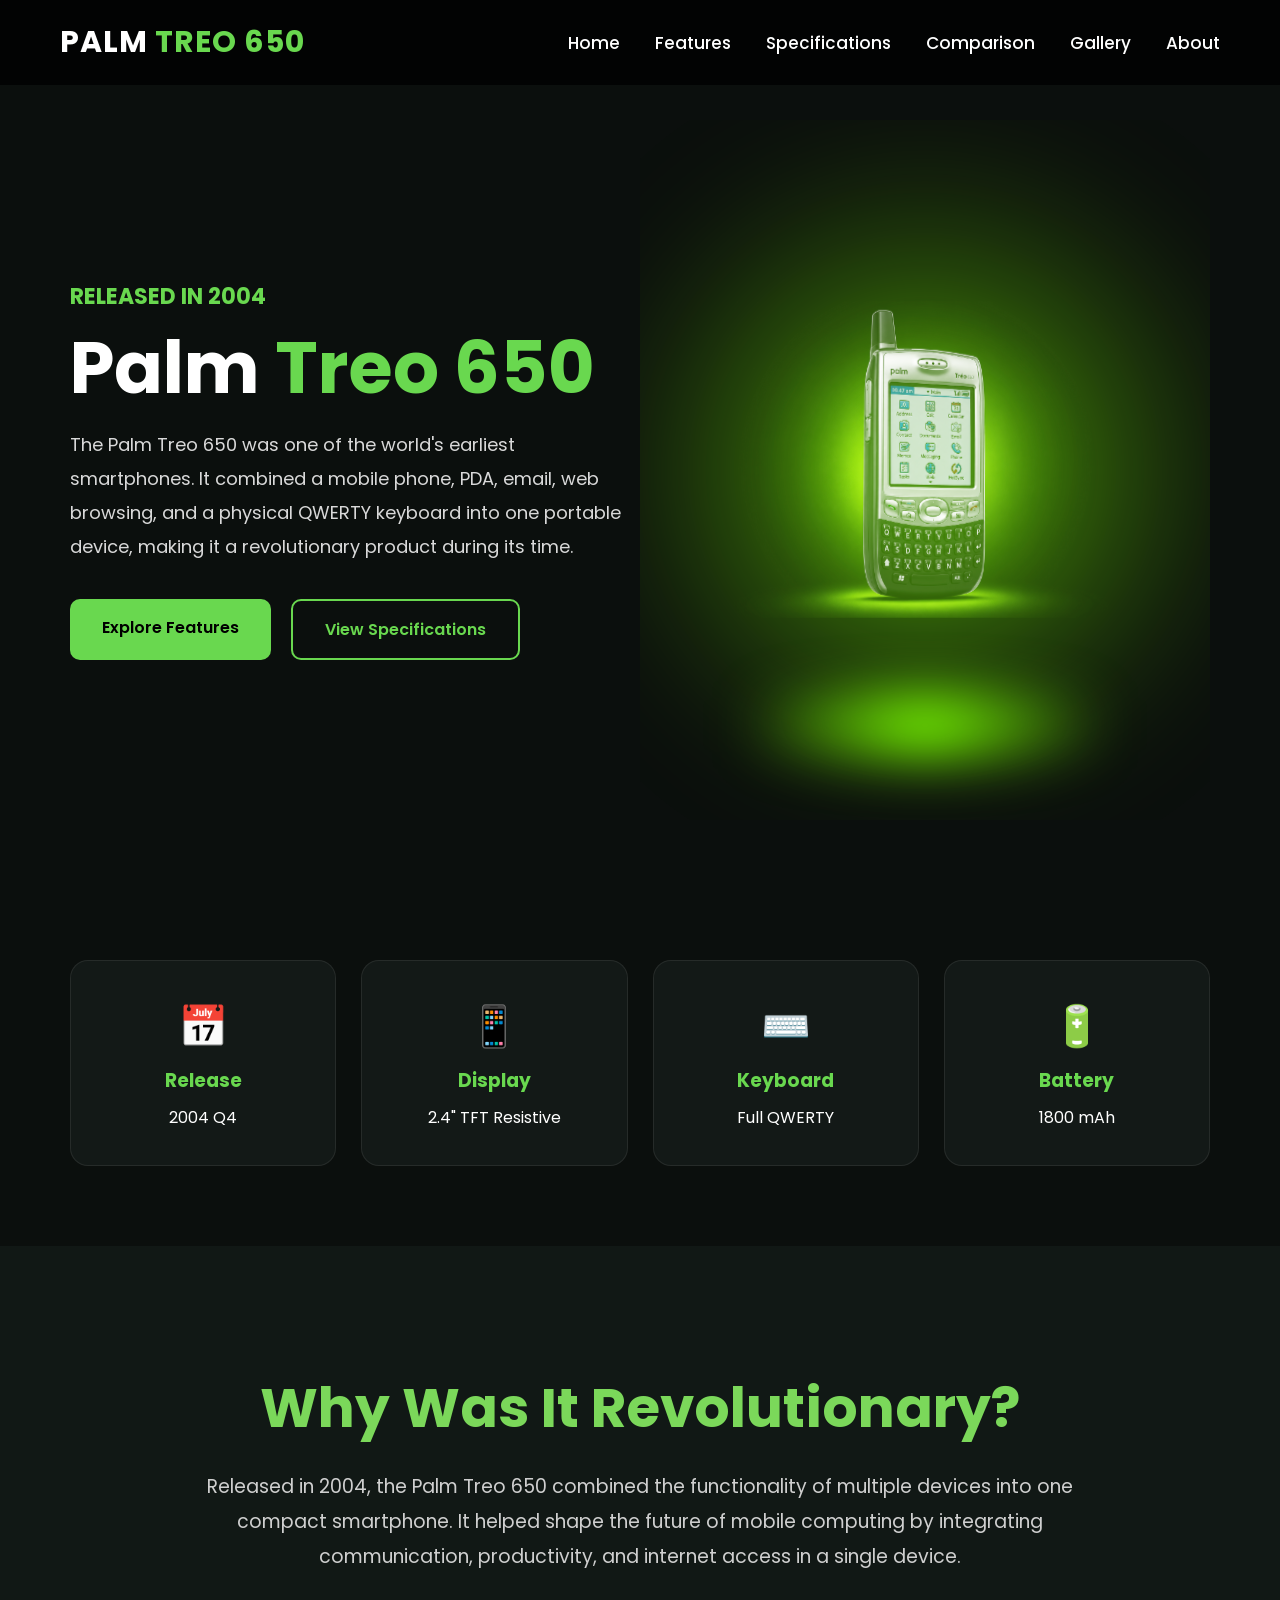
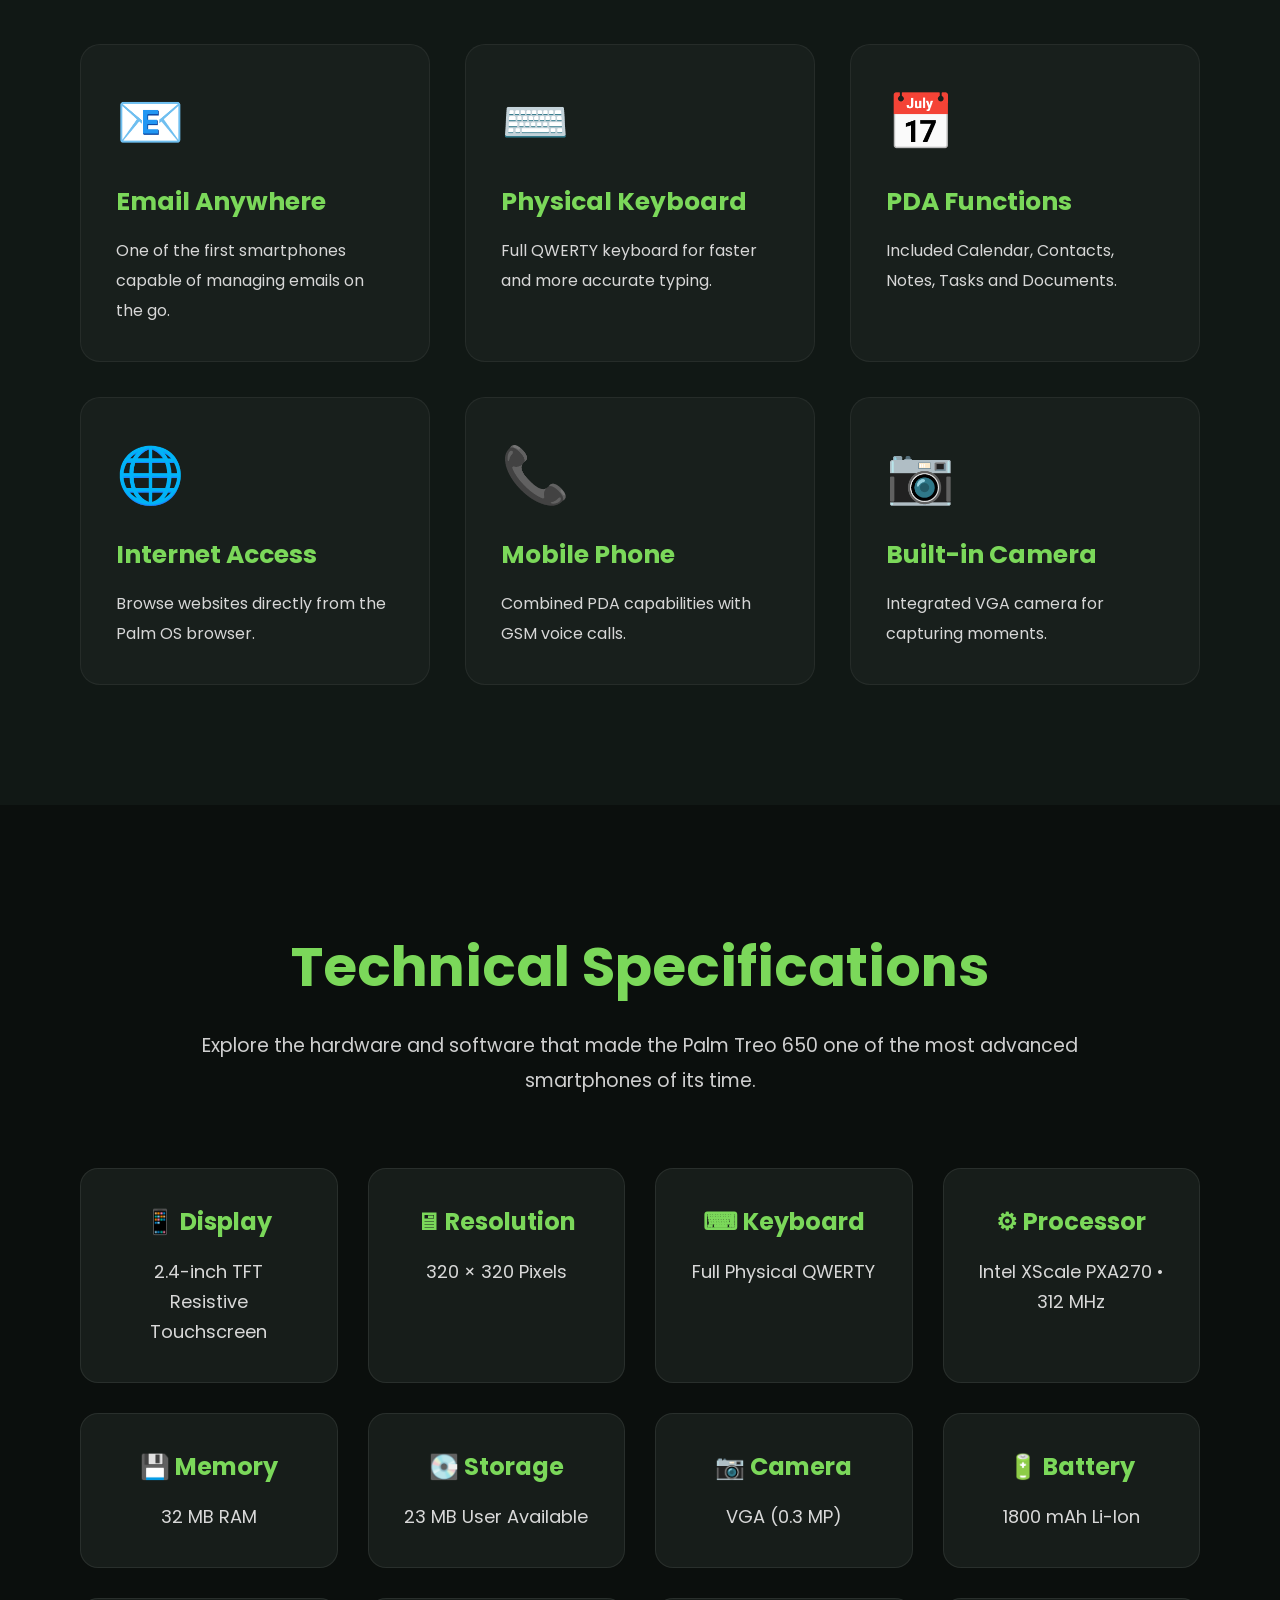
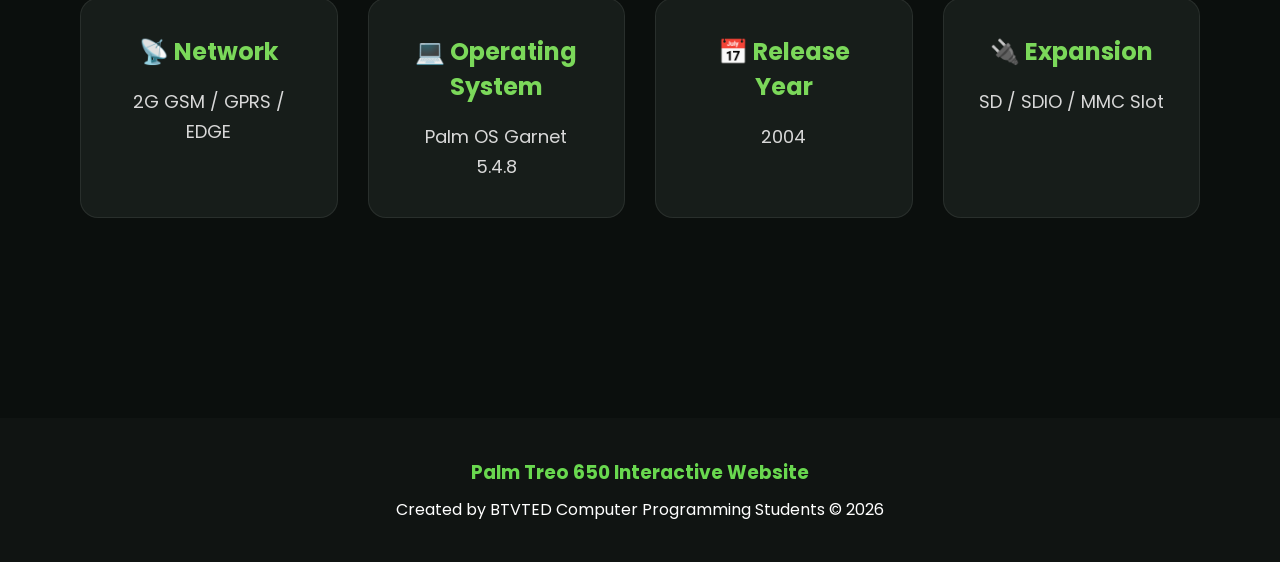
==== index.html @ 7b072f71 "ewan ko sayo yop" ====
<!DOCTYPE html>
<html lang="en">
<head>
    <meta charset="UTF-8">
    <meta name="viewport" content="width=device-width, initial-scale=1.0">
    <title>Palm Treo 650 | Interactive Showcase</title>

    <link rel="stylesheet" href="style.css">

    <!-- Google Font -->
    <link href="https://fonts.googleapis.com/css2?family=Poppins:wght@300;400;600;700&display=swap" rel="stylesheet">
</head>

<body>

<header>

    <nav class="navbar">

        <div class="logo">
            PALM <span>TREO 650</span>
        </div>

        <ul class="nav-links">

            <li><a href="index.html">Home</a></li>

            <li><a href="features.html">Features</a></li>

            <li><a href="specs.html">Specifications</a></li>

            <li><a href="comparison.html">Comparison</a></li>

            <li><a href="gallery.html">Gallery</a></li>

            <li><a href="about.html">About</a></li>

        </ul>

    </nav>

</header>


<section class="hero">

    <div class="hero-left">

        <h3>Released in 2004</h3>

        <h1>
            Palm <span>Treo 650</span>
        </h1>

        <p>

            The Palm Treo 650 was one of the world's earliest smartphones.
            It combined a mobile phone, PDA, email, web browsing,
            and a physical QWERTY keyboard into one portable device,
            making it a revolutionary product during its time.

        </p>

        <div class="buttons">

            <a href="features.html" class="btn green">
                Explore Features
            </a>

            <a href="specs.html" class="btn outline">
                View Specifications
            </a>

        </div>

    </div>



    <div class="hero-right">

<div class="phone-container">

<img src="images/hero-phone.png" alt="Palm Treo 650">

</div>

</div>

</section>



<section class="quick-info">

    <div class="card">

        <h2>📅</h2>

        <h3>Release</h3>

        <p>2004 Q4</p>

    </div>


    <div class="card">

        <h2>📱</h2>

        <h3>Display</h3>

        <p>2.4" TFT Resistive</p>

    </div>


    <div class="card">

        <h2>⌨️</h2>

        <h3>Keyboard</h3>

        <p>Full QWERTY</p>

    </div>



    <div class="card">

        <h2>🔋</h2>

        <h3>Battery</h3>

        <p>1800 mAh</p>

    </div>

</section>

<!-- ========================================= -->
<!-- WHY THE PALM TREO 650 WAS REVOLUTIONARY -->
<!-- ========================================= -->

<section class="revolution">

    <div class="section-title">

        <h2>Why Was It Revolutionary?</h2>

        <p>
            Released in 2004, the Palm Treo 650 combined the functionality
            of multiple devices into one compact smartphone. It helped shape
            the future of mobile computing by integrating communication,
            productivity, and internet access in a single device.
        </p>

    </div>


    <div class="feature-grid">

        <div class="feature-card">

            <h1>📧</h1>

            <h3>Email Anywhere</h3>

            <p>

                One of the first smartphones capable of managing
                emails on the go.

            </p>

        </div>



        <div class="feature-card">

            <h1>⌨️</h1>

            <h3>Physical Keyboard</h3>

            <p>

                Full QWERTY keyboard for faster and more accurate typing.

            </p>

        </div>



        <div class="feature-card">

            <h1>📅</h1>

            <h3>PDA Functions</h3>

            <p>

                Included Calendar, Contacts, Notes,
                Tasks and Documents.

            </p>

        </div>



        <div class="feature-card">

            <h1>🌐</h1>

            <h3>Internet Access</h3>

            <p>

                Browse websites directly from the Palm OS browser.

            </p>

        </div>



        <div class="feature-card">

            <h1>📞</h1>

            <h3>Mobile Phone</h3>

            <p>

                Combined PDA capabilities with GSM voice calls.

            </p>

        </div>



        <div class="feature-card">

            <h1>📷</h1>

            <h3>Built-in Camera</h3>

            <p>

                Integrated VGA camera for capturing moments.

            </p>

        </div>

    </div>

</section>

<!-- ========================================= -->
<!-- SPECIFICATIONS -->
<!-- ========================================= -->

<section class="specifications">

    <div class="section-title">

        <h2>Technical Specifications</h2>

        <p>
            Explore the hardware and software that made the Palm Treo 650
            one of the most advanced smartphones of its time.
        </p>

    </div>

    <div class="spec-grid">

        <div class="spec-card">
            <h3>📱 Display</h3>
            <span>2.4-inch TFT Resistive Touchscreen</span>
        </div>

        <div class="spec-card">
            <h3>🖥 Resolution</h3>
            <span>320 × 320 Pixels</span>
        </div>

        <div class="spec-card">
            <h3>⌨ Keyboard</h3>
            <span>Full Physical QWERTY</span>
        </div>

        <div class="spec-card">
            <h3>⚙ Processor</h3>
            <span>Intel XScale PXA270 • 312 MHz</span>
        </div>

        <div class="spec-card">
            <h3>💾 Memory</h3>
            <span>32 MB RAM</span>
        </div>

        <div class="spec-card">
            <h3>💽 Storage</h3>
            <span>23 MB User Available</span>
        </div>

        <div class="spec-card">
            <h3>📷 Camera</h3>
            <span>VGA (0.3 MP)</span>
        </div>

        <div class="spec-card">
            <h3>🔋 Battery</h3>
            <span>1800 mAh Li-Ion</span>
        </div>

        <div class="spec-card">
            <h3>📡 Network</h3>
            <span>2G GSM / GPRS / EDGE</span>
        </div>

        <div class="spec-card">
            <h3>💻 Operating System</h3>
            <span>Palm OS Garnet 5.4.8</span>
        </div>

        <div class="spec-card">
            <h3>📅 Release Year</h3>
            <span>2004</span>
        </div>

        <div class="spec-card">
            <h3>🔌 Expansion</h3>
            <span>SD / SDIO / MMC Slot</span>
        </div>

    </div>

</section>

<footer>

    <h3>Palm Treo 650 Interactive Website</h3>

    <p>

        Created by BTVTED Computer Programming Students

    </p>

</footer>



<script src="script.js"></script>

</body>
</html>
---- style.css ----
/* ===========================
   GOOGLE FONT & RESET
=========================== */

*{
    margin:0;
    padding:0;
    box-sizing:border-box;
}

body{
    font-family:'Poppins',sans-serif;
    background:#0b0f0d;
    color:white;
    overflow-x:hidden;
}

/* ===========================
   NAVIGATION BAR
=========================== */

.navbar{

    width:100%;

    display:flex;

    justify-content:space-between;

    align-items:center;

    padding:25px 80px;

    position:fixed;

    top:0;

    left:0;

    background:rgba(11,15,13,.90);

    backdrop-filter:blur(10px);

    z-index:1000;

}

.logo{

    font-size:32px;

    font-weight:700;

    color:white;

    letter-spacing:1px;

}

.logo span{

    color:#7bd85a;

}

.nav-links{

    display:flex;

    list-style:none;

    gap:40px;

}

.nav-links a{

    text-decoration:none;

    color:white;

    font-size:17px;

    transition:.3s;

}

.nav-links a:hover{

    color:#7bd85a;

}

/* ===========================
   HERO SECTION
=========================== */

.hero{

    min-height:100vh;

    display:flex;

    justify-content:space-between;

    align-items:center;

    padding:140px 80px 80px;

}

.hero-left{

    width:50%;

}

.hero-left h3{

    color:#7bd85a;

    font-size:22px;

    margin-bottom:15px;

    text-transform:uppercase;

}

.hero-left h1{

    font-size:72px;

    margin-bottom:25px;

    line-height:1.1;

}

.hero-left h1 span{

    color:#7bd85a;

}

.hero-left p{

    font-size:20px;

    line-height:38px;

    color:#cfcfcf;

    margin-bottom:40px;

}

/* ===========================
   BUTTONS
=========================== */

.buttons{

    display:flex;

    gap:20px;

}

.btn{

    padding:16px 34px;

    border-radius:12px;

    text-decoration:none;

    font-weight:600;

    transition:.35s;

}

.green{

    background:#7bd85a;

    color:black;

}

.green:hover{

    transform:translateY(-5px);

    box-shadow:0 0 25px rgba(123,216,90,.45);

}

.outline{

    border:2px solid #7bd85a;

    color:#7bd85a;

}

.outline:hover{

    background:#7bd85a;

    color:black;

}

/* ===========================
   PHONE IMAGE
=========================== */

.hero-right{

display:flex;

justify-content:center;

align-items:center;

position:relative;

overflow:hidden;

flex:1;

min-height:700px;

}

.hero-right img{

width:650px;

max-width:100%;

position:relative;

z-index:5;

mix-blend-mode:screen;

filter:
brightness(1.05)
contrast(1.08)
drop-shadow(0 0 40px rgba(115,255,0,.45))
drop-shadow(0 0 80px rgba(115,255,0,.25));

animation:phoneAnimation 6s ease-in-out infinite;

transform-style:preserve-3d;

}

.hero-right img:hover{

    transform:rotate(-8deg) scale(1.05);

}
/* ==========================
   GOOGLE FONT & RESET
========================== */

*{
    margin:0;
    padding:0;
    box-sizing:border-box;
    font-family:'Poppins',sans-serif;
}

html{
    scroll-behavior:smooth;
}

body{
    background:#0b0f0d;
    color:white;
    overflow-x:hidden;
}

/* ==========================
   NAVIGATION BAR
========================== */

.navbar{
    position:fixed;
    top:0;
    left:0;
    width:100%;
    padding:20px 60px;
    display:flex;
    justify-content:space-between;
    align-items:center;
    background:rgba(0,0,0,.75);
    backdrop-filter:blur(12px);
    z-index:999;
}

.logo{
    font-size:30px;
    font-weight:700;
    color:white;
}

.logo span{
    color:#69d84f;
}

.nav-links{
    display:flex;
    gap:35px;
    list-style:none;
}

.nav-links a{
    color:white;
    text-decoration:none;
    transition:.3s;
    font-weight:500;
}

.nav-links a:hover{
    color:#69d84f;
}

/* ==========================
   HERO SECTION
========================== */

.hero{
    min-height:100vh;
    display:flex;
    justify-content:space-between;
    align-items:center;
    padding:120px 70px;
}

.hero-left{
    width:50%;
}

.hero-left h3{
    color:#69d84f;
    font-size:22px;
    margin-bottom:15px;
}

.hero-left h1{
    font-size:72px;
    line-height:1.1;
    margin-bottom:20px;
}

.hero-left h1 span{
    color:#69d84f;
}

.hero-left p{
    color:#d9d9d9;
    font-size:18px;
    line-height:34px;
    margin-bottom:35px;
}

.buttons{
    display:flex;
    gap:20px;
}

.btn{
    padding:16px 32px;
    border-radius:10px;
    text-decoration:none;
    transition:.3s;
    font-weight:600;
}

.green{
    background:#69d84f;
    color:black;
}

.green:hover{
    transform:translateY(-5px);
    box-shadow:0 0 20px #69d84f;
}

.outline{
    border:2px solid #69d84f;
    color:#69d84f;
}

.outline:hover{
    background:#69d84f;
    color:black;
}

/* ==========================
   PHONE IMAGE
========================== */

.hero-right{
    width:45%;
    display:flex;
    justify-content:center;
}

.hero-right img{
    width:420px;
    transition:.5s;
    filter:drop-shadow(0 25px 40px rgba(0,0,0,.8));
}

.hero-right img:hover{
    transform:rotate(-8deg) scale(1.05);
}

/* ==========================
   QUICK INFO CARDS
========================== */

.quick-info{
    display:grid;
    grid-template-columns:repeat(4,1fr);
    gap:25px;
    padding:20px 70px 80px;
}

.card{
    background:#131917;
    border:1px solid rgba(255,255,255,.08);
    border-radius:18px;
    text-align:center;
    padding:35px;
    transition:.3s;
}

.card:hover{
    transform:translateY(-10px);
    border-color:#69d84f;
    box-shadow:0 0 25px rgba(105,216,79,.35);
}

.card h2{
    font-size:40px;
    margin-bottom:10px;
}

.card h3{
    margin-bottom:10px;
    color:#69d84f;
}

/* ==========================
   FOOTER
========================== */

footer{
    margin-top:80px;
    padding:40px;
    background:#101412;
    text-align:center;
}

footer h3{
    color:#69d84f;
    margin-bottom:10px;
}

/* ==========================
   RESPONSIVE
========================== */

@media(max-width:900px){

.navbar{
    flex-direction:column;
    gap:15px;
}

.nav-links{
    flex-wrap:wrap;
    justify-content:center;
}

.hero{
    flex-direction:column;
    text-align:center;
    padding-top:170px;
}

.hero-left{
    width:100%;
}

.hero-right{
    width:100%;
    margin-top:50px;
}

.hero-right img{
    width:280px;
}

.hero-left h1{
    font-size:48px;
}

.quick-info{
    grid-template-columns:1fr;
}

.buttons{
    justify-content:center;
}

}


/* ===========================
REVOLUTION SECTION
=========================== */

.revolution{

padding:120px 80px;

background:#111815;

}

.section-title{

text-align:center;

margin-bottom:70px;

}

.section-title h2{

font-size:55px;

margin-bottom:20px;

color:#7bd85a;

}

.section-title p{

max-width:900px;

margin:auto;

line-height:35px;

font-size:19px;

color:#cfcfcf;

}

.feature-grid{

display:grid;

grid-template-columns:repeat(3,1fr);

gap:35px;

margin-top:70px;

}

.feature-card{

background:#181f1c;

padding:35px;

border-radius:20px;

transition:.4s;

border:1px solid rgba(255,255,255,.06);

}

.feature-card:hover{

transform:translateY(-12px);

box-shadow:0 0 30px rgba(123,216,90,.25);

border-color:#7bd85a;

}

.feature-card h1{

font-size:55px;

margin-bottom:20px;

}

.feature-card h3{

font-size:25px;

margin-bottom:15px;

color:#7bd85a;

}

.feature-card p{

line-height:30px;

color:#d7d7d7;

}

/*==========================
SPECIFICATIONS
===========================*/

.specifications{

padding:120px 80px;

background:#0b0f0d;

}

.spec-grid{

display:grid;

grid-template-columns:repeat(4,1fr);

gap:30px;

margin-top:70px;

}

.spec-card{

background:#171d1a;

padding:35px;

border-radius:18px;

text-align:center;

transition:.4s;

border:1px solid rgba(255,255,255,.08);

}

.spec-card:hover{

transform:translateY(-10px);

border-color:#7bd85a;

box-shadow:0 0 25px rgba(123,216,90,.35);

}

.spec-card h3{

margin-bottom:18px;

color:#7bd85a;

font-size:24px;

}

.spec-card span{

font-size:18px;

line-height:30px;

color:#d8d8d8;

display:block;

}

/*=========================
GREEN GLOW
=========================*/

.hero-right::before{

content:"";

position:absolute;

width:650px;

height:650px;

border-radius:50%;

background:

radial-gradient(circle,

rgba(122,255,0,.75) 0%,

rgba(122,255,0,.35) 30%,

rgba(122,255,0,.12) 55%,

transparent 75%);

filter:blur(60px);

animation:glowPulse 5s infinite;

z-index:0;

}

/*=========================
BOTTOM GLOW
=========================*/

.hero-right::after{

content:"";

position:absolute;

bottom:60px;

width:520px;

height:70px;

border-radius:50%;

background:

radial-gradient(circle,

rgba(122,255,0,.95),

transparent 70%);

filter:blur(25px);

z-index:0;

}

/*=========================
PHONE ANIMATION
=========================*/

@keyframes phoneAnimation{

0%{

transform:
translateY(0px)
rotateY(-12deg);

}

25%{

transform:
translateY(-18px)
rotateY(-5deg);

}

50%{

transform:
translateY(0px)
rotateY(12deg);

}

75%{

transform:
translateY(-18px)
rotateY(5deg);

}

100%{

transform:
translateY(0px)
rotateY(-12deg);

}

}

/*=========================
GLOW
=========================*/

@keyframes glowPulse{

0%{

transform:scale(1);

opacity:.75;

}

50%{

transform:scale(1.12);

opacity:1;

}

100%{

transform:scale(1);

opacity:.75;

}

}

.phone-container{

position:relative;

display:flex;

justify-content:center;

align-items:center;

padding:50px;

border-radius:50px;

background:transparent;

overflow:hidden;

}
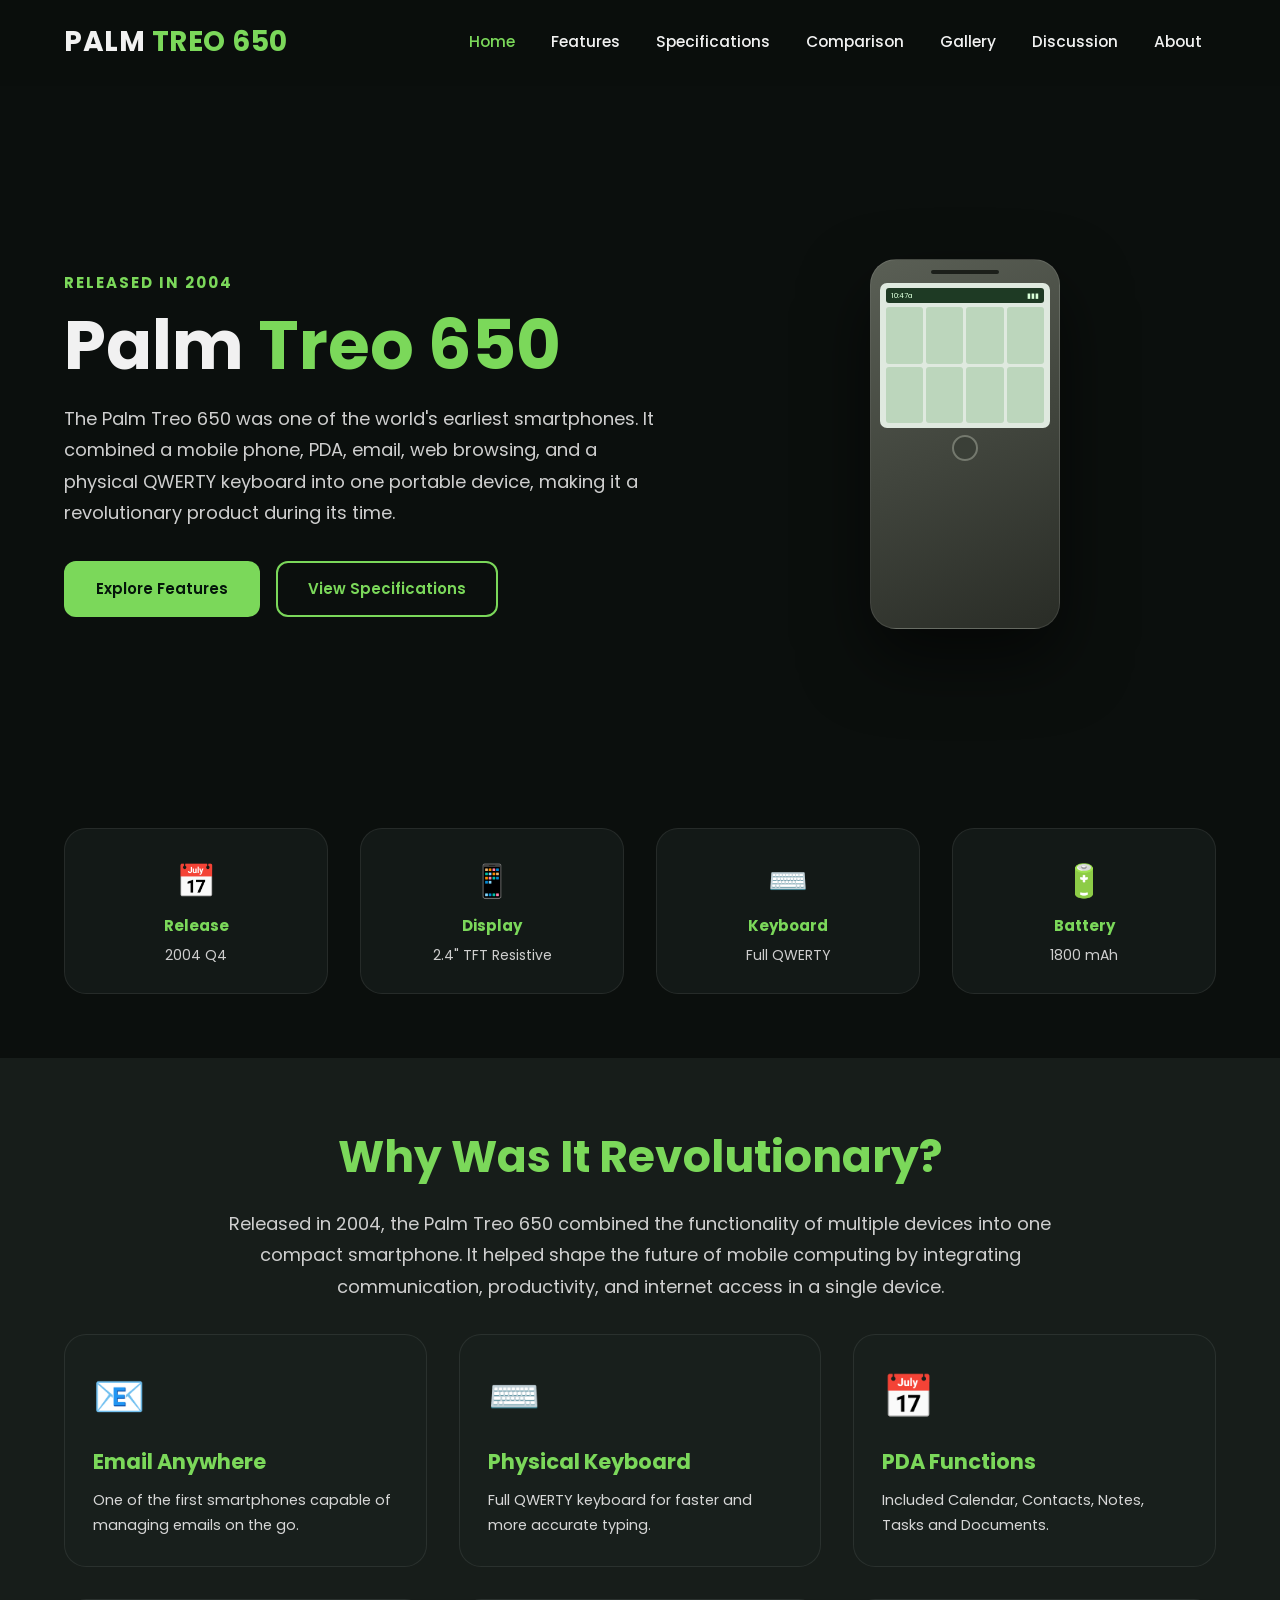
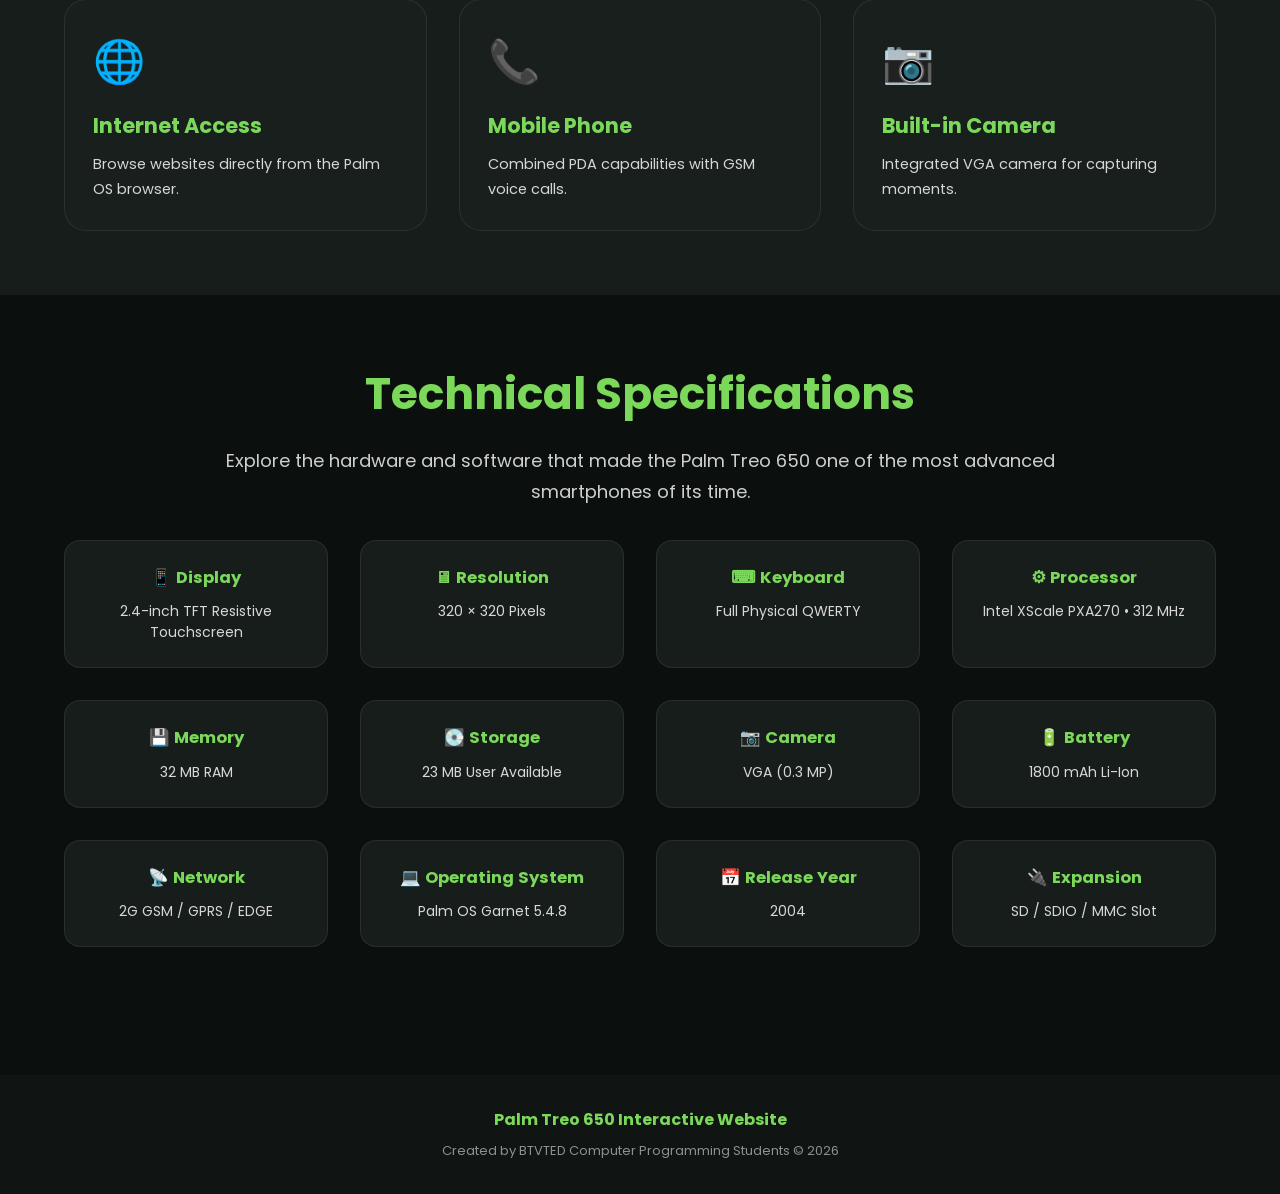
==== commit 12dcabca: "decreases lines" ====
--- a/index.html
+++ b/index.html
@@ -6,359 +6,191 @@
     <title>Palm Treo 650 | Interactive Showcase</title>
 
     <link rel="stylesheet" href="style.css">
+    <link rel="stylesheet" href="animation.css">
 
-    <!-- Google Font -->
     <link href="https://fonts.googleapis.com/css2?family=Poppins:wght@300;400;600;700&display=swap" rel="stylesheet">
 </head>
 
 <body>
 
 <header>
+    <nav class="navbar">
+        <div class="logo">PALM <span>TREO 650</span></div>
 
-    <nav class="navbar">
+        <button class="nav-toggle" id="navToggle" aria-label="Toggle menu">
+            <span></span><span></span><span></span>
+        </button>
 
-        <div class="logo">
-            PALM <span>TREO 650</span>
-        </div>
-
-        <ul class="nav-links">
-
-            <li><a href="index.html">Home</a></li>
-
+        <ul class="nav-links" id="navLinks">
+            <li><a href="index.html" class="active">Home</a></li>
             <li><a href="features.html">Features</a></li>
-
             <li><a href="specs.html">Specifications</a></li>
-
             <li><a href="comparison.html">Comparison</a></li>
-
             <li><a href="gallery.html">Gallery</a></li>
-
+            <li><a href="discussion.html">Discussion</a></li>
             <li><a href="about.html">About</a></li>
-
         </ul>
-
     </nav>
-
 </header>
-
 
 <section class="hero">
 
     <div class="hero-left">
-
         <h3>Released in 2004</h3>
-
-        <h1>
-            Palm <span>Treo 650</span>
-        </h1>
-
+        <h1>Palm <span>Treo 650</span></h1>
         <p>
-
             The Palm Treo 650 was one of the world's earliest smartphones.
             It combined a mobile phone, PDA, email, web browsing,
             and a physical QWERTY keyboard into one portable device,
             making it a revolutionary product during its time.
-
         </p>
 
         <div class="buttons">
-
-            <a href="features.html" class="btn green">
-                Explore Features
-            </a>
-
-            <a href="specs.html" class="btn outline">
-                View Specifications
-            </a>
-
+            <a href="features.html" class="btn green">Explore Features</a>
+            <a href="specs.html" class="btn outline">View Specifications</a>
         </div>
-
     </div>
 
-
-
     <div class="hero-right">
-
-<div class="phone-container">
-
-<img src="images/hero-phone.png" alt="Palm Treo 650">
-
-</div>
-
-</div>
+        <div class="device-stage">
+            <div class="device device--treo">
+                <div class="device-earpiece"></div>
+                <div class="device-screen">
+                    <div class="device-statusbar"><span>10:47a</span><span>▮▮▮</span></div>
+                    <div class="device-appgrid-mini">
+                        <span></span><span></span><span></span><span></span>
+                        <span></span><span></span><span></span><span></span>
+                    </div>
+                </div>
+                <div class="device-navpad"></div>
+                <div class="device-keyboard">
+                    <div class="krow"><span></span><span></span><span></span><span></span><span></span><span></span><span></span><span></span><span></span><span></span></div>
+                    <div class="krow"><span></span><span></span><span></span><span></span><span></span><span></span><span></span><span></span><span></span><span></span></div>
+                    <div class="krow"><span></span><span></span><span></span><span></span><span></span><span></span><span></span><span></span><span></span><span></span></div>
+                </div>
+            </div>
+        </div>
+    </div>
 
 </section>
-
-
 
 <section class="quick-info">
 
     <div class="card">
-
         <h2>📅</h2>
-
         <h3>Release</h3>
-
         <p>2004 Q4</p>
-
     </div>
 
+    <div class="card">
+        <h2>📱</h2>
+        <h3>Display</h3>
+        <p>2.4" TFT Resistive</p>
+    </div>
 
     <div class="card">
-
-        <h2>📱</h2>
-
-        <h3>Display</h3>
-
-        <p>2.4" TFT Resistive</p>
-
+        <h2>⌨️</h2>
+        <h3>Keyboard</h3>
+        <p>Full QWERTY</p>
     </div>
 
-
     <div class="card">
-
-        <h2>⌨️</h2>
-
-        <h3>Keyboard</h3>
-
-        <p>Full QWERTY</p>
-
-    </div>
-
-
-
-    <div class="card">
-
         <h2>🔋</h2>
-
         <h3>Battery</h3>
-
         <p>1800 mAh</p>
-
     </div>
 
 </section>
 
-<!-- ========================================= -->
-<!-- WHY THE PALM TREO 650 WAS REVOLUTIONARY -->
-<!-- ========================================= -->
-
 <section class="revolution">
 
     <div class="section-title">
-
         <h2>Why Was It Revolutionary?</h2>
-
         <p>
             Released in 2004, the Palm Treo 650 combined the functionality
             of multiple devices into one compact smartphone. It helped shape
             the future of mobile computing by integrating communication,
             productivity, and internet access in a single device.
         </p>
-
     </div>
-
 
     <div class="feature-grid">
 
         <div class="feature-card">
-
             <h1>📧</h1>
-
             <h3>Email Anywhere</h3>
-
-            <p>
-
-                One of the first smartphones capable of managing
-                emails on the go.
-
-            </p>
-
+            <p>One of the first smartphones capable of managing emails on the go.</p>
         </div>
 
-
+        <div class="feature-card">
+            <h1>⌨️</h1>
+            <h3>Physical Keyboard</h3>
+            <p>Full QWERTY keyboard for faster and more accurate typing.</p>
+        </div>
 
         <div class="feature-card">
-
-            <h1>⌨️</h1>
-
-            <h3>Physical Keyboard</h3>
-
-            <p>
-
-                Full QWERTY keyboard for faster and more accurate typing.
-
-            </p>
-
+            <h1>📅</h1>
+            <h3>PDA Functions</h3>
+            <p>Included Calendar, Contacts, Notes, Tasks and Documents.</p>
         </div>
 
-
+        <div class="feature-card">
+            <h1>🌐</h1>
+            <h3>Internet Access</h3>
+            <p>Browse websites directly from the Palm OS browser.</p>
+        </div>
 
         <div class="feature-card">
-
-            <h1>📅</h1>
-
-            <h3>PDA Functions</h3>
-
-            <p>
-
-                Included Calendar, Contacts, Notes,
-                Tasks and Documents.
-
-            </p>
-
+            <h1>📞</h1>
+            <h3>Mobile Phone</h3>
+            <p>Combined PDA capabilities with GSM voice calls.</p>
         </div>
 
-
-
         <div class="feature-card">
-
-            <h1>🌐</h1>
-
-            <h3>Internet Access</h3>
-
-            <p>
-
-                Browse websites directly from the Palm OS browser.
-
-            </p>
-
-        </div>
-
-
-
-        <div class="feature-card">
-
-            <h1>📞</h1>
-
-            <h3>Mobile Phone</h3>
-
-            <p>
-
-                Combined PDA capabilities with GSM voice calls.
-
-            </p>
-
-        </div>
-
-
-
-        <div class="feature-card">
-
             <h1>📷</h1>
-
             <h3>Built-in Camera</h3>
-
-            <p>
-
-                Integrated VGA camera for capturing moments.
-
-            </p>
-
+            <p>Integrated VGA camera for capturing moments.</p>
         </div>
 
     </div>
 
 </section>
 
-<!-- ========================================= -->
-<!-- SPECIFICATIONS -->
-<!-- ========================================= -->
-
 <section class="specifications">
 
     <div class="section-title">
-
         <h2>Technical Specifications</h2>
-
         <p>
             Explore the hardware and software that made the Palm Treo 650
             one of the most advanced smartphones of its time.
         </p>
-
     </div>
 
     <div class="spec-grid">
 
-        <div class="spec-card">
-            <h3>📱 Display</h3>
-            <span>2.4-inch TFT Resistive Touchscreen</span>
-        </div>
-
-        <div class="spec-card">
-            <h3>🖥 Resolution</h3>
-            <span>320 × 320 Pixels</span>
-        </div>
-
-        <div class="spec-card">
-            <h3>⌨ Keyboard</h3>
-            <span>Full Physical QWERTY</span>
-        </div>
-
-        <div class="spec-card">
-            <h3>⚙ Processor</h3>
-            <span>Intel XScale PXA270 • 312 MHz</span>
-        </div>
-
-        <div class="spec-card">
-            <h3>💾 Memory</h3>
-            <span>32 MB RAM</span>
-        </div>
-
-        <div class="spec-card">
-            <h3>💽 Storage</h3>
-            <span>23 MB User Available</span>
-        </div>
-
-        <div class="spec-card">
-            <h3>📷 Camera</h3>
-            <span>VGA (0.3 MP)</span>
-        </div>
-
-        <div class="spec-card">
-            <h3>🔋 Battery</h3>
-            <span>1800 mAh Li-Ion</span>
-        </div>
-
-        <div class="spec-card">
-            <h3>📡 Network</h3>
-            <span>2G GSM / GPRS / EDGE</span>
-        </div>
-
-        <div class="spec-card">
-            <h3>💻 Operating System</h3>
-            <span>Palm OS Garnet 5.4.8</span>
-        </div>
-
-        <div class="spec-card">
-            <h3>📅 Release Year</h3>
-            <span>2004</span>
-        </div>
-
-        <div class="spec-card">
-            <h3>🔌 Expansion</h3>
-            <span>SD / SDIO / MMC Slot</span>
-        </div>
+        <div class="spec-card"><h3>📱 Display</h3><span>2.4-inch TFT Resistive Touchscreen</span></div>
+        <div class="spec-card"><h3>🖥 Resolution</h3><span>320 × 320 Pixels</span></div>
+        <div class="spec-card"><h3>⌨ Keyboard</h3><span>Full Physical QWERTY</span></div>
+        <div class="spec-card"><h3>⚙ Processor</h3><span>Intel XScale PXA270 • 312 MHz</span></div>
+        <div class="spec-card"><h3>💾 Memory</h3><span>32 MB RAM</span></div>
+        <div class="spec-card"><h3>💽 Storage</h3><span>23 MB User Available</span></div>
+        <div class="spec-card"><h3>📷 Camera</h3><span>VGA (0.3 MP)</span></div>
+        <div class="spec-card"><h3>🔋 Battery</h3><span>1800 mAh Li-Ion</span></div>
+        <div class="spec-card"><h3>📡 Network</h3><span>2G GSM / GPRS / EDGE</span></div>
+        <div class="spec-card"><h3>💻 Operating System</h3><span>Palm OS Garnet 5.4.8</span></div>
+        <div class="spec-card"><h3>📅 Release Year</h3><span>2004</span></div>
+        <div class="spec-card"><h3>🔌 Expansion</h3><span>SD / SDIO / MMC Slot</span></div>
 
     </div>
 
 </section>
 
 <footer>
-
     <h3>Palm Treo 650 Interactive Website</h3>
-
-    <p>
-
-        Created by BTVTED Computer Programming Students
-
-    </p>
-
+    <p>Created by BTVTED Computer Programming Students</p>
 </footer>
-
-
 
 <script src="script.js"></script>
 
 </body>
-</html>+</html>
--- a/style.css
+++ b/style.css
@@ -1,871 +1,1243 @@
-/* ===========================
-   GOOGLE FONT & RESET
-=========================== */
-
-*{
-    margin:0;
-    padding:0;
-    box-sizing:border-box;
-}
+/* =====================================================================
+   PALM TREO 650 SITE — STYLESHEET
+   Mobile-first. Single source of truth (no duplicate rule blocks).
+===================================================================== */
+
+:root{
+    --bg:#0b0f0d;
+    --panel:#131917;
+    --panel-2:#171d1a;
+    --line: rgba(255,255,255,.08);
+    --accent:#7bd85a;
+    --accent-soft: rgba(123,216,90,.35);
+    --text:#f1f1f1;
+    --text-dim:#cfcfcf;
+    --muted:#8a938e;
+
+    --pad: clamp(20px, 5vw, 72px);
+    --gap: clamp(16px, 3vw, 32px);
+
+    --r-lg:22px;
+    --r-md:16px;
+    --r-sm:10px;
+}
+
+*{ margin:0; padding:0; box-sizing:border-box; }
+
+html{ scroll-behavior:smooth; }
 
 body{
     font-family:'Poppins',sans-serif;
-    background:#0b0f0d;
-    color:white;
+    background:var(--bg);
+    color:var(--text);
     overflow-x:hidden;
-}
-
-/* ===========================
-   NAVIGATION BAR
-=========================== */
-
-.navbar{
-
-    width:100%;
-
-    display:flex;
-
-    justify-content:space-between;
-
-    align-items:center;
-
-    padding:25px 80px;
-
-    position:fixed;
-
-    top:0;
-
-    left:0;
-
-    background:rgba(11,15,13,.90);
-
-    backdrop-filter:blur(10px);
-
-    z-index:1000;
-
-}
-
-.logo{
-
-    font-size:32px;
-
-    font-weight:700;
-
-    color:white;
-
-    letter-spacing:1px;
-
-}
-
-.logo span{
-
-    color:#7bd85a;
-
-}
-
-.nav-links{
-
-    display:flex;
-
-    list-style:none;
-
-    gap:40px;
-
-}
-
-.nav-links a{
-
-    text-decoration:none;
-
-    color:white;
-
-    font-size:17px;
-
-    transition:.3s;
-
-}
-
-.nav-links a:hover{
-
-    color:#7bd85a;
-
-}
-
-/* ===========================
-   HERO SECTION
-=========================== */
-
-.hero{
-
-    min-height:100vh;
-
-    display:flex;
-
-    justify-content:space-between;
-
-    align-items:center;
-
-    padding:140px 80px 80px;
-
-}
-
-.hero-left{
-
-    width:50%;
-
-}
-
-.hero-left h3{
-
-    color:#7bd85a;
-
-    font-size:22px;
-
-    margin-bottom:15px;
-
-    text-transform:uppercase;
-
-}
-
-.hero-left h1{
-
-    font-size:72px;
-
-    margin-bottom:25px;
-
-    line-height:1.1;
-
-}
-
-.hero-left h1 span{
-
-    color:#7bd85a;
-
-}
-
-.hero-left p{
-
-    font-size:20px;
-
-    line-height:38px;
-
-    color:#cfcfcf;
-
-    margin-bottom:40px;
-
-}
-
-/* ===========================
-   BUTTONS
-=========================== */
-
-.buttons{
-
-    display:flex;
-
-    gap:20px;
-
-}
-
-.btn{
-
-    padding:16px 34px;
-
-    border-radius:12px;
-
-    text-decoration:none;
-
-    font-weight:600;
-
-    transition:.35s;
-
-}
-
-.green{
-
-    background:#7bd85a;
-
-    color:black;
-
-}
-
-.green:hover{
-
-    transform:translateY(-5px);
-
-    box-shadow:0 0 25px rgba(123,216,90,.45);
-
-}
-
-.outline{
-
-    border:2px solid #7bd85a;
-
-    color:#7bd85a;
-
-}
-
-.outline:hover{
-
-    background:#7bd85a;
-
-    color:black;
-
-}
-
-/* ===========================
-   PHONE IMAGE
-=========================== */
-
-.hero-right{
-
-display:flex;
-
-justify-content:center;
-
-align-items:center;
-
-position:relative;
-
-overflow:hidden;
-
-flex:1;
-
-min-height:700px;
-
-}
-
-.hero-right img{
-
-width:650px;
-
-max-width:100%;
-
-position:relative;
-
-z-index:5;
-
-mix-blend-mode:screen;
-
-filter:
-brightness(1.05)
-contrast(1.08)
-drop-shadow(0 0 40px rgba(115,255,0,.45))
-drop-shadow(0 0 80px rgba(115,255,0,.25));
-
-animation:phoneAnimation 6s ease-in-out infinite;
-
-transform-style:preserve-3d;
-
-}
-
-.hero-right img:hover{
-
-    transform:rotate(-8deg) scale(1.05);
-
-}
-/* ==========================
-   GOOGLE FONT & RESET
-========================== */
-
-*{
-    margin:0;
-    padding:0;
-    box-sizing:border-box;
-    font-family:'Poppins',sans-serif;
-}
-
-html{
-    scroll-behavior:smooth;
-}
-
-body{
-    background:#0b0f0d;
-    color:white;
-    overflow-x:hidden;
-}
-
-/* ==========================
-   NAVIGATION BAR
-========================== */
+    font-size:15px;
+    line-height:1.6;
+}
+
+img{ max-width:100%; display:block; }
+
+a{ color:inherit; }
+
+button{ font-family:'Poppins',sans-serif; }
+
+/* =====================================================================
+   NAVBAR
+===================================================================== */
 
 .navbar{
     position:fixed;
-    top:0;
+    top:0; left:0;
+    width:100%;
+    z-index:1000;
+    display:flex;
+    justify-content:space-between;
+    align-items:center;
+    padding:16px var(--pad);
+    background:rgba(11,15,13,.9);
+    backdrop-filter:blur(12px);
+    border-bottom:1px solid transparent;
+}
+
+.logo{
+    font-size:clamp(20px,2.6vw,28px);
+    font-weight:700;
+    letter-spacing:.5px;
+    white-space:nowrap;
+}
+
+.logo span{ color:var(--accent); }
+
+.nav-toggle{
+    display:flex;
+    flex-direction:column;
+    justify-content:center;
+    gap:5px;
+    width:34px;
+    height:34px;
+    background:none;
+    border:none;
+    cursor:pointer;
+    z-index:1100;
+}
+
+.nav-toggle span{
+    display:block;
+    width:100%;
+    height:2px;
+    background:var(--text);
+    border-radius:2px;
+    transition:.3s;
+}
+
+.nav-toggle.open span:nth-child(1){ transform:translateY(7px) rotate(45deg); }
+.nav-toggle.open span:nth-child(2){ opacity:0; }
+.nav-toggle.open span:nth-child(3){ transform:translateY(-7px) rotate(-45deg); }
+
+.nav-links{
+    list-style:none;
+    display:flex;
+    flex-direction:column;
+    gap:0;
+    position:fixed;
+    top:64px;
     left:0;
     width:100%;
-    padding:20px 60px;
-    display:flex;
-    justify-content:space-between;
-    align-items:center;
-    background:rgba(0,0,0,.75);
-    backdrop-filter:blur(12px);
-    z-index:999;
-}
-
-.logo{
-    font-size:30px;
-    font-weight:700;
-    color:white;
-}
-
-.logo span{
-    color:#69d84f;
-}
-
-.nav-links{
-    display:flex;
-    gap:35px;
-    list-style:none;
-}
+    background:#0d1210;
+    border-bottom:1px solid var(--line);
+    max-height:0;
+    overflow:hidden;
+    transition:max-height .35s ease;
+}
+
+.nav-links.open{ max-height:420px; }
+
+.nav-links li{ width:100%; }
 
 .nav-links a{
-    color:white;
+    display:block;
+    padding:16px var(--pad);
     text-decoration:none;
+    color:var(--text);
+    font-size:16px;
+    font-weight:500;
+    border-top:1px solid var(--line);
+    transition:.25s;
+}
+
+.nav-links a:hover,
+.nav-links a.active{ color:var(--accent); background:rgba(123,216,90,.06); }
+
+@media(min-width:900px){
+
+    .navbar{ padding:20px var(--pad); }
+
+    .nav-toggle{ display:none; }
+
+    .nav-links{
+        position:static;
+        flex-direction:row;
+        width:auto;
+        max-height:none;
+        overflow:visible;
+        background:none;
+        border-bottom:none;
+        gap:8px;
+    }
+
+    .nav-links a{
+        padding:8px 14px;
+        border-top:none;
+        font-size:15.5px;
+    }
+
+    .nav-links a:hover,
+    .nav-links a.active{ background:none; }
+}
+
+/* =====================================================================
+   BUTTONS
+===================================================================== */
+
+.buttons{ display:flex; gap:16px; flex-wrap:wrap; }
+
+.btn{
+    padding:14px 30px;
+    border-radius:12px;
+    text-decoration:none;
+    font-weight:600;
+    font-size:15px;
     transition:.3s;
-    font-weight:500;
-}
-
-.nav-links a:hover{
-    color:#69d84f;
-}
-
-/* ==========================
-   HERO SECTION
-========================== */
+    display:inline-block;
+    border:2px solid transparent;
+    cursor:pointer;
+}
+
+.green{ background:var(--accent); color:#04150a; }
+
+.green:hover{ transform:translateY(-4px); box-shadow:0 0 25px var(--accent-soft); }
+
+.outline{ border-color:var(--accent); color:var(--accent); background:none; }
+
+.outline:hover{ background:var(--accent); color:#04150a; }
+
+.outline:disabled,
+.green:disabled{ opacity:.35; cursor:not-allowed; transform:none; box-shadow:none; }
+
+/* =====================================================================
+   HERO
+===================================================================== */
 
 .hero{
-    min-height:100vh;
-    display:flex;
-    justify-content:space-between;
-    align-items:center;
-    padding:120px 70px;
-}
-
-.hero-left{
-    width:50%;
-}
+    min-height:100svh;
+    display:flex;
+    flex-direction:column;
+    justify-content:center;
+    gap:56px;
+    padding:120px var(--pad) 60px;
+}
+
+.hero-left{ width:100%; }
 
 .hero-left h3{
-    color:#69d84f;
-    font-size:22px;
-    margin-bottom:15px;
+    color:var(--accent);
+    font-size:15px;
+    letter-spacing:2px;
+    text-transform:uppercase;
+    margin-bottom:14px;
 }
 
 .hero-left h1{
-    font-size:72px;
-    line-height:1.1;
+    font-size:clamp(36px,7vw,68px);
+    line-height:1.08;
     margin-bottom:20px;
 }
 
-.hero-left h1 span{
-    color:#69d84f;
-}
+.hero-left h1 span{ color:var(--accent); }
 
 .hero-left p{
-    color:#d9d9d9;
-    font-size:18px;
-    line-height:34px;
-    margin-bottom:35px;
-}
-
-.buttons{
-    display:flex;
-    gap:20px;
-}
-
-.btn{
-    padding:16px 32px;
-    border-radius:10px;
-    text-decoration:none;
-    transition:.3s;
-    font-weight:600;
-}
-
-.green{
-    background:#69d84f;
-    color:black;
-}
-
-.green:hover{
-    transform:translateY(-5px);
-    box-shadow:0 0 20px #69d84f;
-}
-
-.outline{
-    border:2px solid #69d84f;
-    color:#69d84f;
-}
-
-.outline:hover{
-    background:#69d84f;
-    color:black;
-}
-
-/* ==========================
-   PHONE IMAGE
-========================== */
+    font-size:clamp(15px,2vw,18px);
+    line-height:1.75;
+    color:var(--text-dim);
+    margin-bottom:32px;
+    max-width:56ch;
+}
 
 .hero-right{
-    width:45%;
     display:flex;
     justify-content:center;
 }
 
-.hero-right img{
-    width:420px;
-    transition:.5s;
-    filter:drop-shadow(0 25px 40px rgba(0,0,0,.8));
-}
-
-.hero-right img:hover{
-    transform:rotate(-8deg) scale(1.05);
-}
-
-/* ==========================
-   QUICK INFO CARDS
-========================== */
+@media(min-width:900px){
+
+    .hero{
+        flex-direction:row;
+        align-items:center;
+        justify-content:space-between;
+        padding:150px var(--pad) 90px;
+        min-height:92vh;
+    }
+
+    .hero-left{ width:52%; }
+
+    .hero-right{ width:44%; }
+}
+
+/* =====================================================================
+   QUICK-INFO CARDS
+===================================================================== */
 
 .quick-info{
     display:grid;
-    grid-template-columns:repeat(4,1fr);
-    gap:25px;
-    padding:20px 70px 80px;
-}
+    grid-template-columns:repeat(2,1fr);
+    gap:var(--gap);
+    padding:0 var(--pad) var(--pad);
+}
+
+@media(min-width:640px){ .quick-info{ grid-template-columns:repeat(4,1fr); } }
 
 .card{
-    background:#131917;
-    border:1px solid rgba(255,255,255,.08);
-    border-radius:18px;
+    background:var(--panel);
+    border:1px solid var(--line);
+    border-radius:var(--r-lg);
     text-align:center;
-    padding:35px;
+    padding:26px 16px;
     transition:.3s;
 }
 
 .card:hover{
+    transform:translateY(-8px);
+    border-color:var(--accent);
+    box-shadow:0 0 25px rgba(123,216,90,.25);
+}
+
+.card h2{ font-size:32px; margin-bottom:8px; }
+
+.card h3{ margin-bottom:6px; color:var(--accent); font-size:15px; }
+
+.card p{ font-size:14px; color:var(--text-dim); }
+
+/* =====================================================================
+   SECTION TITLE (shared)
+===================================================================== */
+
+.section-title{ text-align:center; margin-bottom:var(--gap); max-width:900px; margin-inline:auto; }
+
+.section-title h2{ font-size:clamp(26px,4.2vw,44px); margin-bottom:16px; color:var(--accent); }
+
+.section-title p{ font-size:clamp(15px,1.8vw,18px); line-height:1.75; color:var(--text-dim); }
+
+/* =====================================================================
+   REVOLUTION SECTION
+===================================================================== */
+
+.revolution{ padding:var(--pad) var(--pad); background:var(--panel-2); }
+
+.feature-grid{
+    display:grid;
+    grid-template-columns:1fr;
+    gap:var(--gap);
+    margin-top:var(--gap);
+}
+
+@media(min-width:640px){ .feature-grid{ grid-template-columns:repeat(2,1fr); } }
+@media(min-width:1000px){ .feature-grid{ grid-template-columns:repeat(3,1fr); } }
+
+.feature-card{
+    background:#181f1c;
+    padding:28px;
+    border-radius:var(--r-lg);
+    border:1px solid var(--line);
+    transition:.35s;
+}
+
+.feature-card:hover{
     transform:translateY(-10px);
-    border-color:#69d84f;
-    box-shadow:0 0 25px rgba(105,216,79,.35);
-}
-
-.card h2{
-    font-size:40px;
-    margin-bottom:10px;
-}
-
-.card h3{
-    margin-bottom:10px;
-    color:#69d84f;
-}
-
-/* ==========================
+    box-shadow:0 0 30px rgba(123,216,90,.22);
+    border-color:var(--accent);
+}
+
+.feature-card h1{ font-size:42px; margin-bottom:14px; }
+
+.feature-card h3{ font-size:21px; margin-bottom:10px; color:var(--accent); }
+
+.feature-card p{ line-height:1.7; color:#d7d7d7; font-size:14.5px; }
+
+/* =====================================================================
+   SPECIFICATIONS (home preview grid)
+===================================================================== */
+
+.specifications{ padding:var(--pad) var(--pad); }
+
+.spec-grid{
+    display:grid;
+    grid-template-columns:repeat(2,1fr);
+    gap:var(--gap);
+    margin-top:var(--gap);
+}
+
+@media(min-width:640px){ .spec-grid{ grid-template-columns:repeat(3,1fr); } }
+@media(min-width:1000px){ .spec-grid{ grid-template-columns:repeat(4,1fr); } }
+
+.spec-card{
+    background:var(--panel-2);
+    padding:24px 18px;
+    border-radius:var(--r-md);
+    text-align:center;
+    border:1px solid var(--line);
+    transition:.3s;
+}
+
+.spec-card:hover{
+    transform:translateY(-8px);
+    border-color:var(--accent);
+    box-shadow:0 0 22px rgba(123,216,90,.3);
+}
+
+.spec-card h3{ margin-bottom:10px; color:var(--accent); font-size:16.5px; }
+
+.spec-card span{ font-size:14px; line-height:1.5; color:#d8d8d8; display:block; }
+
+/* =====================================================================
    FOOTER
-========================== */
+===================================================================== */
 
 footer{
-    margin-top:80px;
-    padding:40px;
+    margin-top:var(--pad);
+    padding:32px var(--pad);
     background:#101412;
     text-align:center;
 }
 
-footer h3{
-    color:#69d84f;
-    margin-bottom:10px;
-}
-
-/* ==========================
-   RESPONSIVE
-========================== */
-
-@media(max-width:900px){
-
-.navbar{
+footer h3{ color:var(--accent); margin-bottom:8px; font-size:16px; }
+
+footer p{ font-size:13px; color:var(--muted); }
+
+/* =====================================================================
+   ACTIVE NAV / PAGE HERO / BREADCRUMB
+===================================================================== */
+
+.breadcrumb{
+    padding:86px var(--pad) 0;
+    font-size:13px;
+    color:var(--muted);
+}
+
+.breadcrumb a{ color:var(--muted); text-decoration:none; transition:.3s; }
+.breadcrumb a:hover{ color:var(--accent); }
+.breadcrumb span{ color:var(--accent); }
+
+.page-hero{
+    padding:36px var(--pad) 48px;
+    text-align:center;
+}
+
+.page-hero .eyebrow{
+    color:var(--accent);
+    font-size:14px;
+    text-transform:uppercase;
+    letter-spacing:2px;
+    margin-bottom:12px;
+}
+
+.page-hero h1{ font-size:clamp(28px,5.2vw,50px); margin-bottom:16px; line-height:1.15; }
+
+.page-hero h1 span{ color:var(--accent); }
+
+.page-hero p{ max-width:720px; margin:0 auto; color:var(--text-dim); font-size:clamp(15px,1.8vw,18px); line-height:1.7; }
+
+/* =====================================================================
+   DEVICE 3D MOCKUPS (Palm Treo 650 / Tecno Pova 7 5G / generic)
+   Pure CSS — perspective + rotate float, same technique as the
+   original hero phone animation, applied consistently site-wide.
+===================================================================== */
+
+.device-stage{
+    perspective:1400px;
+    display:flex;
+    justify-content:center;
+    padding:20px;
+}
+
+.device{
+    position:relative;
+    transform-style:preserve-3d;
+    animation:deviceFloat 7s ease-in-out infinite;
+    filter:drop-shadow(0 30px 34px rgba(0,0,0,.55));
+}
+
+@keyframes deviceFloat{
+    0%  { transform:rotateY(-16deg) rotateX(4deg) translateY(0); }
+    50% { transform:rotateY(12deg)  rotateX(-3deg) translateY(-14px); }
+    100%{ transform:rotateY(-16deg) rotateX(4deg) translateY(0); }
+}
+
+@media(prefers-reduced-motion:reduce){
+    .device{ animation:none; }
+}
+
+/* --- Palm Treo 650 mockup: candybar + keyboard + nav pad --- */
+
+.device--treo{
+    width:min(58vw,190px);
+    aspect-ratio:9/17.5;
+    border-radius:26px;
+    background:linear-gradient(155deg,#5a5f55,#292c26);
+    border:1px solid rgba(255,255,255,.1);
+    padding:10px 9px 12px;
+    display:flex;
     flex-direction:column;
-    gap:15px;
-}
-
-.nav-links{
+    gap:7px;
+}
+
+.device-earpiece{
+    width:40%;
+    height:4px;
+    border-radius:4px;
+    background:#1c1f1a;
+    margin:0 auto 2px;
+}
+
+.device-screen{
+    background:#dfe9df;
+    border-radius:7px;
+    flex:0 0 42%;
+    padding:5px 6px;
+    display:flex;
+    flex-direction:column;
+    gap:4px;
+    overflow:hidden;
+}
+
+.device-statusbar{
+    background:#1e3a24;
+    color:#d9ffd9;
+    font-size:7px;
+    display:flex;
+    justify-content:space-between;
+    padding:2px 5px;
+    border-radius:3px;
+}
+
+.device-appgrid-mini{
+    flex:1;
+    display:grid;
+    grid-template-columns:repeat(4,1fr);
+    gap:3px;
+}
+
+.device-appgrid-mini span{ background:#bcd6bc; border-radius:3px; }
+
+.device-navpad{
+    width:26px; height:26px;
+    border-radius:50%;
+    background:#3a3f37;
+    border:2px solid #74796e;
+    margin:0 auto;
+}
+
+.device-keyboard{
+    flex:1;
+    display:flex;
+    flex-direction:column;
+    justify-content:space-between;
+    gap:3px;
+}
+
+.device-keyboard .krow{
+    display:grid;
+    grid-template-columns:repeat(10,1fr);
+    gap:2px;
+}
+
+.device-keyboard .krow span{ background:#464b41; border-radius:2px; }
+
+/* --- Tecno Pova 7 5G mockup: modern full-screen slab --- */
+
+.device--pova{
+    width:min(60vw,196px);
+    aspect-ratio:9/19.5;
+    border-radius:32px;
+    background:#0e0e10;
+    border:1px solid rgba(255,255,255,.12);
+    padding:6px;
+}
+
+.device-screen--full{
+    position:relative;
+    height:100%;
+    border-radius:26px;
+    background:linear-gradient(165deg,#16261a,#0a1210);
+    padding:12px 9px 10px;
+    display:flex;
+    flex-direction:column;
+    gap:8px;
+    overflow:hidden;
+}
+
+.device-punchhole{
+    position:absolute;
+    top:10px; left:50%;
+    transform:translateX(-50%);
+    width:8px; height:8px;
+    border-radius:50%;
+    background:#000;
+    border:1px solid rgba(255,255,255,.15);
+}
+
+.device-statusbar--modern{
+    background:none;
+    color:#c9ffcf;
+    font-size:8px;
+    display:flex;
+    justify-content:space-between;
+    padding:0 2px;
+    margin-top:8px;
+}
+
+.device-widget{
+    background:rgba(123,216,90,.12);
+    border:1px solid rgba(123,216,90,.25);
+    border-radius:10px;
+    flex:1;
+    display:flex;
+    flex-direction:column;
+    justify-content:center;
+    align-items:center;
+    gap:6px;
+    text-align:center;
+    padding:10px;
+}
+
+.device-widget .big{ font-size:20px; font-weight:700; color:var(--accent); }
+
+.device-widget .small{ font-size:7.5px; color:#b7c2b9; letter-spacing:.5px; }
+
+.device-dock{
+    display:grid;
+    grid-template-columns:repeat(4,1fr);
+    gap:5px;
+}
+
+.device-dock span{
+    aspect-ratio:1;
+    border-radius:7px;
+    background:rgba(123,216,90,.18);
+}
+
+/* --- Shared caption under a device --- */
+
+.device-caption{ text-align:center; margin-top:8px; }
+
+.device-caption strong{ display:block; font-size:15px; }
+
+.device-caption span{ display:block; font-size:12.5px; color:var(--muted); margin-top:2px; }
+
+/* =====================================================================
+   SPECIFICATIONS PAGE — two-column layout (visual + tables)
+===================================================================== */
+
+.spec-page-section{ padding:24px var(--pad) 80px; }
+
+.spec-layout{
+    display:grid;
+    grid-template-columns:1fr;
+    gap:36px;
+}
+
+.spec-visual{ display:flex; flex-direction:column; align-items:center; }
+
+@media(min-width:1000px){
+
+    .spec-layout{ grid-template-columns:240px 1fr; align-items:start; }
+
+    .spec-visual{ position:sticky; top:100px; }
+}
+
+.spec-category{ margin-bottom:40px; }
+
+.spec-category:last-child{ margin-bottom:0; }
+
+.spec-category-title{
+    display:flex;
+    align-items:center;
+    gap:12px;
+    font-size:clamp(19px,2.4vw,24px);
+    color:var(--accent);
+    margin-bottom:18px;
+    padding-bottom:12px;
+    border-bottom:1px solid var(--line);
+}
+
+.spec-category-title span{ font-size:24px; }
+
+.spec-table{
+    width:100%;
+    border-collapse:collapse;
+    background:var(--panel);
+    border-radius:var(--r-md);
+    overflow:hidden;
+    border:1px solid var(--line);
+}
+
+.spec-table tr{ border-bottom:1px solid rgba(255,255,255,.06); transition:.25s; }
+
+.spec-table tr:last-child{ border-bottom:none; }
+
+.spec-table tr:hover{ background:rgba(123,216,90,.06); }
+
+.spec-table td{ padding:14px 16px; font-size:14px; }
+
+.spec-table td:first-child{ color:#9aa39d; width:42%; }
+
+.spec-table td:last-child{ color:var(--text); font-weight:500; }
+
+@media(min-width:640px){
+    .spec-table td{ padding:16px 26px; font-size:15.5px; }
+}
+
+/* =====================================================================
+   COMPARISON PAGE
+===================================================================== */
+
+.comparison-section{ padding:24px var(--pad) 80px; }
+
+/* head-to-head visual (both phones shown together) */
+
+.vs-stage{
+    display:flex;
+    justify-content:center;
+    align-items:center;
+    gap:clamp(16px,4vw,48px);
     flex-wrap:wrap;
+    margin-bottom:40px;
+}
+
+.vs-badge{
+    font-size:18px;
+    font-weight:800;
+    color:#04150a;
+    background:var(--accent);
+    width:50px; height:50px;
+    border-radius:50%;
+    display:flex;
+    align-items:center;
     justify-content:center;
-}
-
-.hero{
+    box-shadow:0 0 22px rgba(123,216,90,.5);
+    flex-shrink:0;
+}
+
+.compare-tabs{
+    display:flex;
+    justify-content:center;
+    gap:14px;
+    margin-bottom:36px;
+    flex-wrap:wrap;
+}
+
+.compare-tab{
+    padding:12px 22px;
+    border-radius:30px;
+    border:2px solid rgba(123,216,90,.3);
+    background:transparent;
+    color:var(--text-dim);
+    font-size:14.5px;
+    font-weight:600;
+    cursor:pointer;
+    transition:.3s;
+}
+
+.compare-tab:hover{ border-color:var(--accent); color:var(--accent); }
+
+.compare-tab.active{ background:var(--accent); border-color:var(--accent); color:#04150a; }
+
+.compare-table-wrap{ max-width:900px; margin:0 auto; overflow-x:auto; }
+
+.compare-table{
+    width:100%;
+    border-collapse:collapse;
+    background:var(--panel);
+    border-radius:var(--r-md);
+    overflow:hidden;
+    border:1px solid var(--line);
+    min-width:520px;
+}
+
+.compare-table th{
+    padding:16px 18px;
+    text-align:left;
+    font-size:12.5px;
+    text-transform:uppercase;
+    letter-spacing:1px;
+    color:var(--muted);
+    border-bottom:1px solid var(--line);
+}
+
+.compare-table th.highlight{ color:var(--accent); }
+
+.compare-table td{ padding:14px 18px; font-size:14.5px; border-bottom:1px solid rgba(255,255,255,.06); }
+
+.compare-table tr:last-child td{ border-bottom:none; }
+
+.compare-table td:first-child{ color:#9aa39d; }
+
+.compare-table td.highlight{ color:var(--accent); font-weight:600; }
+
+/* compact variant used for the main head-to-head table so it fits
+   without excess scrolling */
+
+.compare-table--compact th,
+.compare-table--compact td{ padding:11px 16px; font-size:13.5px; }
+
+@media(min-width:640px){
+
+    .compare-table th, .compare-table td{ padding:18px 24px; font-size:15.5px; }
+
+    .compare-table--compact th,
+    .compare-table--compact td{ padding:13px 20px; font-size:14.5px; }
+}
+
+.compare-note{
+    max-width:900px;
+    margin:18px auto 0;
+    color:#7a827d;
+    font-size:13px;
+    text-align:center;
+}
+
+.section-tag{
+    display:inline-block;
+    text-align:center;
+    width:100%;
+    color:var(--muted);
+    font-size:13px;
+    letter-spacing:1.5px;
+    text-transform:uppercase;
+    margin-bottom:8px;
+}
+
+/* =====================================================================
+   GALLERY PAGE
+===================================================================== */
+
+.gallery-section{ padding:24px var(--pad) 80px; }
+
+.gallery-grid{
+    display:grid;
+    grid-template-columns:1fr;
+    gap:var(--gap);
+}
+
+@media(min-width:640px){ .gallery-grid{ grid-template-columns:repeat(2,1fr); } }
+@media(min-width:1000px){ .gallery-grid{ grid-template-columns:repeat(3,1fr); } }
+
+.gallery-item{
+    background:var(--panel);
+    border:1px solid var(--line);
+    border-radius:var(--r-lg);
+    overflow:hidden;
+    cursor:pointer;
+    transition:.35s;
+    perspective:800px;
+}
+
+.gallery-item:hover{
+    transform:translateY(-6px);
+    border-color:var(--accent);
+    box-shadow:0 0 25px rgba(123,216,90,.22);
+}
+
+.gallery-thumb{
+    height:180px;
+    display:flex;
+    align-items:center;
+    justify-content:center;
+    font-size:60px;
+    background:radial-gradient(circle at 50% 30%, rgba(123,216,90,.18), transparent 65%), #101512;
+    transition:transform .4s ease;
+}
+
+.gallery-item:hover .gallery-thumb{ transform:rotateY(14deg) scale(1.06); }
+
+.gallery-caption{ padding:16px 18px 22px; }
+
+.gallery-caption h3{ font-size:16.5px; margin-bottom:5px; color:#f1f1f1; }
+
+.gallery-caption p{ font-size:13px; color:var(--muted); }
+
+/* --- lightbox --- */
+
+.lightbox-box{
+    width:min(560px,88vw);
+    background:var(--panel);
+    border:1px solid rgba(123,216,90,.35);
+    border-radius:24px;
+    padding:32px 24px;
+    text-align:center;
+    position:relative;
+}
+
+.lightbox-box .lightbox-icon{ font-size:90px; margin-bottom:16px; }
+
+.lightbox-box h3{ font-size:21px; margin-bottom:10px; color:var(--accent); }
+
+.lightbox-box p{ color:var(--text-dim); line-height:1.6; font-size:14.5px; }
+
+.lightbox-close{
+    position:absolute;
+    top:14px; right:18px;
+    background:none; border:none;
+    color:var(--muted);
+    font-size:24px;
+    cursor:pointer;
+    line-height:1;
+    transition:.25s;
+}
+
+.lightbox-close:hover{ color:var(--accent); }
+
+.lightbox-nav{ display:flex; justify-content:space-between; margin-top:22px; gap:12px; }
+
+.lightbox-nav button{
+    background:rgba(123,216,90,.1);
+    border:1px solid rgba(123,216,90,.35);
+    color:var(--accent);
+    padding:9px 16px;
+    border-radius:30px;
+    cursor:pointer;
+    font-weight:600;
+    font-size:13.5px;
+    transition:.25s;
+    flex:1;
+}
+
+.lightbox-nav button:hover{ background:var(--accent); color:#04150a; }
+
+/* --- "Try the Interface" 3D OS demo --- */
+
+.os-demo{ margin-top:70px; padding-top:60px; border-top:1px solid var(--line); }
+
+.os-demo .section-title{ margin-bottom:36px; }
+
+.os-demo-wrap{ display:flex; justify-content:center; }
+
+.os-phone{
+    width:min(78vw,300px);
+    background:linear-gradient(160deg,#1c211e,#0d100e);
+    border-radius:38px;
+    padding:20px 14px 22px;
+    border:1px solid rgba(255,255,255,.1);
+    box-shadow:0 30px 60px rgba(0,0,0,.55);
+}
+
+.os-earpiece{ width:56px; height:5px; border-radius:10px; background:#2a302c; margin:0 auto 14px; }
+
+.os-screen-frame{
+    width:100%;
+    height:min(60vw,340px);
+    max-height:340px;
+    border-radius:16px;
+    overflow:hidden;
+    background:#eef3ee;
+    position:relative;
+    perspective:1400px;
+}
+
+.os-flip-card{
+    position:relative;
+    width:100%; height:100%;
+    transform-style:preserve-3d;
+    transition:transform .9s cubic-bezier(.4,.1,.2,1);
+}
+
+.os-flip-card.flipped{ transform:rotateY(180deg); }
+
+.os-face{
+    position:absolute; inset:0;
+    backface-visibility:hidden;
+    -webkit-backface-visibility:hidden;
+    display:flex;
     flex-direction:column;
+}
+
+.os-face-front{ background:#eef3ee; }
+
+.os-face-back{ transform:rotateY(180deg); }
+
+@media(prefers-reduced-motion:reduce){ .os-flip-card{ transition:none; } }
+
+.os-status-bar{
+    background:#1e3a24; color:#d9ffd9;
+    font-size:10.5px;
+    padding:7px 12px;
+    display:flex; justify-content:space-between;
+}
+
+.os-app-grid{
+    flex:1;
+    display:grid;
+    grid-template-columns:repeat(4,1fr);
+    align-content:start;
+    gap:12px 6px;
+    padding:16px 8px;
+}
+
+.os-app-btn{
+    background:none; border:none;
+    color:#1c2b1f;
+    font-size:10px;
+    display:flex; flex-direction:column;
+    align-items:center; gap:5px;
+    cursor:pointer;
+    padding:4px 0;
+    border-radius:10px;
+    transition:.2s;
+}
+
+.os-app-btn:hover{ background:rgba(30,58,36,.08); }
+
+.os-app-icon{
+    width:34px; height:34px;
+    border-radius:10px;
+    background:#dff0df;
+    display:flex; align-items:center; justify-content:center;
+    font-size:17px;
+    box-shadow:inset 0 0 0 1px rgba(30,58,36,.15);
+}
+
+.os-app-titlebar{
+    background:#1e3a24; color:#d9ffd9;
+    display:flex; align-items:center; gap:12px;
+    padding:9px 13px; font-size:12.5px;
+}
+
+.os-back-btn{
+    background:rgba(255,255,255,.12); border:none;
+    color:#d9ffd9; font-size:11.5px;
+    padding:5px 10px; border-radius:20px;
+    cursor:pointer; transition:.2s;
+}
+
+.os-back-btn:hover{ background:rgba(255,255,255,.22); }
+
+.os-app-title{ font-weight:600; }
+
+.os-app-body{ flex:1; background:#eef3ee; color:#1c2b1f; padding:13px; font-size:11.5px; overflow-y:auto; }
+
+.os-home-button{ width:30px; height:30px; border-radius:50%; background:#2a302c; margin:16px auto 0; }
+
+.os-row{ display:flex; align-items:center; gap:9px; padding:8px 4px; border-bottom:1px solid rgba(28,43,31,.1); }
+
+.os-row .os-dot{
+    width:24px; height:24px; border-radius:50%;
+    background:#1e3a24; color:#eef3ee;
+    display:flex; align-items:center; justify-content:center;
+    font-size:10px; font-weight:700; flex-shrink:0;
+}
+
+.os-row .os-row-main{ font-weight:600; }
+.os-row .os-row-sub{ color:#5a655c; font-size:10px; }
+
+.os-calc-display{ background:#1e3a24; color:#d9ffd9; text-align:right; padding:13px; font-size:20px; border-radius:8px; margin-bottom:9px; }
+
+.os-calc-grid{ display:grid; grid-template-columns:repeat(4,1fr); gap:6px; }
+
+.os-calc-grid span{ background:#dff0df; border-radius:6px; text-align:center; padding:8px 0; font-size:11px; }
+
+.os-cal-grid{ display:grid; grid-template-columns:repeat(7,1fr); gap:4px; text-align:center; font-size:9.5px; }
+
+.os-cal-grid span{ padding:5px 0; border-radius:4px; }
+
+.os-cal-grid span.os-cal-head{ color:#5a655c; font-weight:700; }
+
+.os-cal-grid span.os-cal-active{ background:#1e3a24; color:#d9ffd9; font-weight:700; }
+
+.os-dial-display{ background:#dff0df; padding:11px; text-align:center; font-size:17px; border-radius:8px; margin-bottom:9px; letter-spacing:2px; }
+
+.os-dial-grid{ display:grid; grid-template-columns:repeat(3,1fr); gap:6px; }
+
+.os-dial-grid span{ background:#dff0df; border-radius:50%; aspect-ratio:1; display:flex; align-items:center; justify-content:center; font-size:12px; }
+
+.os-bubble{ max-width:75%; padding:8px 12px; border-radius:14px; margin-bottom:7px; font-size:10.5px; line-height:15px; }
+
+.os-bubble-in{ background:#dff0df; border-bottom-left-radius:2px; }
+
+.os-bubble-out{ background:#1e3a24; color:#d9ffd9; margin-left:auto; border-bottom-right-radius:2px; }
+
+.os-url-bar{ background:#dff0df; padding:8px 10px; border-radius:6px; font-size:10px; margin-bottom:9px; color:#3a463c; }
+
+.os-web-block{ height:13px; background:#dff0df; border-radius:3px; margin-bottom:7px; }
+
+.os-sync-bar-track{ height:9px; background:#dff0df; border-radius:6px; overflow:hidden; margin:13px 0 9px; }
+
+.os-sync-bar-fill{ height:100%; width:72%; background:#1e3a24; }
+
+/* =====================================================================
+   ABOUT PAGE
+===================================================================== */
+
+.about-section{ padding:24px var(--pad) 0; display:flex; flex-direction:column; gap:40px; }
+
+.about-section p{ color:var(--text-dim); font-size:15.5px; line-height:1.75; margin-bottom:18px; }
+
+.about-side{
+    background:var(--panel);
+    border:1px solid var(--line);
+    border-radius:var(--r-lg);
+    padding:28px;
+}
+
+.about-side h3{ color:var(--accent); font-size:18px; margin-bottom:16px; }
+
+.about-side ul{ list-style:none; }
+
+.about-side li{
+    padding:9px 0;
+    border-bottom:1px solid rgba(255,255,255,.06);
+    color:#d7d7d7;
+    font-size:14px;
+    display:flex;
+    justify-content:space-between;
+    gap:12px;
+}
+
+.about-side li:last-child{ border-bottom:none; }
+
+.about-side li span{ color:var(--muted); text-align:right; }
+
+@media(min-width:900px){
+
+    .about-section{ flex-direction:row; align-items:flex-start; gap:60px; }
+
+    .about-text{ flex:1.3; }
+
+    .about-side{ flex:1; position:sticky; top:110px; }
+}
+
+.timeline{ padding:56px var(--pad) 80px; }
+
+.timeline-track{
+    max-width:760px;
+    margin:0 auto;
+    position:relative;
+    padding-left:32px;
+    border-left:2px solid rgba(123,216,90,.25);
+}
+
+.timeline-item{ position:relative; padding-bottom:40px; }
+
+.timeline-item:last-child{ padding-bottom:0; }
+
+.timeline-item::before{
+    content:"";
+    position:absolute;
+    left:-41px; top:4px;
+    width:14px; height:14px;
+    border-radius:50%;
+    background:var(--bg);
+    border:3px solid var(--accent);
+}
+
+.timeline-year{ color:var(--accent); font-weight:700; font-size:13.5px; letter-spacing:1px; margin-bottom:6px; }
+
+.timeline-item h3{ font-size:19px; margin-bottom:8px; }
+
+.timeline-item p{ color:var(--text-dim); font-size:14.5px; line-height:1.7; }
+
+.disclaimer-box{
+    max-width:760px;
+    margin:0 auto 60px;
+    background:var(--panel);
+    border:1px solid var(--line);
+    border-radius:var(--r-md);
+    padding:22px 24px;
+    color:var(--muted);
+    font-size:13px;
+    line-height:1.6;
+}
+
+/* =====================================================================
+   FEATURES PAGE — DETAIL LIST
+===================================================================== */
+
+.feature-detail-section{ padding:24px var(--pad) 80px; }
+
+.feature-detail{
+    display:flex;
+    flex-direction:column;
+    align-items:center;
+    gap:30px;
+    padding:44px 0;
+    border-bottom:1px solid var(--line);
     text-align:center;
-    padding-top:170px;
-}
-
-.hero-left{
-    width:100%;
-}
-
-.hero-right{
-    width:100%;
-    margin-top:50px;
-}
-
-.hero-right img{
-    width:280px;
-}
-
-.hero-left h1{
-    font-size:48px;
-}
-
-.quick-info{
-    grid-template-columns:1fr;
-}
-
-.buttons{
+}
+
+.feature-detail:last-child{ border-bottom:none; }
+
+.feature-detail-icon{
+    flex:0 0 auto;
+    width:160px; height:160px;
+    border-radius:26px;
+    background:var(--panel);
+    border:1px solid var(--line);
+    display:flex; align-items:center; justify-content:center;
+    font-size:64px;
+    position:relative;
+    overflow:hidden;
+}
+
+.feature-detail-icon::after{
+    content:"";
+    position:absolute; inset:0;
+    background:radial-gradient(circle at 50% 50%, rgba(123,216,90,.25), transparent 70%);
+}
+
+.feature-detail-body{ flex:1; }
+
+.feature-detail-tag{
+    display:inline-block;
+    color:var(--accent);
+    font-size:12.5px;
+    letter-spacing:1.5px;
+    text-transform:uppercase;
+    border:1px solid rgba(123,216,90,.4);
+    padding:5px 13px;
+    border-radius:30px;
+    margin-bottom:14px;
+}
+
+.feature-detail-body h2{ font-size:clamp(22px,3.4vw,32px); margin-bottom:14px; }
+
+.feature-detail-body p{ color:var(--text-dim); font-size:15.5px; line-height:1.75; margin-bottom:16px; }
+
+.feature-detail-list{ list-style:none; text-align:left; display:inline-block; }
+
+.feature-detail-list li{ color:#d7d7d7; font-size:14.5px; padding:6px 0 6px 24px; position:relative; }
+
+.feature-detail-list li::before{ content:"→"; position:absolute; left:0; color:var(--accent); }
+
+@media(min-width:900px){
+
+    .feature-detail{ flex-direction:row; text-align:left; gap:60px; padding:60px 0; }
+
+    .feature-detail.reverse{ flex-direction:row-reverse; }
+
+    .feature-detail-icon{ width:220px; height:220px; font-size:80px; }
+
+    .feature-detail-list{ display:block; }
+}
+
+/* =====================================================================
+   DISCUSSION / REFLECTION PAGE — slide-style question navigator
+===================================================================== */
+
+.discussion-section{ padding:24px var(--pad) 90px; display:flex; justify-content:center; }
+
+.discussion-stage{ width:100%; max-width:760px; }
+
+.discussion-progress{ display:flex; justify-content:center; gap:10px; margin-bottom:36px; }
+
+.discussion-progress .dot{
+    width:9px; height:9px;
+    border-radius:50%;
+    background:rgba(123,216,90,.25);
+    transition:.3s;
+}
+
+.discussion-progress .dot.active{ background:var(--accent); width:26px; border-radius:6px; }
+
+.discussion-slide{
+    background:var(--panel);
+    border:1px solid var(--line);
+    border-radius:var(--r-lg);
+    padding:clamp(28px,6vw,56px) clamp(22px,6vw,52px);
+    text-align:center;
+    min-height:260px;
+    display:flex;
+    flex-direction:column;
     justify-content:center;
-}
-
-}
-
-
-/* ===========================
-REVOLUTION SECTION
-=========================== */
-
-.revolution{
-
-padding:120px 80px;
-
-background:#111815;
-
-}
-
-.section-title{
-
-text-align:center;
-
-margin-bottom:70px;
-
-}
-
-.section-title h2{
-
-font-size:55px;
-
-margin-bottom:20px;
-
-color:#7bd85a;
-
-}
-
-.section-title p{
-
-max-width:900px;
-
-margin:auto;
-
-line-height:35px;
-
-font-size:19px;
-
-color:#cfcfcf;
-
-}
-
-.feature-grid{
-
-display:grid;
-
-grid-template-columns:repeat(3,1fr);
-
-gap:35px;
-
-margin-top:70px;
-
-}
-
-.feature-card{
-
-background:#181f1c;
-
-padding:35px;
-
-border-radius:20px;
-
-transition:.4s;
-
-border:1px solid rgba(255,255,255,.06);
-
-}
-
-.feature-card:hover{
-
-transform:translateY(-12px);
-
-box-shadow:0 0 30px rgba(123,216,90,.25);
-
-border-color:#7bd85a;
-
-}
-
-.feature-card h1{
-
-font-size:55px;
-
-margin-bottom:20px;
-
-}
-
-.feature-card h3{
-
-font-size:25px;
-
-margin-bottom:15px;
-
-color:#7bd85a;
-
-}
-
-.feature-card p{
-
-line-height:30px;
-
-color:#d7d7d7;
-
-}
-
-/*==========================
-SPECIFICATIONS
-===========================*/
-
-.specifications{
-
-padding:120px 80px;
-
-background:#0b0f0d;
-
-}
-
-.spec-grid{
-
-display:grid;
-
-grid-template-columns:repeat(4,1fr);
-
-gap:30px;
-
-margin-top:70px;
-
-}
-
-.spec-card{
-
-background:#171d1a;
-
-padding:35px;
-
-border-radius:18px;
-
-text-align:center;
-
-transition:.4s;
-
-border:1px solid rgba(255,255,255,.08);
-
-}
-
-.spec-card:hover{
-
-transform:translateY(-10px);
-
-border-color:#7bd85a;
-
-box-shadow:0 0 25px rgba(123,216,90,.35);
-
-}
-
-.spec-card h3{
-
-margin-bottom:18px;
-
-color:#7bd85a;
-
-font-size:24px;
-
-}
-
-.spec-card span{
-
-font-size:18px;
-
-line-height:30px;
-
-color:#d8d8d8;
-
-display:block;
-
-}
-
-/*=========================
-GREEN GLOW
-=========================*/
-
-.hero-right::before{
-
-content:"";
-
-position:absolute;
-
-width:650px;
-
-height:650px;
-
-border-radius:50%;
-
-background:
-
-radial-gradient(circle,
-
-rgba(122,255,0,.75) 0%,
-
-rgba(122,255,0,.35) 30%,
-
-rgba(122,255,0,.12) 55%,
-
-transparent 75%);
-
-filter:blur(60px);
-
-animation:glowPulse 5s infinite;
-
-z-index:0;
-
-}
-
-/*=========================
-BOTTOM GLOW
-=========================*/
-
-.hero-right::after{
-
-content:"";
-
-position:absolute;
-
-bottom:60px;
-
-width:520px;
-
-height:70px;
-
-border-radius:50%;
-
-background:
-
-radial-gradient(circle,
-
-rgba(122,255,0,.95),
-
-transparent 70%);
-
-filter:blur(25px);
-
-z-index:0;
-
-}
-
-/*=========================
-PHONE ANIMATION
-=========================*/
-
-@keyframes phoneAnimation{
-
-0%{
-
-transform:
-translateY(0px)
-rotateY(-12deg);
-
-}
-
-25%{
-
-transform:
-translateY(-18px)
-rotateY(-5deg);
-
-}
-
-50%{
-
-transform:
-translateY(0px)
-rotateY(12deg);
-
-}
-
-75%{
-
-transform:
-translateY(-18px)
-rotateY(5deg);
-
-}
-
-100%{
-
-transform:
-translateY(0px)
-rotateY(-12deg);
-
-}
-
-}
-
-/*=========================
-GLOW
-=========================*/
-
-@keyframes glowPulse{
-
-0%{
-
-transform:scale(1);
-
-opacity:.75;
-
-}
-
-50%{
-
-transform:scale(1.12);
-
-opacity:1;
-
-}
-
-100%{
-
-transform:scale(1);
-
-opacity:.75;
-
-}
-
-}
-
-.phone-container{
-
-position:relative;
-
-display:flex;
-
-justify-content:center;
-
-align-items:center;
-
-padding:50px;
-
-border-radius:50px;
-
-background:transparent;
-
-overflow:hidden;
-
-}+    gap:18px;
+}
+
+.discussion-eyebrow{
+    color:var(--accent);
+    font-size:13px;
+    letter-spacing:2px;
+    text-transform:uppercase;
+}
+
+.discussion-question{ font-size:clamp(20px,3.4vw,30px); line-height:1.45; }
+
+.discussion-hint{ color:var(--muted); font-size:13.5px; }
+
+.discussion-nav{ display:flex; justify-content:space-between; gap:16px; margin-top:28px; }
+
+.discussion-nav .btn{ flex:1; text-align:center; }
+
+/* =====================================================================
+   SHARED RESPONSIVE HELPERS
+===================================================================== */
+
+@media(max-width:899px){
+    .compare-note{ padding:0 4px; }
+}
--- a/animation.css
+++ b/animation.css
@@ -0,0 +1,127 @@
+/* ===========================
+   SCROLL REVEAL
+   Add class="reveal" to any element.
+   script.js toggles "show" via IntersectionObserver.
+=========================== */
+
+.reveal{
+    opacity:0;
+    transform:translateY(28px);
+    transition:opacity .7s ease, transform .7s ease;
+}
+
+.reveal.show{
+    opacity:1;
+    transform:translateY(0);
+}
+
+.reveal-d1{ transition-delay:.08s; }
+.reveal-d2{ transition-delay:.16s; }
+.reveal-d3{ transition-delay:.24s; }
+.reveal-d4{ transition-delay:.32s; }
+.reveal-d5{ transition-delay:.40s; }
+.reveal-d6{ transition-delay:.48s; }
+
+/* ===========================
+   FADE-IN (no movement)
+=========================== */
+
+.fade-in{
+    opacity:0;
+    animation:fadeIn 1s ease forwards;
+}
+
+@keyframes fadeIn{ to{ opacity:1; } }
+
+/* ===========================
+   TAB SWITCH (comparison page)
+=========================== */
+
+.tab-fade{ animation:tabFade .4s ease; }
+
+@keyframes tabFade{
+    from{ opacity:0; transform:translateY(8px); }
+    to{ opacity:1; transform:translateY(0); }
+}
+
+/* ===========================
+   LIGHTBOX (gallery page)
+=========================== */
+
+.lightbox-overlay{
+    position:fixed;
+    inset:0;
+    background:rgba(6,8,7,.92);
+    display:flex;
+    align-items:center;
+    justify-content:center;
+    opacity:0;
+    visibility:hidden;
+    transition:opacity .35s ease;
+    z-index:2000;
+    padding:20px;
+}
+
+.lightbox-overlay.open{ opacity:1; visibility:visible; }
+
+.lightbox-box{ transform:scale(.92); transition:transform .35s ease; }
+
+.lightbox-overlay.open .lightbox-box{ transform:scale(1); }
+
+/* ===========================
+   PULSE (small live indicators / badges)
+=========================== */
+
+@keyframes softPulse{
+    0%{ box-shadow:0 0 0 0 rgba(123,216,90,.45); }
+    70%{ box-shadow:0 0 0 12px rgba(123,216,90,0); }
+    100%{ box-shadow:0 0 0 0 rgba(123,216,90,0); }
+}
+
+.pulse-dot{
+    width:10px;
+    height:10px;
+    border-radius:50%;
+    background:#7bd85a;
+    animation:softPulse 2.2s infinite;
+}
+
+/* ===========================
+   PROGRESS / STAT BAR FILL
+=========================== */
+
+.bar-fill{ width:0%; transition:width 1.1s ease; }
+
+.bar-fill.show{ width:var(--bar-target, 100%); }
+
+/* ===========================
+   DISCUSSION SLIDE TRANSITION
+=========================== */
+
+.discussion-slide.slide-fade{ animation:slideFade .4s ease; }
+
+@keyframes slideFade{
+    from{ opacity:0; transform:translateY(10px); }
+    to{ opacity:1; transform:translateY(0); }
+}
+
+/* ===========================
+   RESPECT REDUCED MOTION
+=========================== */
+
+@media (prefers-reduced-motion: reduce){
+
+    .reveal,
+    .fade-in,
+    .tab-fade,
+    .lightbox-box,
+    .bar-fill,
+    .pulse-dot,
+    .discussion-slide.slide-fade{
+
+        animation:none !important;
+        transition:none !important;
+        opacity:1 !important;
+        transform:none !important;
+    }
+}
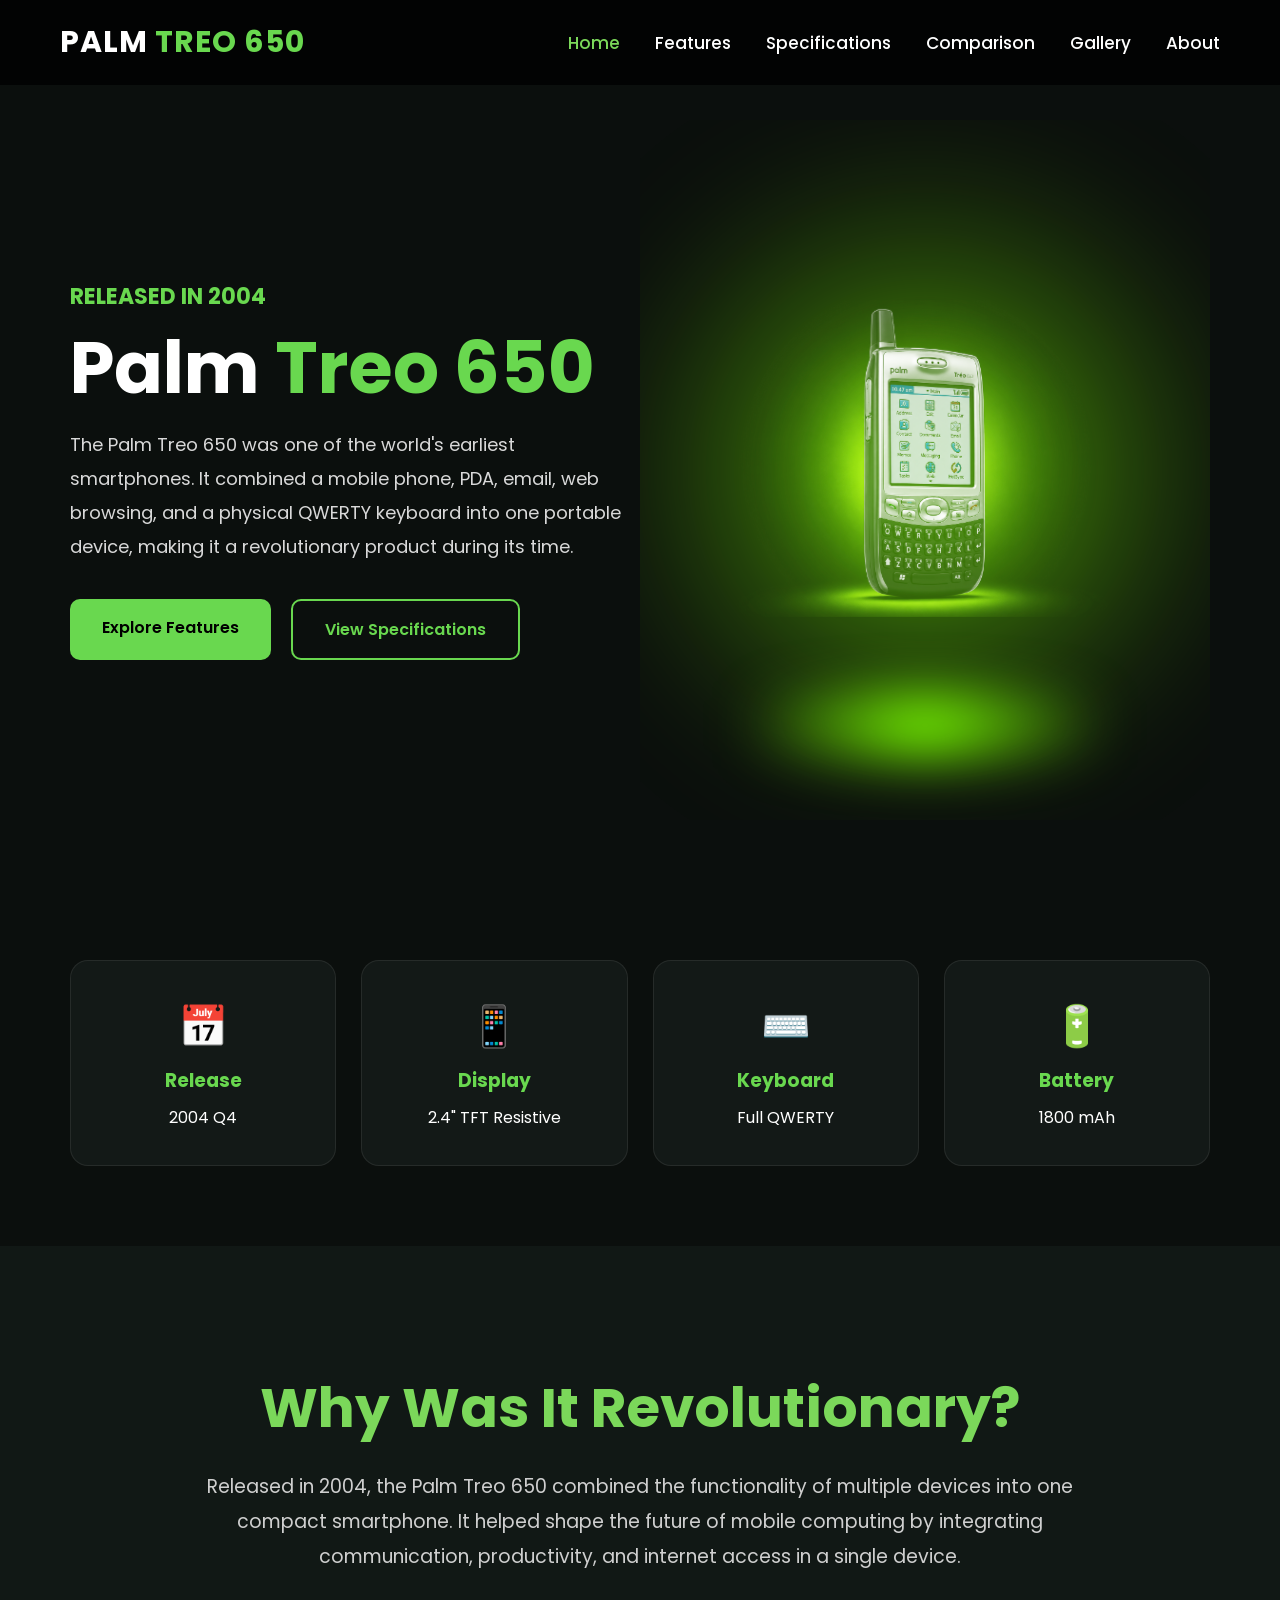
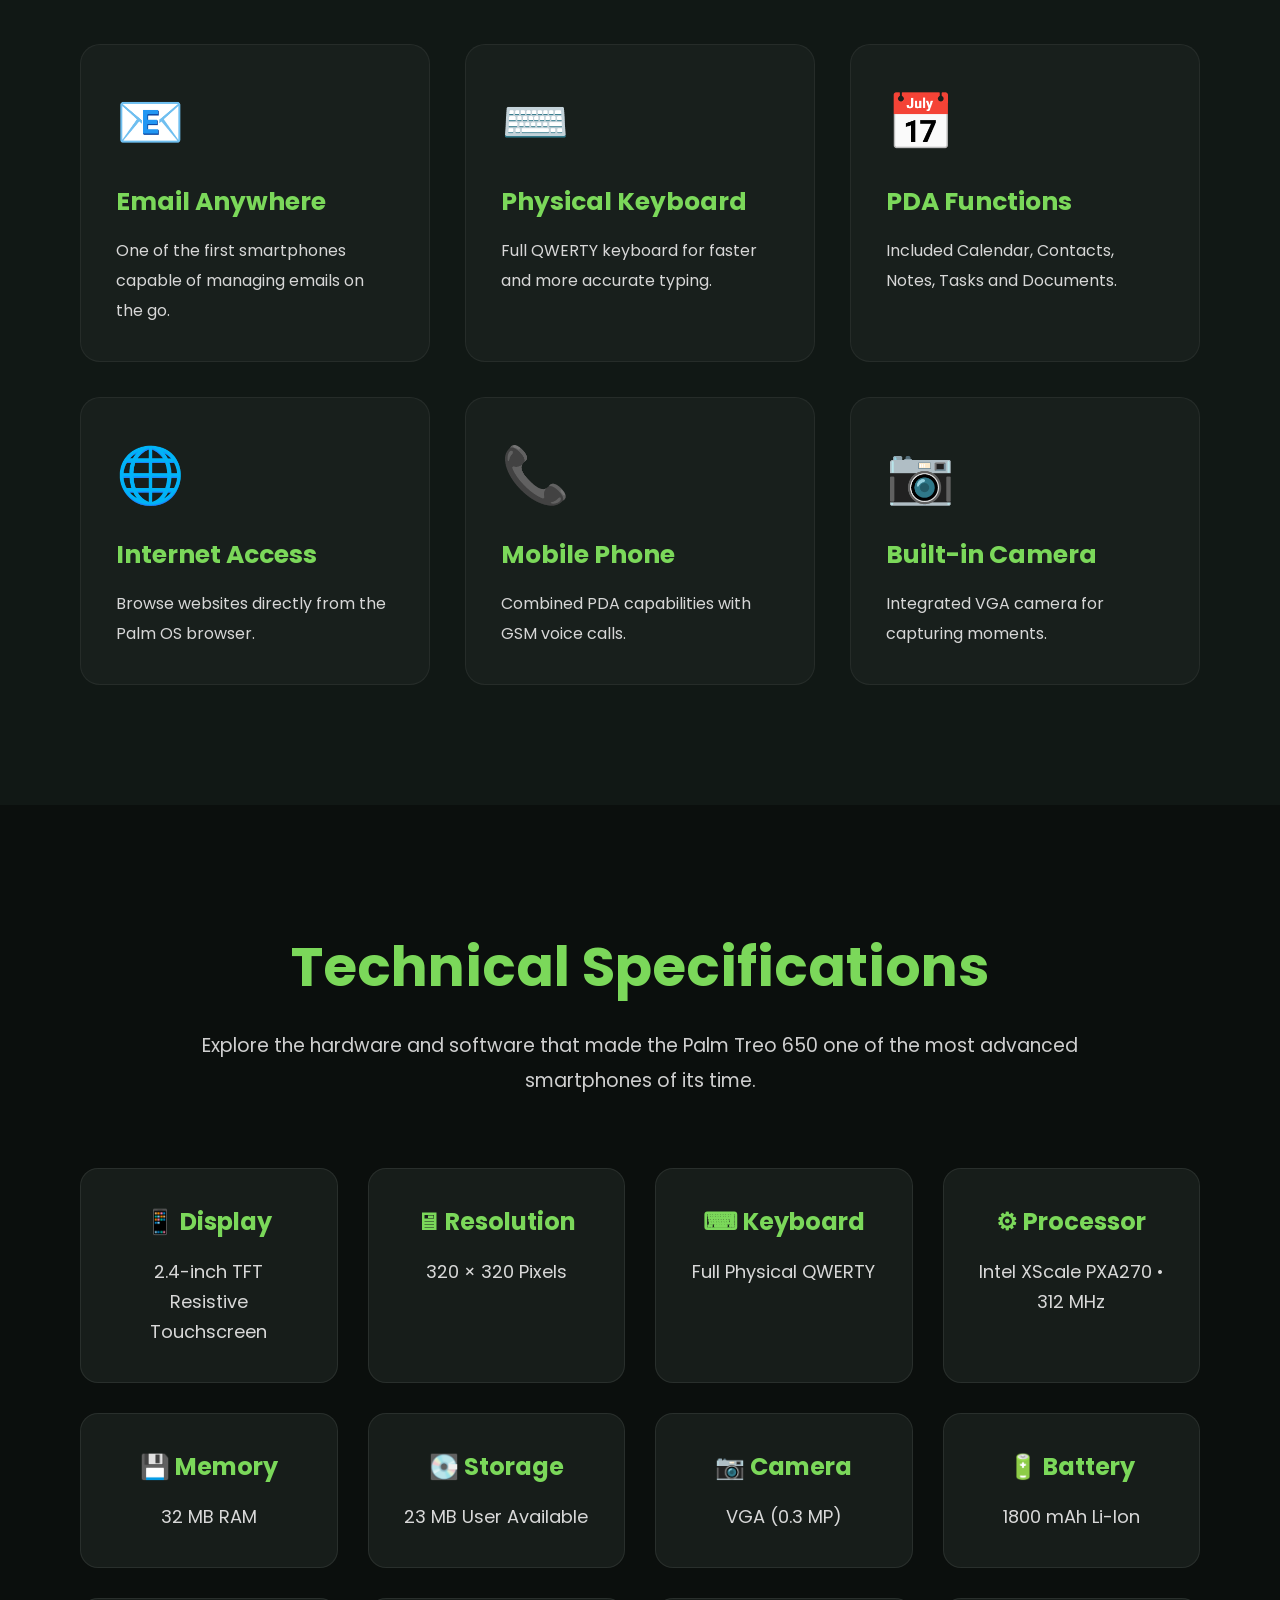
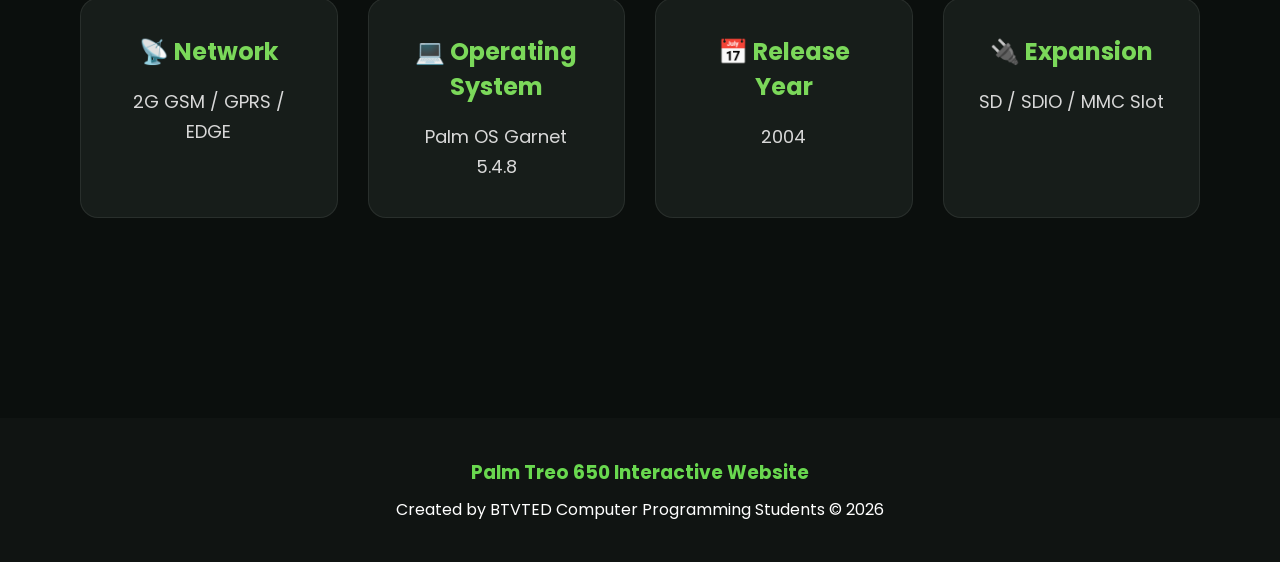
==== commit ff086a1b: "another changes" ====
--- a/index.html
+++ b/index.html
@@ -8,187 +8,356 @@
     <link rel="stylesheet" href="style.css">
     <link rel="stylesheet" href="animation.css">
 
+    <!-- Google Font -->
     <link href="https://fonts.googleapis.com/css2?family=Poppins:wght@300;400;600;700&display=swap" rel="stylesheet">
 </head>
 
 <body>
 
 <header>
+
     <nav class="navbar">
-        <div class="logo">PALM <span>TREO 650</span></div>
-
-        <button class="nav-toggle" id="navToggle" aria-label="Toggle menu">
-            <span></span><span></span><span></span>
-        </button>
-
-        <ul class="nav-links" id="navLinks">
+
+        <div class="logo">
+            PALM <span>TREO 650</span>
+        </div>
+
+        <ul class="nav-links">
+
             <li><a href="index.html" class="active">Home</a></li>
+
             <li><a href="features.html">Features</a></li>
+
             <li><a href="specs.html">Specifications</a></li>
+
             <li><a href="comparison.html">Comparison</a></li>
+
             <li><a href="gallery.html">Gallery</a></li>
-            <li><a href="discussion.html">Discussion</a></li>
+
             <li><a href="about.html">About</a></li>
+
         </ul>
+
     </nav>
+
 </header>
 
+
 <section class="hero">
 
     <div class="hero-left">
+
         <h3>Released in 2004</h3>
-        <h1>Palm <span>Treo 650</span></h1>
+
+        <h1>
+            Palm <span>Treo 650</span>
+        </h1>
+
         <p>
+
             The Palm Treo 650 was one of the world's earliest smartphones.
             It combined a mobile phone, PDA, email, web browsing,
             and a physical QWERTY keyboard into one portable device,
             making it a revolutionary product during its time.
+
         </p>
 
         <div class="buttons">
-            <a href="features.html" class="btn green">Explore Features</a>
-            <a href="specs.html" class="btn outline">View Specifications</a>
-        </div>
-    </div>
+
+            <a href="features.html" class="btn green">
+                Explore Features
+            </a>
+
+            <a href="specs.html" class="btn outline">
+                View Specifications
+            </a>
+
+        </div>
+
+    </div>
+
+
 
     <div class="hero-right">
-        <div class="device-stage">
-            <div class="device device--treo">
-                <div class="device-earpiece"></div>
-                <div class="device-screen">
-                    <div class="device-statusbar"><span>10:47a</span><span>▮▮▮</span></div>
-                    <div class="device-appgrid-mini">
-                        <span></span><span></span><span></span><span></span>
-                        <span></span><span></span><span></span><span></span>
-                    </div>
-                </div>
-                <div class="device-navpad"></div>
-                <div class="device-keyboard">
-                    <div class="krow"><span></span><span></span><span></span><span></span><span></span><span></span><span></span><span></span><span></span><span></span></div>
-                    <div class="krow"><span></span><span></span><span></span><span></span><span></span><span></span><span></span><span></span><span></span><span></span></div>
-                    <div class="krow"><span></span><span></span><span></span><span></span><span></span><span></span><span></span><span></span><span></span><span></span></div>
-                </div>
-            </div>
-        </div>
-    </div>
+
+<div class="phone-container">
+
+<img src="images/hero-phone.png" alt="Palm Treo 650">
+
+</div>
+
+</div>
 
 </section>
 
+
+
 <section class="quick-info">
 
     <div class="card">
+
         <h2>📅</h2>
+
         <h3>Release</h3>
+
         <p>2004 Q4</p>
-    </div>
+
+    </div>
+
 
     <div class="card">
+
         <h2>📱</h2>
+
         <h3>Display</h3>
+
         <p>2.4" TFT Resistive</p>
-    </div>
+
+    </div>
+
 
     <div class="card">
+
         <h2>⌨️</h2>
+
         <h3>Keyboard</h3>
+
         <p>Full QWERTY</p>
-    </div>
+
+    </div>
+
+
 
     <div class="card">
+
         <h2>🔋</h2>
+
         <h3>Battery</h3>
+
         <p>1800 mAh</p>
+
     </div>
 
 </section>
 
+<!-- ========================================= -->
+<!-- WHY THE PALM TREO 650 WAS REVOLUTIONARY -->
+<!-- ========================================= -->
+
 <section class="revolution">
 
     <div class="section-title">
+
         <h2>Why Was It Revolutionary?</h2>
+
         <p>
             Released in 2004, the Palm Treo 650 combined the functionality
             of multiple devices into one compact smartphone. It helped shape
             the future of mobile computing by integrating communication,
             productivity, and internet access in a single device.
         </p>
-    </div>
+
+    </div>
+
 
     <div class="feature-grid">
 
         <div class="feature-card">
+
             <h1>📧</h1>
+
             <h3>Email Anywhere</h3>
-            <p>One of the first smartphones capable of managing emails on the go.</p>
-        </div>
-
-        <div class="feature-card">
+
+            <p>
+
+                One of the first smartphones capable of managing
+                emails on the go.
+
+            </p>
+
+        </div>
+
+
+
+        <div class="feature-card">
+
             <h1>⌨️</h1>
+
             <h3>Physical Keyboard</h3>
-            <p>Full QWERTY keyboard for faster and more accurate typing.</p>
-        </div>
-
-        <div class="feature-card">
+
+            <p>
+
+                Full QWERTY keyboard for faster and more accurate typing.
+
+            </p>
+
+        </div>
+
+
+
+        <div class="feature-card">
+
             <h1>📅</h1>
+
             <h3>PDA Functions</h3>
-            <p>Included Calendar, Contacts, Notes, Tasks and Documents.</p>
-        </div>
-
-        <div class="feature-card">
+
+            <p>
+
+                Included Calendar, Contacts, Notes,
+                Tasks and Documents.
+
+            </p>
+
+        </div>
+
+
+
+        <div class="feature-card">
+
             <h1>🌐</h1>
+
             <h3>Internet Access</h3>
-            <p>Browse websites directly from the Palm OS browser.</p>
-        </div>
-
-        <div class="feature-card">
+
+            <p>
+
+                Browse websites directly from the Palm OS browser.
+
+            </p>
+
+        </div>
+
+
+
+        <div class="feature-card">
+
             <h1>📞</h1>
+
             <h3>Mobile Phone</h3>
-            <p>Combined PDA capabilities with GSM voice calls.</p>
-        </div>
-
-        <div class="feature-card">
+
+            <p>
+
+                Combined PDA capabilities with GSM voice calls.
+
+            </p>
+
+        </div>
+
+
+
+        <div class="feature-card">
+
             <h1>📷</h1>
+
             <h3>Built-in Camera</h3>
-            <p>Integrated VGA camera for capturing moments.</p>
+
+            <p>
+
+                Integrated VGA camera for capturing moments.
+
+            </p>
+
         </div>
 
     </div>
 
 </section>
 
+<!-- ========================================= -->
+<!-- SPECIFICATIONS -->
+<!-- ========================================= -->
+
 <section class="specifications">
 
     <div class="section-title">
+
         <h2>Technical Specifications</h2>
+
         <p>
             Explore the hardware and software that made the Palm Treo 650
             one of the most advanced smartphones of its time.
         </p>
+
     </div>
 
     <div class="spec-grid">
 
-        <div class="spec-card"><h3>📱 Display</h3><span>2.4-inch TFT Resistive Touchscreen</span></div>
-        <div class="spec-card"><h3>🖥 Resolution</h3><span>320 × 320 Pixels</span></div>
-        <div class="spec-card"><h3>⌨ Keyboard</h3><span>Full Physical QWERTY</span></div>
-        <div class="spec-card"><h3>⚙ Processor</h3><span>Intel XScale PXA270 • 312 MHz</span></div>
-        <div class="spec-card"><h3>💾 Memory</h3><span>32 MB RAM</span></div>
-        <div class="spec-card"><h3>💽 Storage</h3><span>23 MB User Available</span></div>
-        <div class="spec-card"><h3>📷 Camera</h3><span>VGA (0.3 MP)</span></div>
-        <div class="spec-card"><h3>🔋 Battery</h3><span>1800 mAh Li-Ion</span></div>
-        <div class="spec-card"><h3>📡 Network</h3><span>2G GSM / GPRS / EDGE</span></div>
-        <div class="spec-card"><h3>💻 Operating System</h3><span>Palm OS Garnet 5.4.8</span></div>
-        <div class="spec-card"><h3>📅 Release Year</h3><span>2004</span></div>
-        <div class="spec-card"><h3>🔌 Expansion</h3><span>SD / SDIO / MMC Slot</span></div>
+        <div class="spec-card">
+            <h3>📱 Display</h3>
+            <span>2.4-inch TFT Resistive Touchscreen</span>
+        </div>
+
+        <div class="spec-card">
+            <h3>🖥 Resolution</h3>
+            <span>320 × 320 Pixels</span>
+        </div>
+
+        <div class="spec-card">
+            <h3>⌨ Keyboard</h3>
+            <span>Full Physical QWERTY</span>
+        </div>
+
+        <div class="spec-card">
+            <h3>⚙ Processor</h3>
+            <span>Intel XScale PXA270 • 312 MHz</span>
+        </div>
+
+        <div class="spec-card">
+            <h3>💾 Memory</h3>
+            <span>32 MB RAM</span>
+        </div>
+
+        <div class="spec-card">
+            <h3>💽 Storage</h3>
+            <span>23 MB User Available</span>
+        </div>
+
+        <div class="spec-card">
+            <h3>📷 Camera</h3>
+            <span>VGA (0.3 MP)</span>
+        </div>
+
+        <div class="spec-card">
+            <h3>🔋 Battery</h3>
+            <span>1800 mAh Li-Ion</span>
+        </div>
+
+        <div class="spec-card">
+            <h3>📡 Network</h3>
+            <span>2G GSM / GPRS / EDGE</span>
+        </div>
+
+        <div class="spec-card">
+            <h3>💻 Operating System</h3>
+            <span>Palm OS Garnet 5.4.8</span>
+        </div>
+
+        <div class="spec-card">
+            <h3>📅 Release Year</h3>
+            <span>2004</span>
+        </div>
+
+        <div class="spec-card">
+            <h3>🔌 Expansion</h3>
+            <span>SD / SDIO / MMC Slot</span>
+        </div>
 
     </div>
 
 </section>
 
 <footer>
+
     <h3>Palm Treo 650 Interactive Website</h3>
-    <p>Created by BTVTED Computer Programming Students</p>
+
+    <p>
+
+        Created by BTVTED Computer Programming Students
+
+    </p>
+
 </footer>
+
+
 
 <script src="script.js"></script>
 
--- a/style.css
+++ b/style.css
@@ -1,1243 +1,2418 @@
-/* =====================================================================
-   PALM TREO 650 SITE — STYLESHEET
-   Mobile-first. Single source of truth (no duplicate rule blocks).
-===================================================================== */
-
-:root{
-    --bg:#0b0f0d;
-    --panel:#131917;
-    --panel-2:#171d1a;
-    --line: rgba(255,255,255,.08);
-    --accent:#7bd85a;
-    --accent-soft: rgba(123,216,90,.35);
-    --text:#f1f1f1;
-    --text-dim:#cfcfcf;
-    --muted:#8a938e;
-
-    --pad: clamp(20px, 5vw, 72px);
-    --gap: clamp(16px, 3vw, 32px);
-
-    --r-lg:22px;
-    --r-md:16px;
-    --r-sm:10px;
-}
-
-*{ margin:0; padding:0; box-sizing:border-box; }
-
-html{ scroll-behavior:smooth; }
+/* ===========================
+   GOOGLE FONT & RESET
+=========================== */
+
+*{
+    margin:0;
+    padding:0;
+    box-sizing:border-box;
+}
 
 body{
     font-family:'Poppins',sans-serif;
-    background:var(--bg);
-    color:var(--text);
+    background:#0b0f0d;
+    color:white;
     overflow-x:hidden;
-    font-size:15px;
-    line-height:1.6;
-}
-
-img{ max-width:100%; display:block; }
-
-a{ color:inherit; }
-
-button{ font-family:'Poppins',sans-serif; }
-
-/* =====================================================================
-   NAVBAR
-===================================================================== */
+}
+
+/* ===========================
+   NAVIGATION BAR
+=========================== */
+
+.navbar{
+
+    width:100%;
+
+    display:flex;
+
+    justify-content:space-between;
+
+    align-items:center;
+
+    padding:25px 80px;
+
+    position:fixed;
+
+    top:0;
+
+    left:0;
+
+    background:rgba(11,15,13,.90);
+
+    backdrop-filter:blur(10px);
+
+    z-index:1000;
+
+}
+
+.logo{
+
+    font-size:32px;
+
+    font-weight:700;
+
+    color:white;
+
+    letter-spacing:1px;
+
+}
+
+.logo span{
+
+    color:#7bd85a;
+
+}
+
+.nav-links{
+
+    display:flex;
+
+    list-style:none;
+
+    gap:40px;
+
+}
+
+.nav-links a{
+
+    text-decoration:none;
+
+    color:white;
+
+    font-size:17px;
+
+    transition:.3s;
+
+}
+
+.nav-links a:hover{
+
+    color:#7bd85a;
+
+}
+
+/* ===========================
+   HERO SECTION
+=========================== */
+
+.hero{
+
+    min-height:100vh;
+
+    display:flex;
+
+    justify-content:space-between;
+
+    align-items:center;
+
+    padding:140px 80px 80px;
+
+}
+
+.hero-left{
+
+    width:50%;
+
+}
+
+.hero-left h3{
+
+    color:#7bd85a;
+
+    font-size:22px;
+
+    margin-bottom:15px;
+
+    text-transform:uppercase;
+
+}
+
+.hero-left h1{
+
+    font-size:72px;
+
+    margin-bottom:25px;
+
+    line-height:1.1;
+
+}
+
+.hero-left h1 span{
+
+    color:#7bd85a;
+
+}
+
+.hero-left p{
+
+    font-size:20px;
+
+    line-height:38px;
+
+    color:#cfcfcf;
+
+    margin-bottom:40px;
+
+}
+
+/* ===========================
+   BUTTONS
+=========================== */
+
+.buttons{
+
+    display:flex;
+
+    gap:20px;
+
+}
+
+.btn{
+
+    padding:16px 34px;
+
+    border-radius:12px;
+
+    text-decoration:none;
+
+    font-weight:600;
+
+    transition:.35s;
+
+}
+
+.green{
+
+    background:#7bd85a;
+
+    color:black;
+
+}
+
+.green:hover{
+
+    transform:translateY(-5px);
+
+    box-shadow:0 0 25px rgba(123,216,90,.45);
+
+}
+
+.outline{
+
+    border:2px solid #7bd85a;
+
+    color:#7bd85a;
+
+}
+
+.outline:hover{
+
+    background:#7bd85a;
+
+    color:black;
+
+}
+
+/* ===========================
+   PHONE IMAGE
+=========================== */
+
+.hero-right{
+
+display:flex;
+
+justify-content:center;
+
+align-items:center;
+
+position:relative;
+
+overflow:hidden;
+
+flex:1;
+
+min-height:700px;
+
+}
+
+.hero-right img{
+
+width:650px;
+
+max-width:100%;
+
+position:relative;
+
+z-index:5;
+
+mix-blend-mode:screen;
+
+filter:
+brightness(1.05)
+contrast(1.08)
+drop-shadow(0 0 40px rgba(115,255,0,.45))
+drop-shadow(0 0 80px rgba(115,255,0,.25));
+
+animation:phoneAnimation 6s ease-in-out infinite;
+
+transform-style:preserve-3d;
+
+}
+
+.hero-right img:hover{
+
+    transform:rotate(-8deg) scale(1.05);
+
+}
+/* ==========================
+   GOOGLE FONT & RESET
+========================== */
+
+*{
+    margin:0;
+    padding:0;
+    box-sizing:border-box;
+    font-family:'Poppins',sans-serif;
+}
+
+html{
+    scroll-behavior:smooth;
+}
+
+body{
+    background:#0b0f0d;
+    color:white;
+    overflow-x:hidden;
+}
+
+/* ==========================
+   NAVIGATION BAR
+========================== */
 
 .navbar{
     position:fixed;
-    top:0; left:0;
+    top:0;
+    left:0;
     width:100%;
-    z-index:1000;
+    padding:20px 60px;
     display:flex;
     justify-content:space-between;
     align-items:center;
-    padding:16px var(--pad);
-    background:rgba(11,15,13,.9);
+    background:rgba(0,0,0,.75);
     backdrop-filter:blur(12px);
-    border-bottom:1px solid transparent;
+    z-index:999;
 }
 
 .logo{
-    font-size:clamp(20px,2.6vw,28px);
+    font-size:30px;
     font-weight:700;
-    letter-spacing:.5px;
-    white-space:nowrap;
-}
-
-.logo span{ color:var(--accent); }
-
-.nav-toggle{
+    color:white;
+}
+
+.logo span{
+    color:#69d84f;
+}
+
+.nav-links{
     display:flex;
-    flex-direction:column;
-    justify-content:center;
-    gap:5px;
-    width:34px;
-    height:34px;
-    background:none;
-    border:none;
-    cursor:pointer;
-    z-index:1100;
-}
-
-.nav-toggle span{
-    display:block;
-    width:100%;
-    height:2px;
-    background:var(--text);
-    border-radius:2px;
+    gap:35px;
+    list-style:none;
+}
+
+.nav-links a{
+    color:white;
+    text-decoration:none;
     transition:.3s;
-}
-
-.nav-toggle.open span:nth-child(1){ transform:translateY(7px) rotate(45deg); }
-.nav-toggle.open span:nth-child(2){ opacity:0; }
-.nav-toggle.open span:nth-child(3){ transform:translateY(-7px) rotate(-45deg); }
-
-.nav-links{
-    list-style:none;
+    font-weight:500;
+}
+
+.nav-links a:hover{
+    color:#69d84f;
+}
+
+/* ==========================
+   HERO SECTION
+========================== */
+
+.hero{
+    min-height:100vh;
     display:flex;
-    flex-direction:column;
-    gap:0;
-    position:fixed;
-    top:64px;
-    left:0;
-    width:100%;
-    background:#0d1210;
-    border-bottom:1px solid var(--line);
-    max-height:0;
-    overflow:hidden;
-    transition:max-height .35s ease;
-}
-
-.nav-links.open{ max-height:420px; }
-
-.nav-links li{ width:100%; }
-
-.nav-links a{
-    display:block;
-    padding:16px var(--pad);
+    justify-content:space-between;
+    align-items:center;
+    padding:120px 70px;
+}
+
+.hero-left{
+    width:50%;
+}
+
+.hero-left h3{
+    color:#69d84f;
+    font-size:22px;
+    margin-bottom:15px;
+}
+
+.hero-left h1{
+    font-size:72px;
+    line-height:1.1;
+    margin-bottom:20px;
+}
+
+.hero-left h1 span{
+    color:#69d84f;
+}
+
+.hero-left p{
+    color:#d9d9d9;
+    font-size:18px;
+    line-height:34px;
+    margin-bottom:35px;
+}
+
+.buttons{
+    display:flex;
+    gap:20px;
+}
+
+.btn{
+    padding:16px 32px;
+    border-radius:10px;
     text-decoration:none;
-    color:var(--text);
-    font-size:16px;
-    font-weight:500;
-    border-top:1px solid var(--line);
-    transition:.25s;
-}
-
-.nav-links a:hover,
-.nav-links a.active{ color:var(--accent); background:rgba(123,216,90,.06); }
-
-@media(min-width:900px){
-
-    .navbar{ padding:20px var(--pad); }
-
-    .nav-toggle{ display:none; }
-
-    .nav-links{
-        position:static;
-        flex-direction:row;
-        width:auto;
-        max-height:none;
-        overflow:visible;
-        background:none;
-        border-bottom:none;
-        gap:8px;
-    }
-
-    .nav-links a{
-        padding:8px 14px;
-        border-top:none;
-        font-size:15.5px;
-    }
-
-    .nav-links a:hover,
-    .nav-links a.active{ background:none; }
-}
-
-/* =====================================================================
-   BUTTONS
-===================================================================== */
-
-.buttons{ display:flex; gap:16px; flex-wrap:wrap; }
-
-.btn{
-    padding:14px 30px;
-    border-radius:12px;
-    text-decoration:none;
+    transition:.3s;
     font-weight:600;
-    font-size:15px;
-    transition:.3s;
-    display:inline-block;
-    border:2px solid transparent;
-    cursor:pointer;
-}
-
-.green{ background:var(--accent); color:#04150a; }
-
-.green:hover{ transform:translateY(-4px); box-shadow:0 0 25px var(--accent-soft); }
-
-.outline{ border-color:var(--accent); color:var(--accent); background:none; }
-
-.outline:hover{ background:var(--accent); color:#04150a; }
-
-.outline:disabled,
-.green:disabled{ opacity:.35; cursor:not-allowed; transform:none; box-shadow:none; }
-
-/* =====================================================================
-   HERO
-===================================================================== */
-
-.hero{
-    min-height:100svh;
-    display:flex;
-    flex-direction:column;
-    justify-content:center;
-    gap:56px;
-    padding:120px var(--pad) 60px;
-}
-
-.hero-left{ width:100%; }
-
-.hero-left h3{
-    color:var(--accent);
-    font-size:15px;
-    letter-spacing:2px;
-    text-transform:uppercase;
-    margin-bottom:14px;
-}
-
-.hero-left h1{
-    font-size:clamp(36px,7vw,68px);
-    line-height:1.08;
-    margin-bottom:20px;
-}
-
-.hero-left h1 span{ color:var(--accent); }
-
-.hero-left p{
-    font-size:clamp(15px,2vw,18px);
-    line-height:1.75;
-    color:var(--text-dim);
-    margin-bottom:32px;
-    max-width:56ch;
-}
+}
+
+.green{
+    background:#69d84f;
+    color:black;
+}
+
+.green:hover{
+    transform:translateY(-5px);
+    box-shadow:0 0 20px #69d84f;
+}
+
+.outline{
+    border:2px solid #69d84f;
+    color:#69d84f;
+}
+
+.outline:hover{
+    background:#69d84f;
+    color:black;
+}
+
+/* ==========================
+   PHONE IMAGE
+========================== */
 
 .hero-right{
+    width:45%;
     display:flex;
     justify-content:center;
 }
 
-@media(min-width:900px){
-
-    .hero{
-        flex-direction:row;
-        align-items:center;
-        justify-content:space-between;
-        padding:150px var(--pad) 90px;
-        min-height:92vh;
-    }
-
-    .hero-left{ width:52%; }
-
-    .hero-right{ width:44%; }
-}
-
-/* =====================================================================
-   QUICK-INFO CARDS
-===================================================================== */
+.hero-right img{
+    width:420px;
+    transition:.5s;
+    filter:drop-shadow(0 25px 40px rgba(0,0,0,.8));
+}
+
+.hero-right img:hover{
+    transform:rotate(-8deg) scale(1.05);
+}
+
+/* ==========================
+   QUICK INFO CARDS
+========================== */
 
 .quick-info{
     display:grid;
-    grid-template-columns:repeat(2,1fr);
-    gap:var(--gap);
-    padding:0 var(--pad) var(--pad);
-}
-
-@media(min-width:640px){ .quick-info{ grid-template-columns:repeat(4,1fr); } }
+    grid-template-columns:repeat(4,1fr);
+    gap:25px;
+    padding:20px 70px 80px;
+}
 
 .card{
-    background:var(--panel);
-    border:1px solid var(--line);
-    border-radius:var(--r-lg);
+    background:#131917;
+    border:1px solid rgba(255,255,255,.08);
+    border-radius:18px;
     text-align:center;
-    padding:26px 16px;
+    padding:35px;
     transition:.3s;
 }
 
 .card:hover{
-    transform:translateY(-8px);
-    border-color:var(--accent);
-    box-shadow:0 0 25px rgba(123,216,90,.25);
-}
-
-.card h2{ font-size:32px; margin-bottom:8px; }
-
-.card h3{ margin-bottom:6px; color:var(--accent); font-size:15px; }
-
-.card p{ font-size:14px; color:var(--text-dim); }
-
-/* =====================================================================
-   SECTION TITLE (shared)
-===================================================================== */
-
-.section-title{ text-align:center; margin-bottom:var(--gap); max-width:900px; margin-inline:auto; }
-
-.section-title h2{ font-size:clamp(26px,4.2vw,44px); margin-bottom:16px; color:var(--accent); }
-
-.section-title p{ font-size:clamp(15px,1.8vw,18px); line-height:1.75; color:var(--text-dim); }
-
-/* =====================================================================
-   REVOLUTION SECTION
-===================================================================== */
-
-.revolution{ padding:var(--pad) var(--pad); background:var(--panel-2); }
-
-.feature-grid{
-    display:grid;
-    grid-template-columns:1fr;
-    gap:var(--gap);
-    margin-top:var(--gap);
-}
-
-@media(min-width:640px){ .feature-grid{ grid-template-columns:repeat(2,1fr); } }
-@media(min-width:1000px){ .feature-grid{ grid-template-columns:repeat(3,1fr); } }
-
-.feature-card{
-    background:#181f1c;
-    padding:28px;
-    border-radius:var(--r-lg);
-    border:1px solid var(--line);
-    transition:.35s;
-}
-
-.feature-card:hover{
     transform:translateY(-10px);
-    box-shadow:0 0 30px rgba(123,216,90,.22);
-    border-color:var(--accent);
-}
-
-.feature-card h1{ font-size:42px; margin-bottom:14px; }
-
-.feature-card h3{ font-size:21px; margin-bottom:10px; color:var(--accent); }
-
-.feature-card p{ line-height:1.7; color:#d7d7d7; font-size:14.5px; }
-
-/* =====================================================================
-   SPECIFICATIONS (home preview grid)
-===================================================================== */
-
-.specifications{ padding:var(--pad) var(--pad); }
-
-.spec-grid{
-    display:grid;
-    grid-template-columns:repeat(2,1fr);
-    gap:var(--gap);
-    margin-top:var(--gap);
-}
-
-@media(min-width:640px){ .spec-grid{ grid-template-columns:repeat(3,1fr); } }
-@media(min-width:1000px){ .spec-grid{ grid-template-columns:repeat(4,1fr); } }
-
-.spec-card{
-    background:var(--panel-2);
-    padding:24px 18px;
-    border-radius:var(--r-md);
-    text-align:center;
-    border:1px solid var(--line);
-    transition:.3s;
-}
-
-.spec-card:hover{
-    transform:translateY(-8px);
-    border-color:var(--accent);
-    box-shadow:0 0 22px rgba(123,216,90,.3);
-}
-
-.spec-card h3{ margin-bottom:10px; color:var(--accent); font-size:16.5px; }
-
-.spec-card span{ font-size:14px; line-height:1.5; color:#d8d8d8; display:block; }
-
-/* =====================================================================
+    border-color:#69d84f;
+    box-shadow:0 0 25px rgba(105,216,79,.35);
+}
+
+.card h2{
+    font-size:40px;
+    margin-bottom:10px;
+}
+
+.card h3{
+    margin-bottom:10px;
+    color:#69d84f;
+}
+
+/* ==========================
    FOOTER
-===================================================================== */
+========================== */
 
 footer{
-    margin-top:var(--pad);
-    padding:32px var(--pad);
+    margin-top:80px;
+    padding:40px;
     background:#101412;
     text-align:center;
 }
 
-footer h3{ color:var(--accent); margin-bottom:8px; font-size:16px; }
-
-footer p{ font-size:13px; color:var(--muted); }
-
-/* =====================================================================
-   ACTIVE NAV / PAGE HERO / BREADCRUMB
-===================================================================== */
+footer h3{
+    color:#69d84f;
+    margin-bottom:10px;
+}
+
+/* ==========================
+   RESPONSIVE
+========================== */
+
+@media(max-width:900px){
+
+.navbar{
+    flex-direction:column;
+    gap:15px;
+}
+
+.nav-links{
+    flex-wrap:wrap;
+    justify-content:center;
+}
+
+.hero{
+    flex-direction:column;
+    text-align:center;
+    padding-top:170px;
+}
+
+.hero-left{
+    width:100%;
+}
+
+.hero-right{
+    width:100%;
+    margin-top:50px;
+}
+
+.hero-right img{
+    width:280px;
+}
+
+.hero-left h1{
+    font-size:48px;
+}
+
+.quick-info{
+    grid-template-columns:1fr;
+}
+
+.buttons{
+    justify-content:center;
+}
+
+}
+
+
+/* ===========================
+REVOLUTION SECTION
+=========================== */
+
+.revolution{
+
+padding:120px 80px;
+
+background:#111815;
+
+}
+
+.section-title{
+
+text-align:center;
+
+margin-bottom:70px;
+
+}
+
+.section-title h2{
+
+font-size:55px;
+
+margin-bottom:20px;
+
+color:#7bd85a;
+
+}
+
+.section-title p{
+
+max-width:900px;
+
+margin:auto;
+
+line-height:35px;
+
+font-size:19px;
+
+color:#cfcfcf;
+
+}
+
+.feature-grid{
+
+display:grid;
+
+grid-template-columns:repeat(3,1fr);
+
+gap:35px;
+
+margin-top:70px;
+
+}
+
+.feature-card{
+
+background:#181f1c;
+
+padding:35px;
+
+border-radius:20px;
+
+transition:.4s;
+
+border:1px solid rgba(255,255,255,.06);
+
+}
+
+.feature-card:hover{
+
+transform:translateY(-12px);
+
+box-shadow:0 0 30px rgba(123,216,90,.25);
+
+border-color:#7bd85a;
+
+}
+
+.feature-card h1{
+
+font-size:55px;
+
+margin-bottom:20px;
+
+}
+
+.feature-card h3{
+
+font-size:25px;
+
+margin-bottom:15px;
+
+color:#7bd85a;
+
+}
+
+.feature-card p{
+
+line-height:30px;
+
+color:#d7d7d7;
+
+}
+
+/*==========================
+SPECIFICATIONS
+===========================*/
+
+.specifications{
+
+padding:120px 80px;
+
+background:#0b0f0d;
+
+}
+
+.spec-grid{
+
+display:grid;
+
+grid-template-columns:repeat(4,1fr);
+
+gap:30px;
+
+margin-top:70px;
+
+}
+
+.spec-card{
+
+background:#171d1a;
+
+padding:35px;
+
+border-radius:18px;
+
+text-align:center;
+
+transition:.4s;
+
+border:1px solid rgba(255,255,255,.08);
+
+}
+
+.spec-card:hover{
+
+transform:translateY(-10px);
+
+border-color:#7bd85a;
+
+box-shadow:0 0 25px rgba(123,216,90,.35);
+
+}
+
+.spec-card h3{
+
+margin-bottom:18px;
+
+color:#7bd85a;
+
+font-size:24px;
+
+}
+
+.spec-card span{
+
+font-size:18px;
+
+line-height:30px;
+
+color:#d8d8d8;
+
+display:block;
+
+}
+
+/*=========================
+GREEN GLOW
+=========================*/
+
+.hero-right::before{
+
+content:"";
+
+position:absolute;
+
+width:650px;
+
+height:650px;
+
+border-radius:50%;
+
+background:
+
+radial-gradient(circle,
+
+rgba(122,255,0,.75) 0%,
+
+rgba(122,255,0,.35) 30%,
+
+rgba(122,255,0,.12) 55%,
+
+transparent 75%);
+
+filter:blur(60px);
+
+animation:glowPulse 5s infinite;
+
+z-index:0;
+
+}
+
+/*=========================
+BOTTOM GLOW
+=========================*/
+
+.hero-right::after{
+
+content:"";
+
+position:absolute;
+
+bottom:60px;
+
+width:520px;
+
+height:70px;
+
+border-radius:50%;
+
+background:
+
+radial-gradient(circle,
+
+rgba(122,255,0,.95),
+
+transparent 70%);
+
+filter:blur(25px);
+
+z-index:0;
+
+}
+
+/*=========================
+PHONE ANIMATION
+=========================*/
+
+@keyframes phoneAnimation{
+
+0%{
+
+transform:
+translateY(0px)
+rotateY(-12deg);
+
+}
+
+25%{
+
+transform:
+translateY(-18px)
+rotateY(-5deg);
+
+}
+
+50%{
+
+transform:
+translateY(0px)
+rotateY(12deg);
+
+}
+
+75%{
+
+transform:
+translateY(-18px)
+rotateY(5deg);
+
+}
+
+100%{
+
+transform:
+translateY(0px)
+rotateY(-12deg);
+
+}
+
+}
+
+/*=========================
+GLOW
+=========================*/
+
+@keyframes glowPulse{
+
+0%{
+
+transform:scale(1);
+
+opacity:.75;
+
+}
+
+50%{
+
+transform:scale(1.12);
+
+opacity:1;
+
+}
+
+100%{
+
+transform:scale(1);
+
+opacity:.75;
+
+}
+
+}
+
+.phone-container{
+
+position:relative;
+
+display:flex;
+
+justify-content:center;
+
+align-items:center;
+
+padding:50px;
+
+border-radius:50px;
+
+background:transparent;
+
+overflow:hidden;
+
+}
+
+/* ===========================
+   ACTIVE NAV LINK
+=========================== */
+
+.nav-links a.active{
+
+    color:#7bd85a;
+
+}
+
+/* ===========================
+   PAGE HERO (inner pages)
+=========================== */
+
+.page-hero{
+
+    padding:180px 80px 80px;
+
+    text-align:center;
+
+    position:relative;
+
+    overflow:hidden;
+
+}
+
+.page-hero .eyebrow{
+
+    color:#7bd85a;
+
+    font-size:18px;
+
+    text-transform:uppercase;
+
+    letter-spacing:2px;
+
+    margin-bottom:15px;
+
+}
+
+.page-hero h1{
+
+    font-size:58px;
+
+    margin-bottom:20px;
+
+}
+
+.page-hero h1 span{
+
+    color:#7bd85a;
+
+}
+
+.page-hero p{
+
+    max-width:750px;
+
+    margin:0 auto;
+
+    color:#cfcfcf;
+
+    font-size:19px;
+
+    line-height:33px;
+
+}
+
+/* ===========================
+   BREADCRUMB
+=========================== */
 
 .breadcrumb{
-    padding:86px var(--pad) 0;
+
+    padding:110px 80px 0;
+
+    font-size:14px;
+
+    color:#8a938e;
+
+}
+
+.breadcrumb a{
+
+    color:#8a938e;
+
+    text-decoration:none;
+
+    transition:.3s;
+
+}
+
+.breadcrumb a:hover{
+
+    color:#7bd85a;
+
+}
+
+.breadcrumb span{
+
+    color:#7bd85a;
+
+}
+
+/* ===========================
+   FEATURES PAGE - DETAIL LIST
+=========================== */
+
+.feature-detail-section{
+
+    padding:40px 80px 120px;
+
+}
+
+.feature-detail{
+
+    display:flex;
+
+    align-items:center;
+
+    gap:70px;
+
+    padding:70px 0;
+
+    border-bottom:1px solid rgba(255,255,255,.08);
+
+}
+
+.feature-detail:last-child{
+
+    border-bottom:none;
+
+}
+
+.feature-detail.reverse{
+
+    flex-direction:row-reverse;
+
+}
+
+.feature-detail-icon{
+
+    flex:0 0 260px;
+
+    height:260px;
+
+    border-radius:28px;
+
+    background:#131917;
+
+    border:1px solid rgba(255,255,255,.08);
+
+    display:flex;
+
+    align-items:center;
+
+    justify-content:center;
+
+    font-size:90px;
+
+    position:relative;
+
+    overflow:hidden;
+
+}
+
+.feature-detail-icon::after{
+
+    content:"";
+
+    position:absolute;
+
+    inset:0;
+
+    background:radial-gradient(circle at 50% 50%, rgba(123,216,90,.25), transparent 70%);
+
+}
+
+.feature-detail-body{
+
+    flex:1;
+
+}
+
+.feature-detail-tag{
+
+    display:inline-block;
+
+    color:#7bd85a;
+
+    font-size:14px;
+
+    letter-spacing:1.5px;
+
+    text-transform:uppercase;
+
+    border:1px solid rgba(123,216,90,.4);
+
+    padding:6px 14px;
+
+    border-radius:30px;
+
+    margin-bottom:18px;
+
+}
+
+.feature-detail-body h2{
+
+    font-size:36px;
+
+    margin-bottom:18px;
+
+}
+
+.feature-detail-body p{
+
+    color:#cfcfcf;
+
+    font-size:18px;
+
+    line-height:32px;
+
+    margin-bottom:20px;
+
+}
+
+.feature-detail-list{
+
+    list-style:none;
+
+}
+
+.feature-detail-list li{
+
+    color:#d7d7d7;
+
+    font-size:16px;
+
+    padding:8px 0 8px 28px;
+
+    position:relative;
+
+}
+
+.feature-detail-list li::before{
+
+    content:"→";
+
+    position:absolute;
+
+    left:0;
+
+    color:#7bd85a;
+
+}
+
+@media(max-width:900px){
+
+    .feature-detail,
+    .feature-detail.reverse{
+
+        flex-direction:column;
+
+        gap:30px;
+
+        text-align:center;
+
+    }
+
+    .feature-detail-list li{
+
+        text-align:left;
+
+    }
+
+    .page-hero{
+
+        padding:160px 30px 60px;
+
+    }
+
+    .page-hero h1{
+
+        font-size:38px;
+
+    }
+
+    .feature-detail-section{
+
+        padding:20px 30px 80px;
+
+    }
+
+    .breadcrumb{
+
+        padding:100px 30px 0;
+
+    }
+
+}
+
+/* ===========================
+   SPECIFICATIONS PAGE
+=========================== */
+
+.spec-page-section{
+
+    padding:40px 80px 120px;
+
+}
+
+.spec-category{
+
+    margin-bottom:60px;
+
+}
+
+.spec-category-title{
+
+    display:flex;
+
+    align-items:center;
+
+    gap:14px;
+
+    font-size:26px;
+
+    color:#7bd85a;
+
+    margin-bottom:25px;
+
+    padding-bottom:15px;
+
+    border-bottom:1px solid rgba(255,255,255,.08);
+
+}
+
+.spec-category-title span{
+
+    font-size:30px;
+
+}
+
+.spec-table{
+
+    width:100%;
+
+    border-collapse:collapse;
+
+    background:#131917;
+
+    border-radius:16px;
+
+    overflow:hidden;
+
+    border:1px solid rgba(255,255,255,.08);
+
+}
+
+.spec-table tr{
+
+    border-bottom:1px solid rgba(255,255,255,.06);
+
+    transition:.25s;
+
+}
+
+.spec-table tr:last-child{
+
+    border-bottom:none;
+
+}
+
+.spec-table tr:hover{
+
+    background:rgba(123,216,90,.06);
+
+}
+
+.spec-table td{
+
+    padding:18px 30px;
+
+    font-size:16px;
+
+}
+
+.spec-table td:first-child{
+
+    color:#9aa39d;
+
+    width:38%;
+
+}
+
+.spec-table td:last-child{
+
+    color:#f1f1f1;
+
+    font-weight:500;
+
+}
+
+/* ===========================
+   COMPARISON PAGE
+=========================== */
+
+.comparison-section{
+
+    padding:40px 80px 120px;
+
+}
+
+.compare-tabs{
+
+    display:flex;
+
+    justify-content:center;
+
+    gap:18px;
+
+    margin-bottom:50px;
+
+    flex-wrap:wrap;
+
+}
+
+.compare-tab{
+
+    padding:14px 28px;
+
+    border-radius:30px;
+
+    border:2px solid rgba(123,216,90,.3);
+
+    background:transparent;
+
+    color:#cfcfcf;
+
+    font-family:'Poppins',sans-serif;
+
+    font-size:16px;
+
+    font-weight:600;
+
+    cursor:pointer;
+
+    transition:.3s;
+
+}
+
+.compare-tab:hover{
+
+    border-color:#7bd85a;
+
+    color:#7bd85a;
+
+}
+
+.compare-tab.active{
+
+    background:#7bd85a;
+
+    border-color:#7bd85a;
+
+    color:black;
+
+}
+
+.compare-table-wrap{
+
+    max-width:900px;
+
+    margin:0 auto;
+
+    overflow-x:auto;
+
+}
+
+.compare-table{
+
+    width:100%;
+
+    border-collapse:collapse;
+
+    background:#131917;
+
+    border-radius:16px;
+
+    overflow:hidden;
+
+    border:1px solid rgba(255,255,255,.08);
+
+    min-width:560px;
+
+}
+
+.compare-table th{
+
+    padding:22px 25px;
+
+    text-align:left;
+
+    font-size:15px;
+
+    text-transform:uppercase;
+
+    letter-spacing:1px;
+
+    color:#8a938e;
+
+    border-bottom:1px solid rgba(255,255,255,.08);
+
+}
+
+.compare-table th.highlight{
+
+    color:#7bd85a;
+
+}
+
+.compare-table td{
+
+    padding:20px 25px;
+
+    font-size:16px;
+
+    border-bottom:1px solid rgba(255,255,255,.06);
+
+}
+
+.compare-table tr:last-child td{
+
+    border-bottom:none;
+
+}
+
+.compare-table td:first-child{
+
+    color:#9aa39d;
+
+}
+
+.compare-table td.highlight{
+
+    color:#7bd85a;
+
+    font-weight:600;
+
+}
+
+.compare-note{
+
+    max-width:900px;
+
+    margin:20px auto 0;
+
+    color:#7a827d;
+
+    font-size:14px;
+
+    text-align:center;
+
+}
+
+/* ===========================
+   GALLERY PAGE
+=========================== */
+
+.gallery-section{
+
+    padding:40px 80px 120px;
+
+}
+
+.gallery-grid{
+
+    display:grid;
+
+    grid-template-columns:repeat(3,1fr);
+
+    gap:30px;
+
+}
+
+.gallery-item{
+
+    background:#131917;
+
+    border:1px solid rgba(255,255,255,.08);
+
+    border-radius:20px;
+
+    overflow:hidden;
+
+    cursor:pointer;
+
+    transition:.35s;
+
+}
+
+.gallery-item:hover{
+
+    transform:translateY(-8px);
+
+    border-color:#7bd85a;
+
+    box-shadow:0 0 25px rgba(123,216,90,.25);
+
+}
+
+.gallery-thumb{
+
+    height:220px;
+
+    display:flex;
+
+    align-items:center;
+
+    justify-content:center;
+
+    font-size:70px;
+
+    background:
+
+        radial-gradient(circle at 50% 30%, rgba(123,216,90,.18), transparent 65%),
+
+        #101512;
+
+}
+
+.gallery-caption{
+
+    padding:20px 22px 26px;
+
+}
+
+.gallery-caption h3{
+
+    font-size:18px;
+
+    margin-bottom:6px;
+
+    color:#f1f1f1;
+
+}
+
+.gallery-caption p{
+
+    font-size:14px;
+
+    color:#8a938e;
+
+}
+
+.lightbox-box{
+
+    width:min(560px,88vw);
+
+    background:#131917;
+
+    border:1px solid rgba(123,216,90,.35);
+
+    border-radius:24px;
+
+    padding:40px;
+
+    text-align:center;
+
+    position:relative;
+
+}
+
+.lightbox-box .lightbox-icon{
+
+    font-size:110px;
+
+    margin-bottom:20px;
+
+}
+
+.lightbox-box h3{
+
+    font-size:24px;
+
+    margin-bottom:10px;
+
+    color:#7bd85a;
+
+}
+
+.lightbox-box p{
+
+    color:#cfcfcf;
+
+    line-height:26px;
+
+}
+
+.lightbox-close{
+
+    position:absolute;
+
+    top:18px;
+
+    right:22px;
+
+    background:none;
+
+    border:none;
+
+    color:#8a938e;
+
+    font-size:26px;
+
+    cursor:pointer;
+
+    line-height:1;
+
+    transition:.25s;
+
+}
+
+.lightbox-close:hover{
+
+    color:#7bd85a;
+
+}
+
+.lightbox-nav{
+
+    display:flex;
+
+    justify-content:space-between;
+
+    margin-top:26px;
+
+}
+
+.lightbox-nav button{
+
+    background:rgba(123,216,90,.1);
+
+    border:1px solid rgba(123,216,90,.35);
+
+    color:#7bd85a;
+
+    padding:10px 20px;
+
+    border-radius:30px;
+
+    cursor:pointer;
+
+    font-family:'Poppins',sans-serif;
+
+    font-weight:600;
+
+    transition:.25s;
+
+}
+
+.lightbox-nav button:hover{
+
+    background:#7bd85a;
+
+    color:black;
+
+}
+
+/* ===========================
+   ABOUT PAGE
+=========================== */
+
+.about-section{
+
+    padding:40px 80px 0;
+
+    display:flex;
+
+    gap:70px;
+
+    align-items:flex-start;
+
+}
+
+.about-section p{
+
+    color:#cfcfcf;
+
+    font-size:18px;
+
+    line-height:32px;
+
+    margin-bottom:22px;
+
+}
+
+.about-text{
+
+    flex:1.3;
+
+}
+
+.about-side{
+
+    flex:1;
+
+    background:#131917;
+
+    border:1px solid rgba(255,255,255,.08);
+
+    border-radius:20px;
+
+    padding:35px;
+
+    position:sticky;
+
+    top:120px;
+
+}
+
+.about-side h3{
+
+    color:#7bd85a;
+
+    font-size:20px;
+
+    margin-bottom:18px;
+
+}
+
+.about-side ul{
+
+    list-style:none;
+
+}
+
+.about-side li{
+
+    padding:10px 0;
+
+    border-bottom:1px solid rgba(255,255,255,.06);
+
+    color:#d7d7d7;
+
+    font-size:15px;
+
+    display:flex;
+
+    justify-content:space-between;
+
+}
+
+.about-side li:last-child{
+
+    border-bottom:none;
+
+}
+
+.about-side li span{
+
+    color:#8a938e;
+
+}
+
+.timeline{
+
+    padding:100px 80px 120px;
+
+}
+
+.timeline-track{
+
+    max-width:820px;
+
+    margin:0 auto;
+
+    position:relative;
+
+    padding-left:40px;
+
+    border-left:2px solid rgba(123,216,90,.25);
+
+}
+
+.timeline-item{
+
+    position:relative;
+
+    padding-bottom:50px;
+
+}
+
+.timeline-item:last-child{
+
+    padding-bottom:0;
+
+}
+
+.timeline-item::before{
+
+    content:"";
+
+    position:absolute;
+
+    left:-49px;
+
+    top:4px;
+
+    width:16px;
+
+    height:16px;
+
+    border-radius:50%;
+
+    background:#0b0f0d;
+
+    border:3px solid #7bd85a;
+
+}
+
+.timeline-year{
+
+    color:#7bd85a;
+
+    font-weight:700;
+
+    font-size:15px;
+
+    letter-spacing:1px;
+
+    margin-bottom:8px;
+
+}
+
+.timeline-item h3{
+
+    font-size:22px;
+
+    margin-bottom:10px;
+
+}
+
+.timeline-item p{
+
+    color:#cfcfcf;
+
+    font-size:16px;
+
+    line-height:28px;
+
+}
+
+.disclaimer-box{
+
+    max-width:820px;
+
+    margin:0 auto 80px;
+
+    background:#131917;
+
+    border:1px solid rgba(255,255,255,.08);
+
+    border-radius:16px;
+
+    padding:28px 32px;
+
+    color:#8a938e;
+
+    font-size:14px;
+
+    line-height:24px;
+
+}
+
+/* ===========================
+   OS DEMO — TRY THE INTERFACE
+=========================== */
+
+.os-demo{
+
+    margin-top:100px;
+
+    padding-top:80px;
+
+    border-top:1px solid rgba(255,255,255,.08);
+
+}
+
+.os-demo .section-title{
+
+    margin-bottom:50px;
+
+}
+
+.os-demo-wrap{
+
+    display:flex;
+
+    justify-content:center;
+
+}
+
+.os-phone{
+
+    width:300px;
+
+    background:linear-gradient(160deg,#1c211e,#0d100e);
+
+    border-radius:42px;
+
+    padding:22px 16px 26px;
+
+    border:1px solid rgba(255,255,255,.1);
+
+    box-shadow:0 30px 60px rgba(0,0,0,.55);
+
+}
+
+.os-earpiece{
+
+    width:60px;
+
+    height:6px;
+
+    border-radius:10px;
+
+    background:#2a302c;
+
+    margin:0 auto 16px;
+
+}
+
+.os-screen-frame{
+
+    width:100%;
+
+    height:360px;
+
+    border-radius:18px;
+
+    overflow:hidden;
+
+    background:#eef3ee;
+
+    position:relative;
+
+}
+
+.os-face-front{
+
+    background:#eef3ee;
+
+}
+
+.os-status-bar{
+
+    background:#1e3a24;
+
+    color:#d9ffd9;
+
+    font-size:11px;
+
+    padding:8px 12px;
+
+    display:flex;
+
+    justify-content:space-between;
+
+}
+
+.os-app-grid{
+
+    flex:1;
+
+    display:grid;
+
+    grid-template-columns:repeat(4,1fr);
+
+    align-content:start;
+
+    gap:14px 8px;
+
+    padding:18px 10px;
+
+}
+
+.os-app-btn{
+
+    background:none;
+
+    border:none;
+
+    font-family:'Poppins',sans-serif;
+
+    color:#1c2b1f;
+
+    font-size:10.5px;
+
+    display:flex;
+
+    flex-direction:column;
+
+    align-items:center;
+
+    gap:5px;
+
+    cursor:pointer;
+
+    padding:4px 0;
+
+    border-radius:10px;
+
+    transition:.2s;
+
+}
+
+.os-app-btn:hover{
+
+    background:rgba(30,58,36,.08);
+
+}
+
+.os-app-icon{
+
+    width:38px;
+
+    height:38px;
+
+    border-radius:10px;
+
+    background:#dff0df;
+
+    display:flex;
+
+    align-items:center;
+
+    justify-content:center;
+
+    font-size:19px;
+
+    box-shadow:inset 0 0 0 1px rgba(30,58,36,.15);
+
+}
+
+.os-app-titlebar{
+
+    background:#1e3a24;
+
+    color:#d9ffd9;
+
+    display:flex;
+
+    align-items:center;
+
+    gap:14px;
+
+    padding:10px 14px;
+
     font-size:13px;
-    color:var(--muted);
-}
-
-.breadcrumb a{ color:var(--muted); text-decoration:none; transition:.3s; }
-.breadcrumb a:hover{ color:var(--accent); }
-.breadcrumb span{ color:var(--accent); }
-
-.page-hero{
-    padding:36px var(--pad) 48px;
+
+}
+
+.os-back-btn{
+
+    background:rgba(255,255,255,.12);
+
+    border:none;
+
+    color:#d9ffd9;
+
+    font-family:'Poppins',sans-serif;
+
+    font-size:12px;
+
+    padding:5px 10px;
+
+    border-radius:20px;
+
+    cursor:pointer;
+
+    transition:.2s;
+
+}
+
+.os-back-btn:hover{
+
+    background:rgba(255,255,255,.22);
+
+}
+
+.os-app-title{
+
+    font-weight:600;
+
+}
+
+.os-app-body{
+
+    flex:1;
+
+    background:#eef3ee;
+
+    color:#1c2b1f;
+
+    padding:14px;
+
+    font-size:12px;
+
+    overflow-y:auto;
+
+}
+
+.os-home-button{
+
+    width:34px;
+
+    height:34px;
+
+    border-radius:50%;
+
+    background:#2a302c;
+
+    margin:18px auto 0;
+
+}
+
+/* --- generic mock rows (Address, Contact list, Documents, Memos, Tasks) --- */
+
+.os-row{
+
+    display:flex;
+
+    align-items:center;
+
+    gap:10px;
+
+    padding:9px 4px;
+
+    border-bottom:1px solid rgba(28,43,31,.1);
+
+}
+
+.os-row .os-dot{
+
+    width:26px;
+
+    height:26px;
+
+    border-radius:50%;
+
+    background:#1e3a24;
+
+    color:#eef3ee;
+
+    display:flex;
+
+    align-items:center;
+
+    justify-content:center;
+
+    font-size:11px;
+
+    font-weight:700;
+
+    flex-shrink:0;
+
+}
+
+.os-row .os-row-main{ font-weight:600; }
+
+.os-row .os-row-sub{ color:#5a655c; font-size:10.5px; }
+
+/* --- calculator --- */
+
+.os-calc-display{
+
+    background:#1e3a24;
+
+    color:#d9ffd9;
+
+    text-align:right;
+
+    padding:14px;
+
+    font-size:22px;
+
+    border-radius:8px;
+
+    margin-bottom:10px;
+
+}
+
+.os-calc-grid{
+
+    display:grid;
+
+    grid-template-columns:repeat(4,1fr);
+
+    gap:6px;
+
+}
+
+.os-calc-grid span{
+
+    background:#dff0df;
+
+    border-radius:6px;
+
     text-align:center;
-}
-
-.page-hero .eyebrow{
-    color:var(--accent);
-    font-size:14px;
-    text-transform:uppercase;
+
+    padding:9px 0;
+
+    font-size:12px;
+
+}
+
+/* --- calendar --- */
+
+.os-cal-grid{
+
+    display:grid;
+
+    grid-template-columns:repeat(7,1fr);
+
+    gap:4px;
+
+    text-align:center;
+
+    font-size:10px;
+
+}
+
+.os-cal-grid span{
+
+    padding:6px 0;
+
+    border-radius:4px;
+
+}
+
+.os-cal-grid span.os-cal-head{
+
+    color:#5a655c;
+
+    font-weight:700;
+
+}
+
+.os-cal-grid span.os-cal-active{
+
+    background:#1e3a24;
+
+    color:#d9ffd9;
+
+    font-weight:700;
+
+}
+
+/* --- dialer --- */
+
+.os-dial-display{
+
+    background:#dff0df;
+
+    padding:12px;
+
+    text-align:center;
+
+    font-size:18px;
+
+    border-radius:8px;
+
+    margin-bottom:10px;
+
     letter-spacing:2px;
-    margin-bottom:12px;
-}
-
-.page-hero h1{ font-size:clamp(28px,5.2vw,50px); margin-bottom:16px; line-height:1.15; }
-
-.page-hero h1 span{ color:var(--accent); }
-
-.page-hero p{ max-width:720px; margin:0 auto; color:var(--text-dim); font-size:clamp(15px,1.8vw,18px); line-height:1.7; }
-
-/* =====================================================================
-   DEVICE 3D MOCKUPS (Palm Treo 650 / Tecno Pova 7 5G / generic)
-   Pure CSS — perspective + rotate float, same technique as the
-   original hero phone animation, applied consistently site-wide.
-===================================================================== */
-
-.device-stage{
-    perspective:1400px;
+
+}
+
+.os-dial-grid{
+
+    display:grid;
+
+    grid-template-columns:repeat(3,1fr);
+
+    gap:6px;
+
+}
+
+.os-dial-grid span{
+
+    background:#dff0df;
+
+    border-radius:50%;
+
+    aspect-ratio:1;
+
     display:flex;
+
+    align-items:center;
+
     justify-content:center;
-    padding:20px;
-}
-
-.device{
-    position:relative;
-    transform-style:preserve-3d;
-    animation:deviceFloat 7s ease-in-out infinite;
-    filter:drop-shadow(0 30px 34px rgba(0,0,0,.55));
-}
-
-@keyframes deviceFloat{
-    0%  { transform:rotateY(-16deg) rotateX(4deg) translateY(0); }
-    50% { transform:rotateY(12deg)  rotateX(-3deg) translateY(-14px); }
-    100%{ transform:rotateY(-16deg) rotateX(4deg) translateY(0); }
-}
-
-@media(prefers-reduced-motion:reduce){
-    .device{ animation:none; }
-}
-
-/* --- Palm Treo 650 mockup: candybar + keyboard + nav pad --- */
-
-.device--treo{
-    width:min(58vw,190px);
-    aspect-ratio:9/17.5;
-    border-radius:26px;
-    background:linear-gradient(155deg,#5a5f55,#292c26);
-    border:1px solid rgba(255,255,255,.1);
-    padding:10px 9px 12px;
-    display:flex;
-    flex-direction:column;
-    gap:7px;
-}
-
-.device-earpiece{
-    width:40%;
-    height:4px;
-    border-radius:4px;
-    background:#1c1f1a;
-    margin:0 auto 2px;
-}
-
-.device-screen{
-    background:#dfe9df;
-    border-radius:7px;
-    flex:0 0 42%;
-    padding:5px 6px;
-    display:flex;
-    flex-direction:column;
-    gap:4px;
+
+    font-size:13px;
+
+}
+
+/* --- sms thread --- */
+
+.os-bubble{
+
+    max-width:75%;
+
+    padding:8px 12px;
+
+    border-radius:14px;
+
+    margin-bottom:8px;
+
+    font-size:11px;
+
+    line-height:16px;
+
+}
+
+.os-bubble-in{
+
+    background:#dff0df;
+
+    border-bottom-left-radius:2px;
+
+}
+
+.os-bubble-out{
+
+    background:#1e3a24;
+
+    color:#d9ffd9;
+
+    margin-left:auto;
+
+    border-bottom-right-radius:2px;
+
+}
+
+/* --- browser --- */
+
+.os-url-bar{
+
+    background:#dff0df;
+
+    padding:8px 10px;
+
+    border-radius:6px;
+
+    font-size:10.5px;
+
+    margin-bottom:10px;
+
+    color:#3a463c;
+
+}
+
+.os-web-block{
+
+    height:14px;
+
+    background:#dff0df;
+
+    border-radius:3px;
+
+    margin-bottom:8px;
+
+}
+
+/* --- hotsync --- */
+
+.os-sync-bar-track{
+
+    height:10px;
+
+    background:#dff0df;
+
+    border-radius:6px;
+
     overflow:hidden;
-}
-
-.device-statusbar{
+
+    margin:14px 0 10px;
+
+}
+
+.os-sync-bar-fill{
+
+    height:100%;
+
+    width:72%;
+
     background:#1e3a24;
-    color:#d9ffd9;
-    font-size:7px;
-    display:flex;
-    justify-content:space-between;
-    padding:2px 5px;
-    border-radius:3px;
-}
-
-.device-appgrid-mini{
-    flex:1;
-    display:grid;
-    grid-template-columns:repeat(4,1fr);
-    gap:3px;
-}
-
-.device-appgrid-mini span{ background:#bcd6bc; border-radius:3px; }
-
-.device-navpad{
-    width:26px; height:26px;
-    border-radius:50%;
-    background:#3a3f37;
-    border:2px solid #74796e;
-    margin:0 auto;
-}
-
-.device-keyboard{
-    flex:1;
-    display:flex;
-    flex-direction:column;
-    justify-content:space-between;
-    gap:3px;
-}
-
-.device-keyboard .krow{
-    display:grid;
-    grid-template-columns:repeat(10,1fr);
-    gap:2px;
-}
-
-.device-keyboard .krow span{ background:#464b41; border-radius:2px; }
-
-/* --- Tecno Pova 7 5G mockup: modern full-screen slab --- */
-
-.device--pova{
-    width:min(60vw,196px);
-    aspect-ratio:9/19.5;
-    border-radius:32px;
-    background:#0e0e10;
-    border:1px solid rgba(255,255,255,.12);
-    padding:6px;
-}
-
-.device-screen--full{
-    position:relative;
-    height:100%;
-    border-radius:26px;
-    background:linear-gradient(165deg,#16261a,#0a1210);
-    padding:12px 9px 10px;
-    display:flex;
-    flex-direction:column;
-    gap:8px;
-    overflow:hidden;
-}
-
-.device-punchhole{
-    position:absolute;
-    top:10px; left:50%;
-    transform:translateX(-50%);
-    width:8px; height:8px;
-    border-radius:50%;
-    background:#000;
-    border:1px solid rgba(255,255,255,.15);
-}
-
-.device-statusbar--modern{
-    background:none;
-    color:#c9ffcf;
-    font-size:8px;
-    display:flex;
-    justify-content:space-between;
-    padding:0 2px;
-    margin-top:8px;
-}
-
-.device-widget{
-    background:rgba(123,216,90,.12);
-    border:1px solid rgba(123,216,90,.25);
-    border-radius:10px;
-    flex:1;
-    display:flex;
-    flex-direction:column;
-    justify-content:center;
-    align-items:center;
-    gap:6px;
-    text-align:center;
-    padding:10px;
-}
-
-.device-widget .big{ font-size:20px; font-weight:700; color:var(--accent); }
-
-.device-widget .small{ font-size:7.5px; color:#b7c2b9; letter-spacing:.5px; }
-
-.device-dock{
-    display:grid;
-    grid-template-columns:repeat(4,1fr);
-    gap:5px;
-}
-
-.device-dock span{
-    aspect-ratio:1;
-    border-radius:7px;
-    background:rgba(123,216,90,.18);
-}
-
-/* --- Shared caption under a device --- */
-
-.device-caption{ text-align:center; margin-top:8px; }
-
-.device-caption strong{ display:block; font-size:15px; }
-
-.device-caption span{ display:block; font-size:12.5px; color:var(--muted); margin-top:2px; }
-
-/* =====================================================================
-   SPECIFICATIONS PAGE — two-column layout (visual + tables)
-===================================================================== */
-
-.spec-page-section{ padding:24px var(--pad) 80px; }
-
-.spec-layout{
-    display:grid;
-    grid-template-columns:1fr;
-    gap:36px;
-}
-
-.spec-visual{ display:flex; flex-direction:column; align-items:center; }
-
-@media(min-width:1000px){
-
-    .spec-layout{ grid-template-columns:240px 1fr; align-items:start; }
-
-    .spec-visual{ position:sticky; top:100px; }
-}
-
-.spec-category{ margin-bottom:40px; }
-
-.spec-category:last-child{ margin-bottom:0; }
-
-.spec-category-title{
-    display:flex;
-    align-items:center;
-    gap:12px;
-    font-size:clamp(19px,2.4vw,24px);
-    color:var(--accent);
-    margin-bottom:18px;
-    padding-bottom:12px;
-    border-bottom:1px solid var(--line);
-}
-
-.spec-category-title span{ font-size:24px; }
-
-.spec-table{
-    width:100%;
-    border-collapse:collapse;
-    background:var(--panel);
-    border-radius:var(--r-md);
-    overflow:hidden;
-    border:1px solid var(--line);
-}
-
-.spec-table tr{ border-bottom:1px solid rgba(255,255,255,.06); transition:.25s; }
-
-.spec-table tr:last-child{ border-bottom:none; }
-
-.spec-table tr:hover{ background:rgba(123,216,90,.06); }
-
-.spec-table td{ padding:14px 16px; font-size:14px; }
-
-.spec-table td:first-child{ color:#9aa39d; width:42%; }
-
-.spec-table td:last-child{ color:var(--text); font-weight:500; }
-
-@media(min-width:640px){
-    .spec-table td{ padding:16px 26px; font-size:15.5px; }
-}
-
-/* =====================================================================
-   COMPARISON PAGE
-===================================================================== */
-
-.comparison-section{ padding:24px var(--pad) 80px; }
-
-/* head-to-head visual (both phones shown together) */
-
-.vs-stage{
-    display:flex;
-    justify-content:center;
-    align-items:center;
-    gap:clamp(16px,4vw,48px);
-    flex-wrap:wrap;
-    margin-bottom:40px;
-}
-
-.vs-badge{
-    font-size:18px;
-    font-weight:800;
-    color:#04150a;
-    background:var(--accent);
-    width:50px; height:50px;
-    border-radius:50%;
-    display:flex;
-    align-items:center;
-    justify-content:center;
-    box-shadow:0 0 22px rgba(123,216,90,.5);
-    flex-shrink:0;
-}
-
-.compare-tabs{
-    display:flex;
-    justify-content:center;
-    gap:14px;
-    margin-bottom:36px;
-    flex-wrap:wrap;
-}
-
-.compare-tab{
-    padding:12px 22px;
-    border-radius:30px;
-    border:2px solid rgba(123,216,90,.3);
-    background:transparent;
-    color:var(--text-dim);
-    font-size:14.5px;
-    font-weight:600;
-    cursor:pointer;
-    transition:.3s;
-}
-
-.compare-tab:hover{ border-color:var(--accent); color:var(--accent); }
-
-.compare-tab.active{ background:var(--accent); border-color:var(--accent); color:#04150a; }
-
-.compare-table-wrap{ max-width:900px; margin:0 auto; overflow-x:auto; }
-
-.compare-table{
-    width:100%;
-    border-collapse:collapse;
-    background:var(--panel);
-    border-radius:var(--r-md);
-    overflow:hidden;
-    border:1px solid var(--line);
-    min-width:520px;
-}
-
-.compare-table th{
-    padding:16px 18px;
-    text-align:left;
-    font-size:12.5px;
-    text-transform:uppercase;
-    letter-spacing:1px;
-    color:var(--muted);
-    border-bottom:1px solid var(--line);
-}
-
-.compare-table th.highlight{ color:var(--accent); }
-
-.compare-table td{ padding:14px 18px; font-size:14.5px; border-bottom:1px solid rgba(255,255,255,.06); }
-
-.compare-table tr:last-child td{ border-bottom:none; }
-
-.compare-table td:first-child{ color:#9aa39d; }
-
-.compare-table td.highlight{ color:var(--accent); font-weight:600; }
-
-/* compact variant used for the main head-to-head table so it fits
-   without excess scrolling */
-
-.compare-table--compact th,
-.compare-table--compact td{ padding:11px 16px; font-size:13.5px; }
-
-@media(min-width:640px){
-
-    .compare-table th, .compare-table td{ padding:18px 24px; font-size:15.5px; }
-
-    .compare-table--compact th,
-    .compare-table--compact td{ padding:13px 20px; font-size:14.5px; }
-}
-
-.compare-note{
-    max-width:900px;
-    margin:18px auto 0;
-    color:#7a827d;
-    font-size:13px;
-    text-align:center;
-}
-
-.section-tag{
-    display:inline-block;
-    text-align:center;
-    width:100%;
-    color:var(--muted);
-    font-size:13px;
-    letter-spacing:1.5px;
-    text-transform:uppercase;
-    margin-bottom:8px;
-}
-
-/* =====================================================================
-   GALLERY PAGE
-===================================================================== */
-
-.gallery-section{ padding:24px var(--pad) 80px; }
-
-.gallery-grid{
-    display:grid;
-    grid-template-columns:1fr;
-    gap:var(--gap);
-}
-
-@media(min-width:640px){ .gallery-grid{ grid-template-columns:repeat(2,1fr); } }
-@media(min-width:1000px){ .gallery-grid{ grid-template-columns:repeat(3,1fr); } }
-
-.gallery-item{
-    background:var(--panel);
-    border:1px solid var(--line);
-    border-radius:var(--r-lg);
-    overflow:hidden;
-    cursor:pointer;
-    transition:.35s;
-    perspective:800px;
-}
-
-.gallery-item:hover{
-    transform:translateY(-6px);
-    border-color:var(--accent);
-    box-shadow:0 0 25px rgba(123,216,90,.22);
-}
-
-.gallery-thumb{
-    height:180px;
-    display:flex;
-    align-items:center;
-    justify-content:center;
-    font-size:60px;
-    background:radial-gradient(circle at 50% 30%, rgba(123,216,90,.18), transparent 65%), #101512;
-    transition:transform .4s ease;
-}
-
-.gallery-item:hover .gallery-thumb{ transform:rotateY(14deg) scale(1.06); }
-
-.gallery-caption{ padding:16px 18px 22px; }
-
-.gallery-caption h3{ font-size:16.5px; margin-bottom:5px; color:#f1f1f1; }
-
-.gallery-caption p{ font-size:13px; color:var(--muted); }
-
-/* --- lightbox --- */
-
-.lightbox-box{
-    width:min(560px,88vw);
-    background:var(--panel);
-    border:1px solid rgba(123,216,90,.35);
-    border-radius:24px;
-    padding:32px 24px;
-    text-align:center;
-    position:relative;
-}
-
-.lightbox-box .lightbox-icon{ font-size:90px; margin-bottom:16px; }
-
-.lightbox-box h3{ font-size:21px; margin-bottom:10px; color:var(--accent); }
-
-.lightbox-box p{ color:var(--text-dim); line-height:1.6; font-size:14.5px; }
-
-.lightbox-close{
-    position:absolute;
-    top:14px; right:18px;
-    background:none; border:none;
-    color:var(--muted);
-    font-size:24px;
-    cursor:pointer;
-    line-height:1;
-    transition:.25s;
-}
-
-.lightbox-close:hover{ color:var(--accent); }
-
-.lightbox-nav{ display:flex; justify-content:space-between; margin-top:22px; gap:12px; }
-
-.lightbox-nav button{
-    background:rgba(123,216,90,.1);
-    border:1px solid rgba(123,216,90,.35);
-    color:var(--accent);
-    padding:9px 16px;
-    border-radius:30px;
-    cursor:pointer;
-    font-weight:600;
-    font-size:13.5px;
-    transition:.25s;
-    flex:1;
-}
-
-.lightbox-nav button:hover{ background:var(--accent); color:#04150a; }
-
-/* --- "Try the Interface" 3D OS demo --- */
-
-.os-demo{ margin-top:70px; padding-top:60px; border-top:1px solid var(--line); }
-
-.os-demo .section-title{ margin-bottom:36px; }
-
-.os-demo-wrap{ display:flex; justify-content:center; }
-
-.os-phone{
-    width:min(78vw,300px);
-    background:linear-gradient(160deg,#1c211e,#0d100e);
-    border-radius:38px;
-    padding:20px 14px 22px;
-    border:1px solid rgba(255,255,255,.1);
-    box-shadow:0 30px 60px rgba(0,0,0,.55);
-}
-
-.os-earpiece{ width:56px; height:5px; border-radius:10px; background:#2a302c; margin:0 auto 14px; }
-
-.os-screen-frame{
-    width:100%;
-    height:min(60vw,340px);
-    max-height:340px;
-    border-radius:16px;
-    overflow:hidden;
-    background:#eef3ee;
-    position:relative;
-    perspective:1400px;
-}
-
-.os-flip-card{
-    position:relative;
-    width:100%; height:100%;
-    transform-style:preserve-3d;
-    transition:transform .9s cubic-bezier(.4,.1,.2,1);
-}
-
-.os-flip-card.flipped{ transform:rotateY(180deg); }
-
-.os-face{
-    position:absolute; inset:0;
-    backface-visibility:hidden;
-    -webkit-backface-visibility:hidden;
-    display:flex;
-    flex-direction:column;
-}
-
-.os-face-front{ background:#eef3ee; }
-
-.os-face-back{ transform:rotateY(180deg); }
-
-@media(prefers-reduced-motion:reduce){ .os-flip-card{ transition:none; } }
-
-.os-status-bar{
-    background:#1e3a24; color:#d9ffd9;
-    font-size:10.5px;
-    padding:7px 12px;
-    display:flex; justify-content:space-between;
-}
-
-.os-app-grid{
-    flex:1;
-    display:grid;
-    grid-template-columns:repeat(4,1fr);
-    align-content:start;
-    gap:12px 6px;
-    padding:16px 8px;
-}
-
-.os-app-btn{
-    background:none; border:none;
-    color:#1c2b1f;
-    font-size:10px;
-    display:flex; flex-direction:column;
-    align-items:center; gap:5px;
-    cursor:pointer;
-    padding:4px 0;
-    border-radius:10px;
-    transition:.2s;
-}
-
-.os-app-btn:hover{ background:rgba(30,58,36,.08); }
-
-.os-app-icon{
-    width:34px; height:34px;
-    border-radius:10px;
-    background:#dff0df;
-    display:flex; align-items:center; justify-content:center;
-    font-size:17px;
-    box-shadow:inset 0 0 0 1px rgba(30,58,36,.15);
-}
-
-.os-app-titlebar{
-    background:#1e3a24; color:#d9ffd9;
-    display:flex; align-items:center; gap:12px;
-    padding:9px 13px; font-size:12.5px;
-}
-
-.os-back-btn{
-    background:rgba(255,255,255,.12); border:none;
-    color:#d9ffd9; font-size:11.5px;
-    padding:5px 10px; border-radius:20px;
-    cursor:pointer; transition:.2s;
-}
-
-.os-back-btn:hover{ background:rgba(255,255,255,.22); }
-
-.os-app-title{ font-weight:600; }
-
-.os-app-body{ flex:1; background:#eef3ee; color:#1c2b1f; padding:13px; font-size:11.5px; overflow-y:auto; }
-
-.os-home-button{ width:30px; height:30px; border-radius:50%; background:#2a302c; margin:16px auto 0; }
-
-.os-row{ display:flex; align-items:center; gap:9px; padding:8px 4px; border-bottom:1px solid rgba(28,43,31,.1); }
-
-.os-row .os-dot{
-    width:24px; height:24px; border-radius:50%;
-    background:#1e3a24; color:#eef3ee;
-    display:flex; align-items:center; justify-content:center;
-    font-size:10px; font-weight:700; flex-shrink:0;
-}
-
-.os-row .os-row-main{ font-weight:600; }
-.os-row .os-row-sub{ color:#5a655c; font-size:10px; }
-
-.os-calc-display{ background:#1e3a24; color:#d9ffd9; text-align:right; padding:13px; font-size:20px; border-radius:8px; margin-bottom:9px; }
-
-.os-calc-grid{ display:grid; grid-template-columns:repeat(4,1fr); gap:6px; }
-
-.os-calc-grid span{ background:#dff0df; border-radius:6px; text-align:center; padding:8px 0; font-size:11px; }
-
-.os-cal-grid{ display:grid; grid-template-columns:repeat(7,1fr); gap:4px; text-align:center; font-size:9.5px; }
-
-.os-cal-grid span{ padding:5px 0; border-radius:4px; }
-
-.os-cal-grid span.os-cal-head{ color:#5a655c; font-weight:700; }
-
-.os-cal-grid span.os-cal-active{ background:#1e3a24; color:#d9ffd9; font-weight:700; }
-
-.os-dial-display{ background:#dff0df; padding:11px; text-align:center; font-size:17px; border-radius:8px; margin-bottom:9px; letter-spacing:2px; }
-
-.os-dial-grid{ display:grid; grid-template-columns:repeat(3,1fr); gap:6px; }
-
-.os-dial-grid span{ background:#dff0df; border-radius:50%; aspect-ratio:1; display:flex; align-items:center; justify-content:center; font-size:12px; }
-
-.os-bubble{ max-width:75%; padding:8px 12px; border-radius:14px; margin-bottom:7px; font-size:10.5px; line-height:15px; }
-
-.os-bubble-in{ background:#dff0df; border-bottom-left-radius:2px; }
-
-.os-bubble-out{ background:#1e3a24; color:#d9ffd9; margin-left:auto; border-bottom-right-radius:2px; }
-
-.os-url-bar{ background:#dff0df; padding:8px 10px; border-radius:6px; font-size:10px; margin-bottom:9px; color:#3a463c; }
-
-.os-web-block{ height:13px; background:#dff0df; border-radius:3px; margin-bottom:7px; }
-
-.os-sync-bar-track{ height:9px; background:#dff0df; border-radius:6px; overflow:hidden; margin:13px 0 9px; }
-
-.os-sync-bar-fill{ height:100%; width:72%; background:#1e3a24; }
-
-/* =====================================================================
-   ABOUT PAGE
-===================================================================== */
-
-.about-section{ padding:24px var(--pad) 0; display:flex; flex-direction:column; gap:40px; }
-
-.about-section p{ color:var(--text-dim); font-size:15.5px; line-height:1.75; margin-bottom:18px; }
-
-.about-side{
-    background:var(--panel);
-    border:1px solid var(--line);
-    border-radius:var(--r-lg);
-    padding:28px;
-}
-
-.about-side h3{ color:var(--accent); font-size:18px; margin-bottom:16px; }
-
-.about-side ul{ list-style:none; }
-
-.about-side li{
-    padding:9px 0;
-    border-bottom:1px solid rgba(255,255,255,.06);
-    color:#d7d7d7;
-    font-size:14px;
-    display:flex;
-    justify-content:space-between;
-    gap:12px;
-}
-
-.about-side li:last-child{ border-bottom:none; }
-
-.about-side li span{ color:var(--muted); text-align:right; }
-
-@media(min-width:900px){
-
-    .about-section{ flex-direction:row; align-items:flex-start; gap:60px; }
-
-    .about-text{ flex:1.3; }
-
-    .about-side{ flex:1; position:sticky; top:110px; }
-}
-
-.timeline{ padding:56px var(--pad) 80px; }
-
-.timeline-track{
-    max-width:760px;
-    margin:0 auto;
-    position:relative;
-    padding-left:32px;
-    border-left:2px solid rgba(123,216,90,.25);
-}
-
-.timeline-item{ position:relative; padding-bottom:40px; }
-
-.timeline-item:last-child{ padding-bottom:0; }
-
-.timeline-item::before{
-    content:"";
-    position:absolute;
-    left:-41px; top:4px;
-    width:14px; height:14px;
-    border-radius:50%;
-    background:var(--bg);
-    border:3px solid var(--accent);
-}
-
-.timeline-year{ color:var(--accent); font-weight:700; font-size:13.5px; letter-spacing:1px; margin-bottom:6px; }
-
-.timeline-item h3{ font-size:19px; margin-bottom:8px; }
-
-.timeline-item p{ color:var(--text-dim); font-size:14.5px; line-height:1.7; }
-
-.disclaimer-box{
-    max-width:760px;
-    margin:0 auto 60px;
-    background:var(--panel);
-    border:1px solid var(--line);
-    border-radius:var(--r-md);
-    padding:22px 24px;
-    color:var(--muted);
-    font-size:13px;
-    line-height:1.6;
-}
-
-/* =====================================================================
-   FEATURES PAGE — DETAIL LIST
-===================================================================== */
-
-.feature-detail-section{ padding:24px var(--pad) 80px; }
-
-.feature-detail{
-    display:flex;
-    flex-direction:column;
-    align-items:center;
-    gap:30px;
-    padding:44px 0;
-    border-bottom:1px solid var(--line);
-    text-align:center;
-}
-
-.feature-detail:last-child{ border-bottom:none; }
-
-.feature-detail-icon{
-    flex:0 0 auto;
-    width:160px; height:160px;
-    border-radius:26px;
-    background:var(--panel);
-    border:1px solid var(--line);
-    display:flex; align-items:center; justify-content:center;
-    font-size:64px;
-    position:relative;
-    overflow:hidden;
-}
-
-.feature-detail-icon::after{
-    content:"";
-    position:absolute; inset:0;
-    background:radial-gradient(circle at 50% 50%, rgba(123,216,90,.25), transparent 70%);
-}
-
-.feature-detail-body{ flex:1; }
-
-.feature-detail-tag{
-    display:inline-block;
-    color:var(--accent);
-    font-size:12.5px;
-    letter-spacing:1.5px;
-    text-transform:uppercase;
-    border:1px solid rgba(123,216,90,.4);
-    padding:5px 13px;
-    border-radius:30px;
-    margin-bottom:14px;
-}
-
-.feature-detail-body h2{ font-size:clamp(22px,3.4vw,32px); margin-bottom:14px; }
-
-.feature-detail-body p{ color:var(--text-dim); font-size:15.5px; line-height:1.75; margin-bottom:16px; }
-
-.feature-detail-list{ list-style:none; text-align:left; display:inline-block; }
-
-.feature-detail-list li{ color:#d7d7d7; font-size:14.5px; padding:6px 0 6px 24px; position:relative; }
-
-.feature-detail-list li::before{ content:"→"; position:absolute; left:0; color:var(--accent); }
-
-@media(min-width:900px){
-
-    .feature-detail{ flex-direction:row; text-align:left; gap:60px; padding:60px 0; }
-
-    .feature-detail.reverse{ flex-direction:row-reverse; }
-
-    .feature-detail-icon{ width:220px; height:220px; font-size:80px; }
-
-    .feature-detail-list{ display:block; }
-}
-
-/* =====================================================================
-   DISCUSSION / REFLECTION PAGE — slide-style question navigator
-===================================================================== */
-
-.discussion-section{ padding:24px var(--pad) 90px; display:flex; justify-content:center; }
-
-.discussion-stage{ width:100%; max-width:760px; }
-
-.discussion-progress{ display:flex; justify-content:center; gap:10px; margin-bottom:36px; }
-
-.discussion-progress .dot{
-    width:9px; height:9px;
-    border-radius:50%;
-    background:rgba(123,216,90,.25);
-    transition:.3s;
-}
-
-.discussion-progress .dot.active{ background:var(--accent); width:26px; border-radius:6px; }
-
-.discussion-slide{
-    background:var(--panel);
-    border:1px solid var(--line);
-    border-radius:var(--r-lg);
-    padding:clamp(28px,6vw,56px) clamp(22px,6vw,52px);
-    text-align:center;
-    min-height:260px;
-    display:flex;
-    flex-direction:column;
-    justify-content:center;
-    gap:18px;
-}
-
-.discussion-eyebrow{
-    color:var(--accent);
-    font-size:13px;
-    letter-spacing:2px;
-    text-transform:uppercase;
-}
-
-.discussion-question{ font-size:clamp(20px,3.4vw,30px); line-height:1.45; }
-
-.discussion-hint{ color:var(--muted); font-size:13.5px; }
-
-.discussion-nav{ display:flex; justify-content:space-between; gap:16px; margin-top:28px; }
-
-.discussion-nav .btn{ flex:1; text-align:center; }
-
-/* =====================================================================
-   SHARED RESPONSIVE HELPERS
-===================================================================== */
-
-@media(max-width:899px){
-    .compare-note{ padding:0 4px; }
-}
+
+}
+
+@media(max-width:900px){
+
+    .spec-page-section,
+    .comparison-section,
+    .gallery-section{
+
+        padding:20px 30px 80px;
+
+    }
+
+    .gallery-grid{
+
+        grid-template-columns:1fr;
+
+    }
+
+    .about-section{
+
+        flex-direction:column;
+
+        padding:20px 30px 0;
+
+    }
+
+    .about-side{
+
+        position:static;
+
+        width:100%;
+
+    }
+
+    .timeline{
+
+        padding:60px 30px 80px;
+
+    }
+
+    .compare-table-wrap{
+
+        max-width:100%;
+
+    }
+
+}
--- a/animation.css
+++ b/animation.css
@@ -5,15 +5,24 @@
 =========================== */
 
 .reveal{
+
     opacity:0;
-    transform:translateY(28px);
-    transition:opacity .7s ease, transform .7s ease;
+
+    transform:translateY(35px);
+
+    transition:opacity .8s ease, transform .8s ease;
+
 }
 
 .reveal.show{
+
     opacity:1;
+
     transform:translateY(0);
-}
+
+}
+
+/* Stagger helpers — apply alongside .reveal on items inside a grid/list */
 
 .reveal-d1{ transition-delay:.08s; }
 .reveal-d2{ transition-delay:.16s; }
@@ -23,25 +32,39 @@
 .reveal-d6{ transition-delay:.48s; }
 
 /* ===========================
-   FADE-IN (no movement)
+   FADE-IN (no movement, used for hero copy / large blocks)
 =========================== */
 
 .fade-in{
+
     opacity:0;
+
     animation:fadeIn 1s ease forwards;
-}
-
-@keyframes fadeIn{ to{ opacity:1; } }
+
+}
+
+@keyframes fadeIn{
+
+    to{ opacity:1; }
+
+}
 
 /* ===========================
    TAB SWITCH (comparison page)
 =========================== */
 
-.tab-fade{ animation:tabFade .4s ease; }
+.tab-fade{
+
+    animation:tabFade .4s ease;
+
+}
 
 @keyframes tabFade{
+
     from{ opacity:0; transform:translateY(8px); }
+
     to{ opacity:1; transform:translateY(0); }
+
 }
 
 /* ===========================
@@ -49,60 +72,157 @@
 =========================== */
 
 .lightbox-overlay{
+
     position:fixed;
+
     inset:0;
+
     background:rgba(6,8,7,.92);
+
     display:flex;
+
     align-items:center;
+
     justify-content:center;
+
     opacity:0;
+
     visibility:hidden;
+
     transition:opacity .35s ease;
+
     z-index:2000;
-    padding:20px;
-}
-
-.lightbox-overlay.open{ opacity:1; visibility:visible; }
-
-.lightbox-box{ transform:scale(.92); transition:transform .35s ease; }
-
-.lightbox-overlay.open .lightbox-box{ transform:scale(1); }
-
-/* ===========================
-   PULSE (small live indicators / badges)
+
+}
+
+.lightbox-overlay.open{
+
+    opacity:1;
+
+    visibility:visible;
+
+}
+
+.lightbox-box{
+
+    transform:scale(.92);
+
+    transition:transform .35s ease;
+
+}
+
+.lightbox-overlay.open .lightbox-box{
+
+    transform:scale(1);
+
+}
+
+/* ===========================
+   OS DEMO — 3D APP FLIP (gallery page)
+=========================== */
+
+.os-screen-frame{
+
+    perspective:1400px;
+
+}
+
+.os-flip-card{
+
+    position:relative;
+
+    width:100%;
+
+    height:100%;
+
+    transform-style:preserve-3d;
+
+    transition:transform .9s cubic-bezier(.4,.1,.2,1);
+
+}
+
+.os-flip-card.flipped{
+
+    transform:rotateY(180deg);
+
+}
+
+.os-face{
+
+    position:absolute;
+
+    inset:0;
+
+    backface-visibility:hidden;
+
+    -webkit-backface-visibility:hidden;
+
+    display:flex;
+
+    flex-direction:column;
+
+}
+
+.os-face-back{
+
+    transform:rotateY(180deg);
+
+}
+
+@media (prefers-reduced-motion: reduce){
+
+    .os-flip-card{
+
+        transition:none !important;
+
+    }
+
+}
+
+/* ===========================
+   PULSE (used for small live indicators / badges)
 =========================== */
 
 @keyframes softPulse{
+
     0%{ box-shadow:0 0 0 0 rgba(123,216,90,.45); }
+
     70%{ box-shadow:0 0 0 12px rgba(123,216,90,0); }
+
     100%{ box-shadow:0 0 0 0 rgba(123,216,90,0); }
+
 }
 
 .pulse-dot{
+
     width:10px;
+
     height:10px;
+
     border-radius:50%;
+
     background:#7bd85a;
+
     animation:softPulse 2.2s infinite;
-}
-
-/* ===========================
-   PROGRESS / STAT BAR FILL
-=========================== */
-
-.bar-fill{ width:0%; transition:width 1.1s ease; }
-
-.bar-fill.show{ width:var(--bar-target, 100%); }
-
-/* ===========================
-   DISCUSSION SLIDE TRANSITION
-=========================== */
-
-.discussion-slide.slide-fade{ animation:slideFade .4s ease; }
-
-@keyframes slideFade{
-    from{ opacity:0; transform:translateY(10px); }
-    to{ opacity:1; transform:translateY(0); }
+
+}
+
+/* ===========================
+   PROGRESS / STAT BAR FILL (specs page)
+=========================== */
+
+.bar-fill{
+
+    width:0%;
+
+    transition:width 1.1s ease;
+
+}
+
+.bar-fill.show{
+
+    width:var(--bar-target, 100%);
+
 }
 
 /* ===========================
@@ -116,12 +236,16 @@
     .tab-fade,
     .lightbox-box,
     .bar-fill,
-    .pulse-dot,
-    .discussion-slide.slide-fade{
+    .pulse-dot{
 
         animation:none !important;
+
         transition:none !important;
+
         opacity:1 !important;
+
         transform:none !important;
+
     }
-}
+
+}
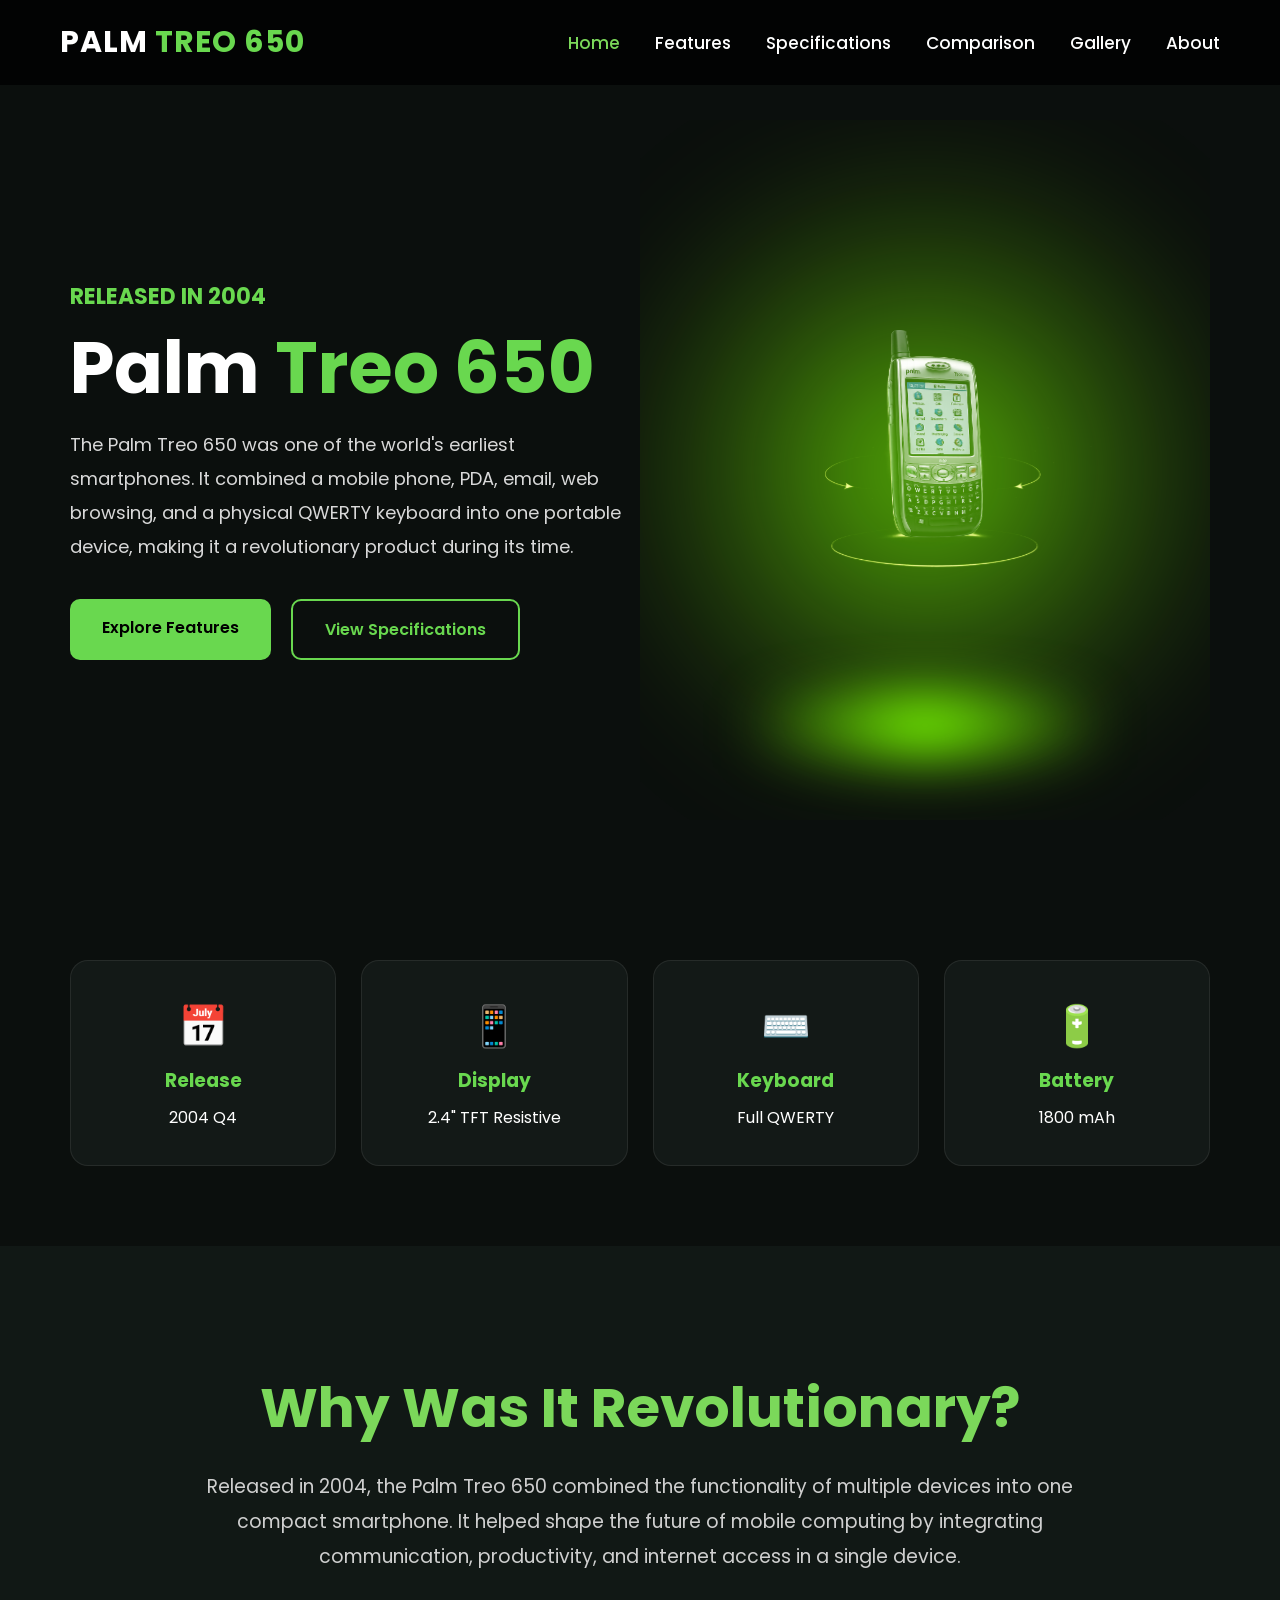
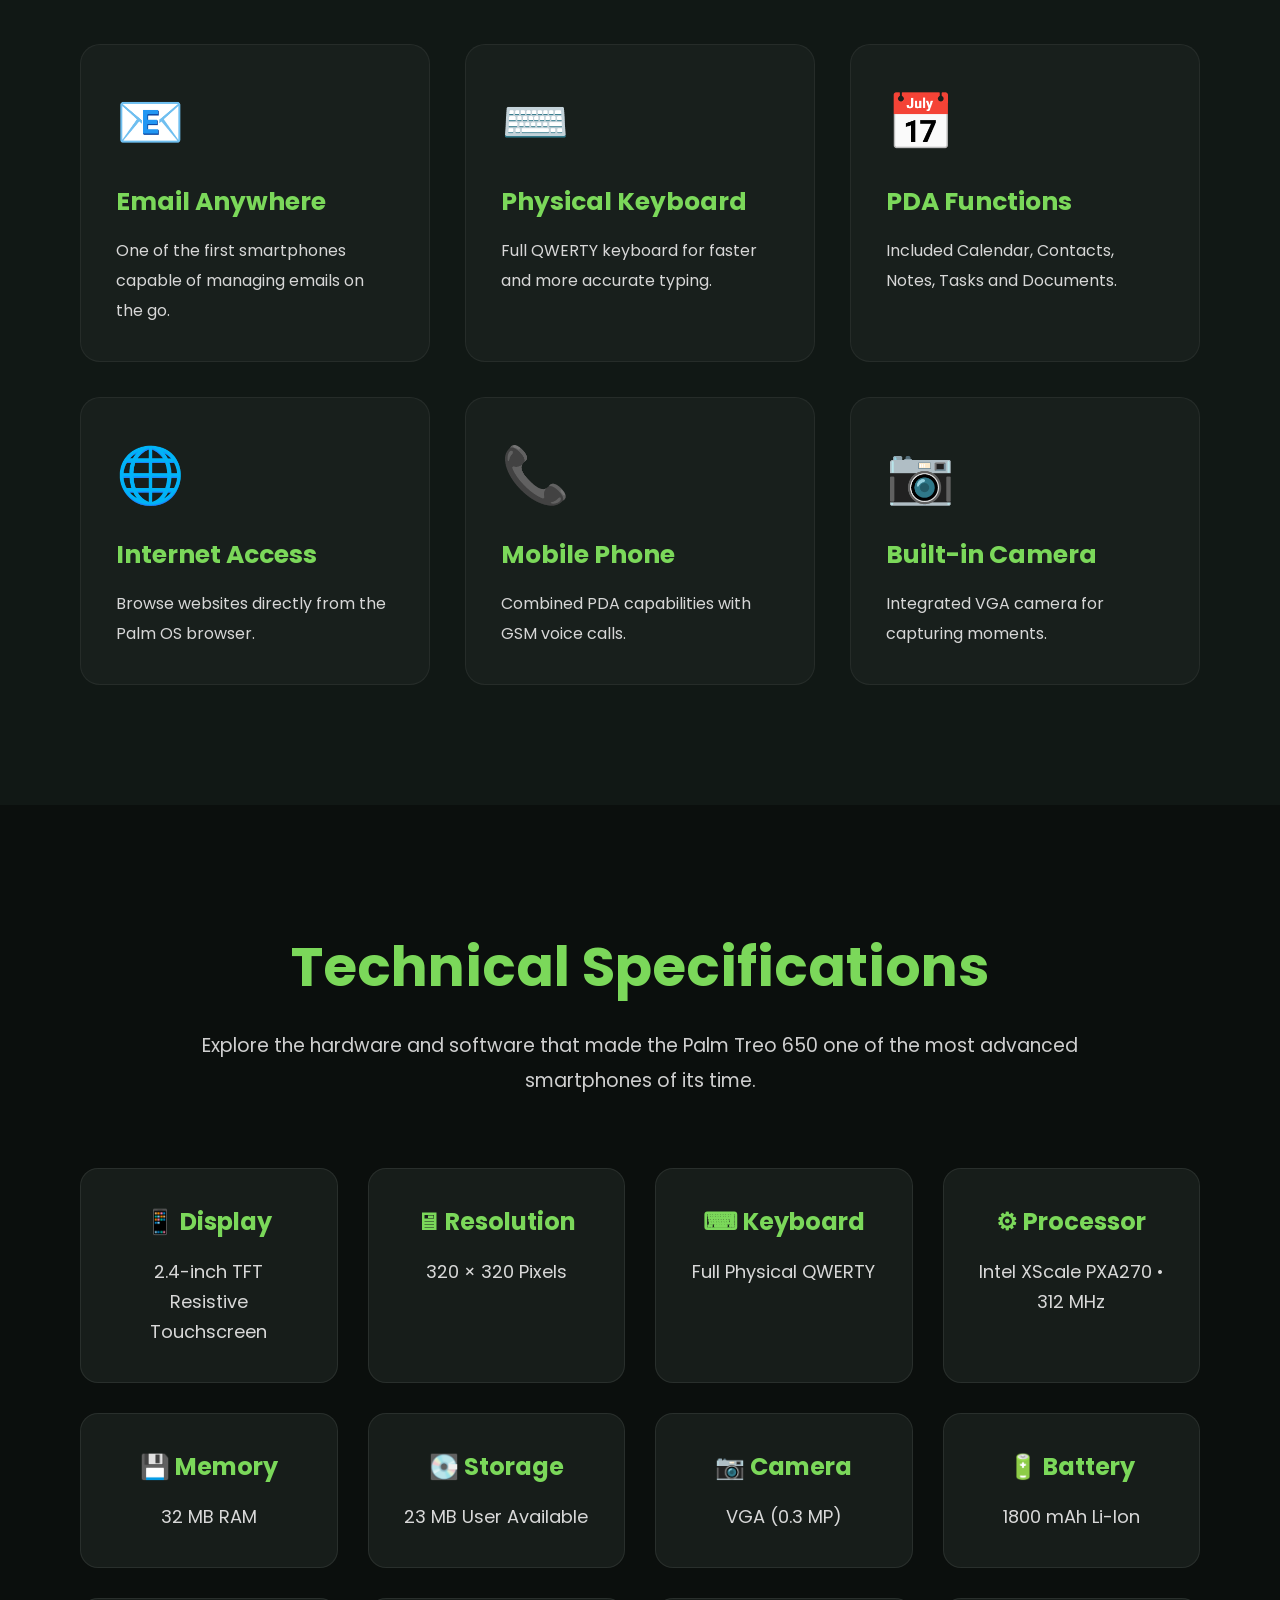
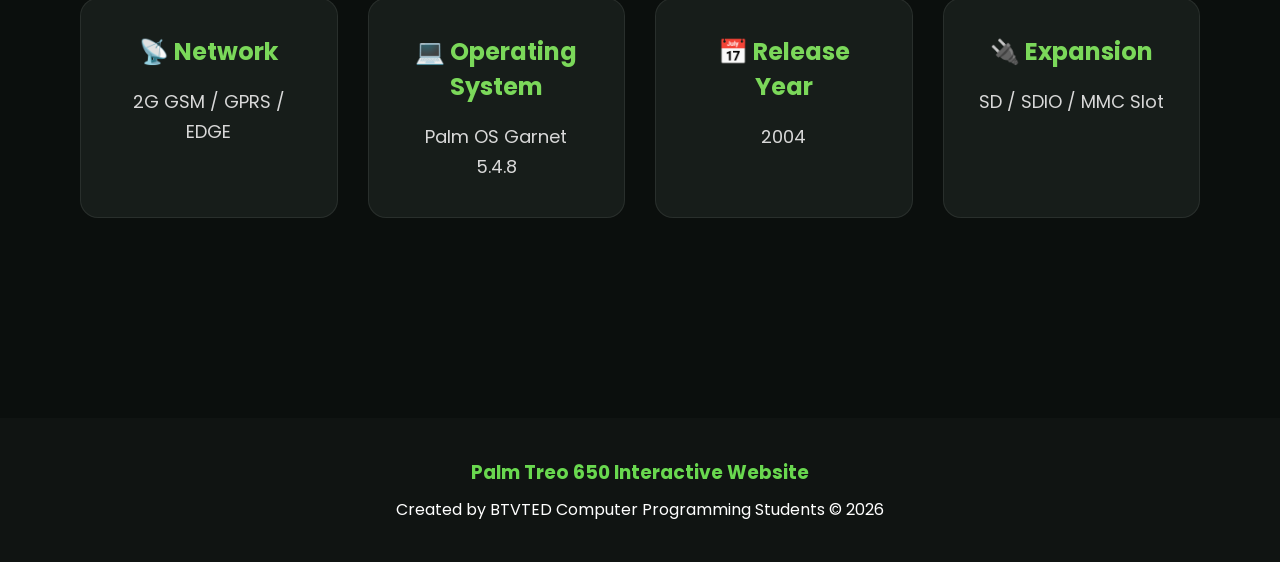
==== commit 84961e83: "picture model" ====
--- a/index.html
+++ b/index.html
@@ -82,7 +82,7 @@
 
 <div class="phone-container">
 
-<img src="images/hero-phone.png" alt="Palm Treo 650">
+<img src="images/hero-phone1.png" alt="Palm Treo 650">
 
 </div>
 
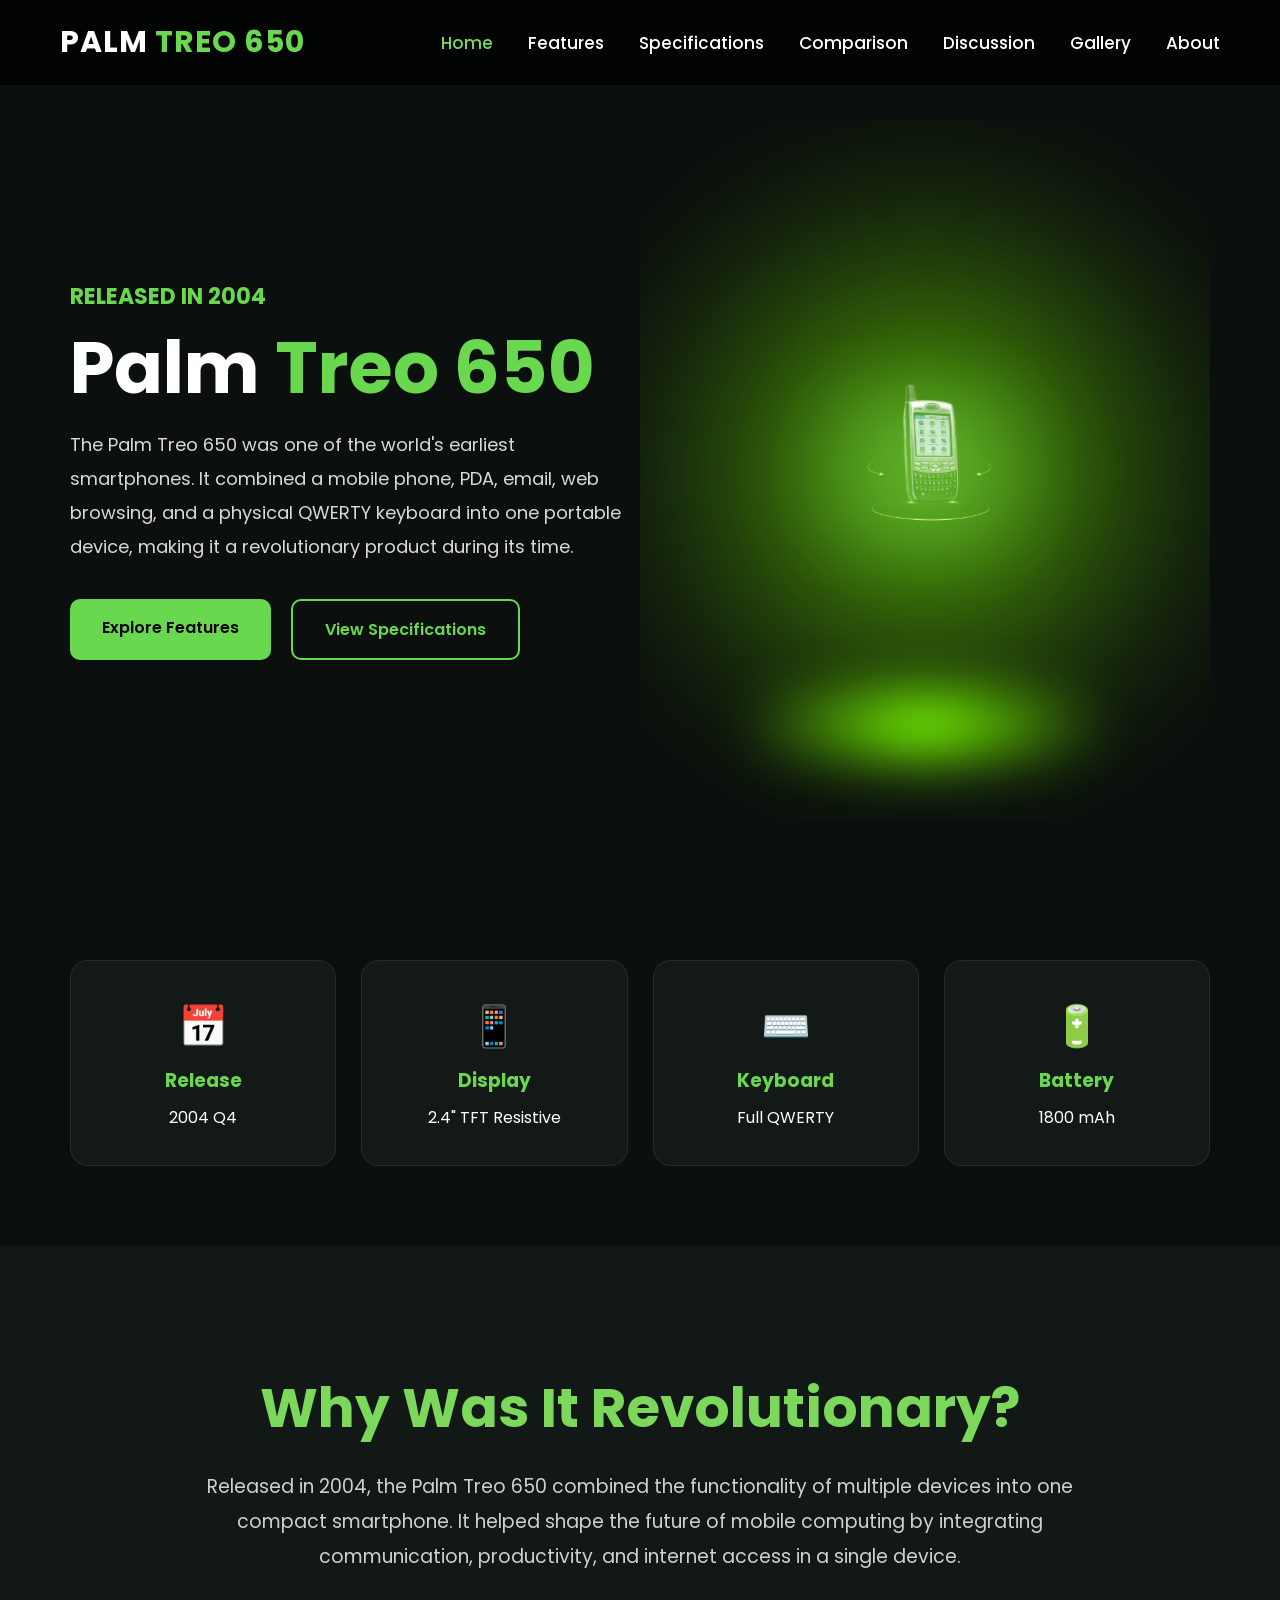
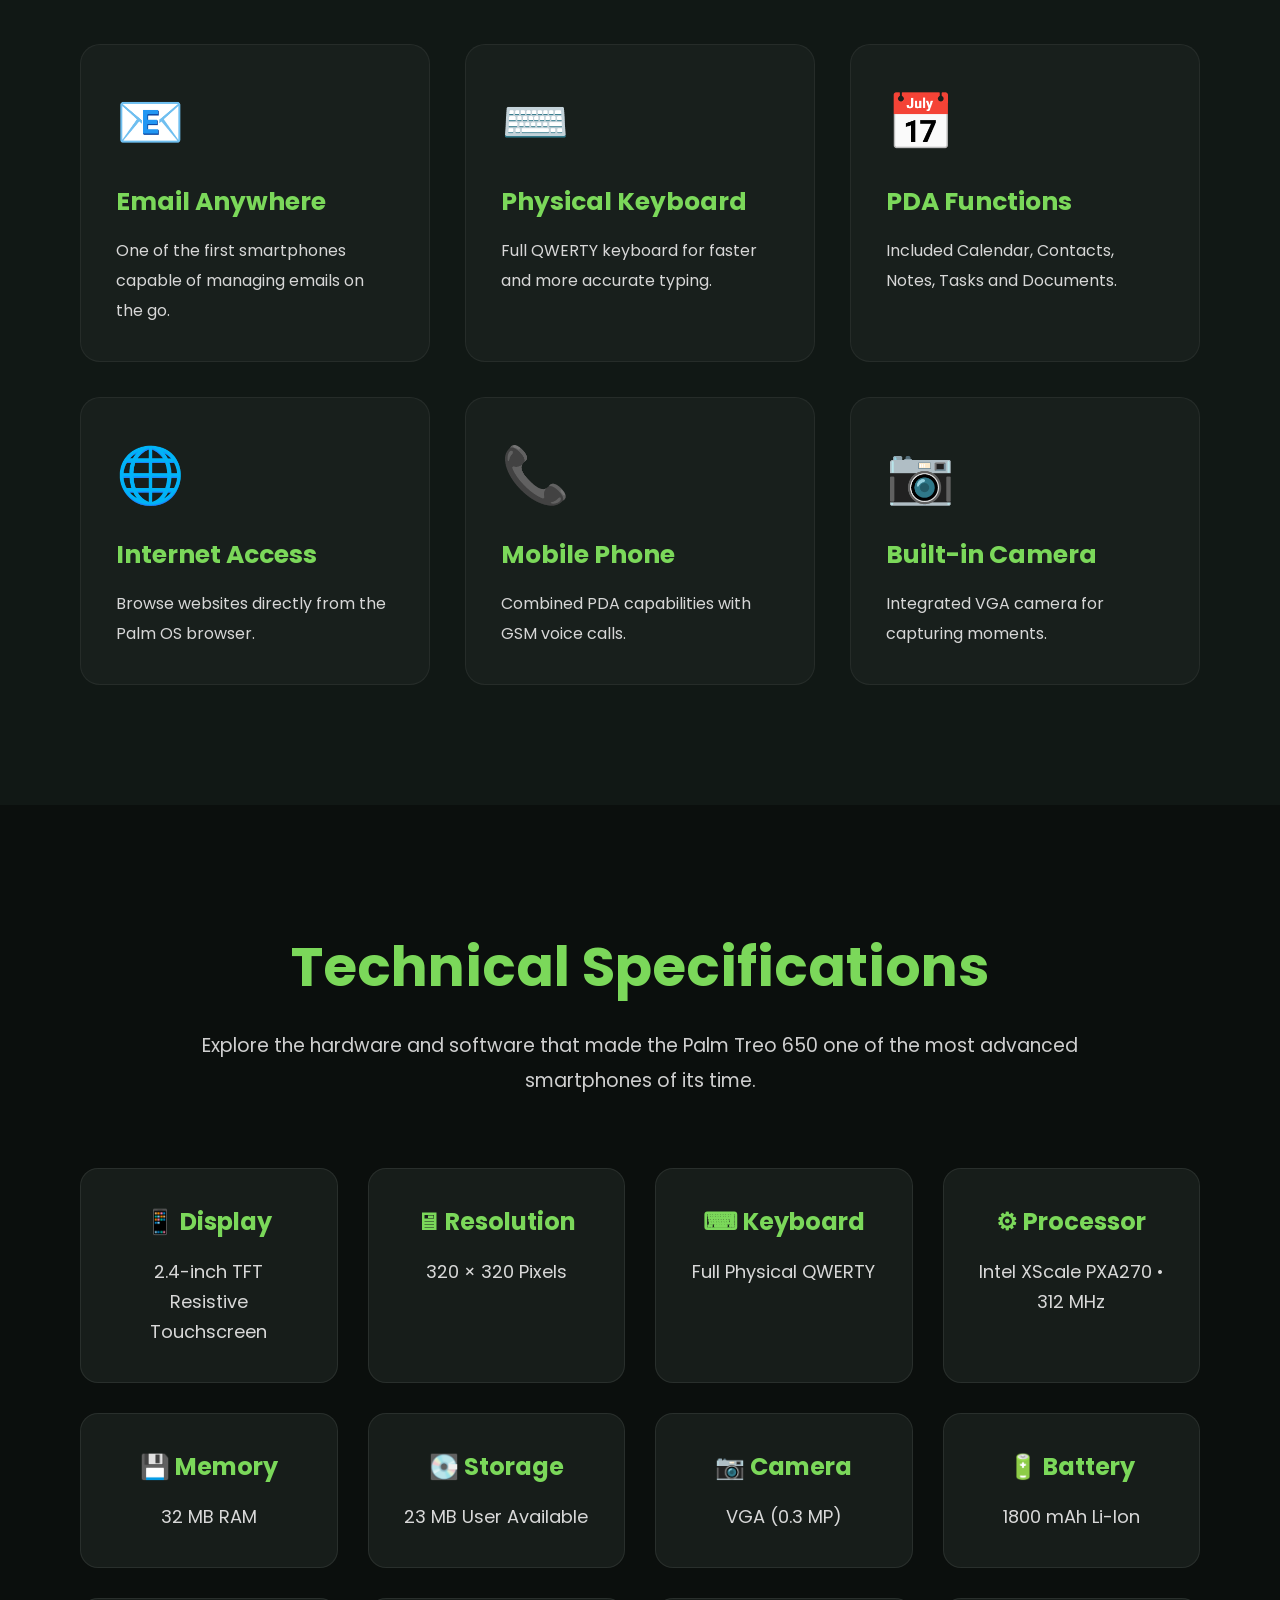
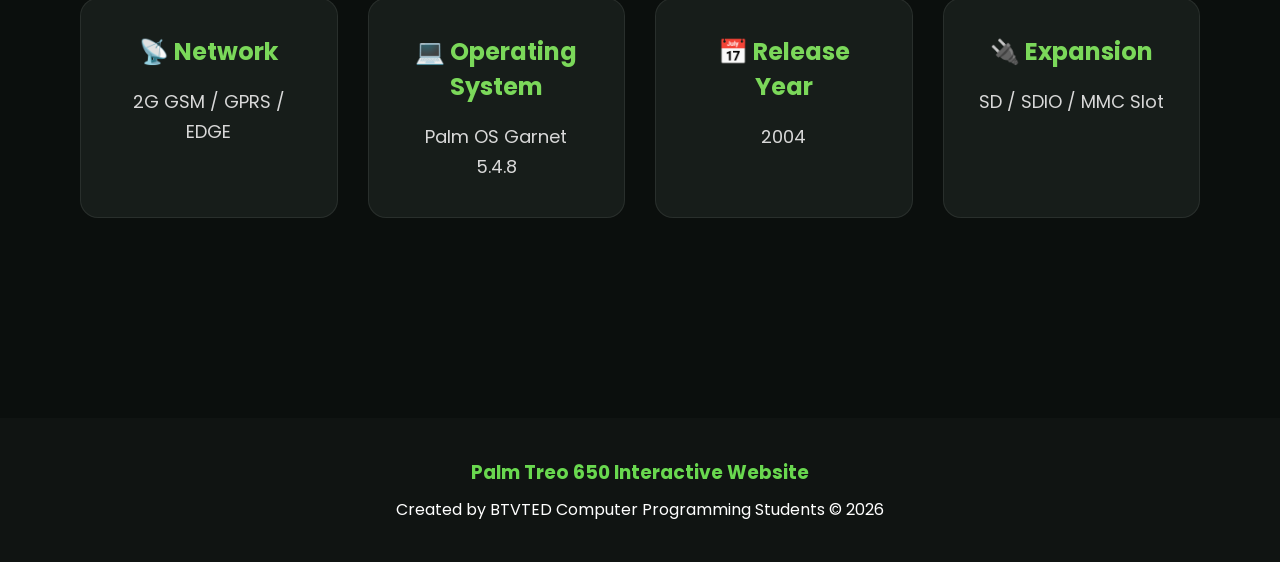
==== commit d6d540ca: "specs naman maganda nandon yung phone sa gilid nung epcs column" ====
--- a/index.html
+++ b/index.html
@@ -31,6 +31,7 @@
             <li><a href="specs.html">Specifications</a></li>
 
             <li><a href="comparison.html">Comparison</a></li>
+            <li><a href="discussion.html">Discussion</a></li>
 
             <li><a href="gallery.html">Gallery</a></li>
 
--- a/style.css
+++ b/style.css
@@ -886,7 +886,7 @@
 
 .page-hero{
 
-    padding:180px 80px 80px;
+    padding:100px 80px 50px;
 
     text-align:center;
 
@@ -944,7 +944,7 @@
 
 .breadcrumb{
 
-    padding:110px 80px 0;
+    padding:80px 80px 0;
 
     font-size:14px;
 
@@ -975,7 +975,7 @@
 }
 
 /* ===========================
-   FEATURES PAGE - DETAIL LIST
+   MINIMAL FEATURE GRID
 =========================== */
 
 .feature-detail-section{
@@ -984,193 +984,96 @@
 
 }
 
-.feature-detail{
-
-    display:flex;
-
-    align-items:center;
-
-    gap:70px;
-
-    padding:70px 0;
-
-    border-bottom:1px solid rgba(255,255,255,.08);
-
-}
-
-.feature-detail:last-child{
-
-    border-bottom:none;
-
-}
-
-.feature-detail.reverse{
-
-    flex-direction:row-reverse;
-
-}
-
-.feature-detail-icon{
-
-    flex:0 0 260px;
-
-    height:260px;
-
-    border-radius:28px;
+
+.feature-grid-minimal{
+
+    display:grid;
+
+    grid-template-columns:repeat(3,1fr);
+
+    gap:30px;
+
+    max-width:1100px;
+
+    margin:auto;
+
+}
+
+
+.feature-box{
 
     background:#131917;
 
     border:1px solid rgba(255,255,255,.08);
 
-    display:flex;
-
-    align-items:center;
-
-    justify-content:center;
-
-    font-size:90px;
-
-    position:relative;
-
-    overflow:hidden;
-
-}
-
-.feature-detail-icon::after{
-
-    content:"";
-
-    position:absolute;
-
-    inset:0;
-
-    background:radial-gradient(circle at 50% 50%, rgba(123,216,90,.25), transparent 70%);
-
-}
-
-.feature-detail-body{
-
-    flex:1;
-
-}
-
-.feature-detail-tag{
-
-    display:inline-block;
-
-    color:#7bd85a;
-
-    font-size:14px;
-
-    letter-spacing:1.5px;
-
-    text-transform:uppercase;
-
-    border:1px solid rgba(123,216,90,.4);
-
-    padding:6px 14px;
-
-    border-radius:30px;
-
-    margin-bottom:18px;
-
-}
-
-.feature-detail-body h2{
-
-    font-size:36px;
-
-    margin-bottom:18px;
-
-}
-
-.feature-detail-body p{
+    border-radius:20px;
+
+    padding:35px;
+
+    text-align:center;
+
+    min-height:280px;
+
+    transition:.3s;
+
+}
+
+
+.feature-box:hover{
+
+    transform:translateY(-8px);
+
+    border-color:#7bd85a;
+
+}
+
+
+.feature-icon{
+
+    font-size:55px;
+
+    margin-bottom:20px;
+
+}
+
+
+.feature-box h2{
+
+    font-size:24px;
+
+    margin-bottom:15px;
+
+}
+
+
+.feature-box p{
 
     color:#cfcfcf;
 
-    font-size:18px;
-
-    line-height:32px;
-
-    margin-bottom:20px;
-
-}
-
-.feature-detail-list{
-
-    list-style:none;
-
-}
-
-.feature-detail-list li{
-
-    color:#d7d7d7;
-
-    font-size:16px;
-
-    padding:8px 0 8px 28px;
-
-    position:relative;
-
-}
-
-.feature-detail-list li::before{
-
-    content:"→";
-
-    position:absolute;
-
-    left:0;
-
-    color:#7bd85a;
-
-}
+    line-height:26px;
+
+    font-size:15px;
+
+}
+
+
+/* Mobile */
 
 @media(max-width:900px){
 
-    .feature-detail,
-    .feature-detail.reverse{
-
-        flex-direction:column;
-
-        gap:30px;
-
-        text-align:center;
+    .feature-grid-minimal{
+
+        grid-template-columns:1fr;
 
     }
 
-    .feature-detail-list li{
-
-        text-align:left;
+    .feature-detail-section{
+
+        padding:30px;
 
     }
 
-    .page-hero{
-
-        padding:160px 30px 60px;
-
-    }
-
-    .page-hero h1{
-
-        font-size:38px;
-
-    }
-
-    .feature-detail-section{
-
-        padding:20px 30px 80px;
-
-    }
-
-    .breadcrumb{
-
-        padding:100px 30px 0;
-
-    }
-
-}
-
+}
 /* ===========================
    SPECIFICATIONS PAGE
 =========================== */
@@ -2416,3 +2319,49 @@
     }
 
 }
+
+/* ===========================
+   DISCUSSION PAGE
+=========================== */
+
+.discussion-panel{
+
+margin-top:40px;
+
+background:#111;
+
+border:1px solid rgba(123,216,90,.25);
+
+border-radius:18px;
+
+padding:40px;
+
+box-shadow:0 0 25px rgba(123,216,90,.12);
+
+}
+
+.discussion-panel h2{
+
+color:var(--accent);
+
+margin-bottom:15px;
+
+}
+
+.discussion-panel h3{
+
+margin-bottom:25px;
+
+line-height:1.6;
+
+}
+
+.discussion-panel p{
+
+line-height:1.9;
+
+color:#d7d7d7;
+
+margin-bottom:18px;
+
+}
--- a/animation.css
+++ b/animation.css
@@ -249,3 +249,137 @@
     }
 
 }
+/* ===========================
+   VS COMPARISON LAYOUT FIX
+=========================== */
+
+.vs-stage{
+    display:grid;
+    grid-template-columns:280px 220px auto 220px 280px;
+    justify-content:center;
+    gap:clamp(20px,3vw,40px);
+    align-items:flex-start;
+    margin-bottom:100px;
+}
+
+.vs-stage .about-side{
+
+    width:100%;
+    align-self:flex-start;
+
+    display:flex;
+    flex-direction:column;
+
+    min-height:560px;   /* taller cards */
+    box-sizing:border-box;
+}
+
+.vs-stage .about-side ul{
+    flex:1;
+    margin-bottom:20px;
+}
+
+.vs-stage .about-side li{
+    line-height:1.4;
+    padding:10px 0;
+}
+
+.vs-phone-col{
+    display:flex;
+    flex-direction:column;
+    align-items:center;
+    gap:14px;
+}
+
+.phone-container{
+    position:relative;
+    width:100%;
+    height:260px;
+    display:flex;
+    align-items:center;
+    justify-content:center;
+}
+
+.phone-container::before{
+    content:"";
+    position:absolute;
+    top:50%;
+    left:50%;
+    transform:translate(-50%,-50%);
+    width:70%;
+    height:70%;
+    background:radial-gradient(circle,
+        rgba(123,216,90,.55) 0%,
+        rgba(123,216,90,.15) 45%,
+        transparent 70%);
+    filter:blur(30px);
+    z-index:0;
+    animation:glowPulse 4s ease-in-out infinite;
+}
+
+.phone-container img{
+    position:relative;
+    z-index:1;
+
+    max-width:100%;
+    max-height:100%;
+    width:auto;
+    height:auto;
+    object-fit:contain;
+
+    animation:phoneFloat 5s ease-in-out infinite;
+    filter:drop-shadow(0 20px 25px rgba(0,0,0,.5));
+}
+
+@keyframes phoneFloat{
+    0%{transform:translateY(0);}
+    50%{transform:translateY(-18px);}
+    100%{transform:translateY(0);}
+}
+
+@keyframes glowPulse{
+    0%,100%{
+        opacity:.7;
+        transform:translate(-50%,-50%) scale(1);
+    }
+    50%{
+        opacity:1;
+        transform:translate(-50%,-50%) scale(1.1);
+    }
+}
+
+@media(max-width:1150px){
+
+    .vs-stage{
+        grid-template-columns:1fr 1fr;
+    }
+
+    .vs-badge{
+        grid-column:1/-1;
+        justify-self:center;
+    }
+
+    .vs-stage .about-side{
+        grid-column:1/-1;
+    }
+
+}
+
+@media(max-width:640px){
+
+    .vs-stage{
+        grid-template-columns:1fr;
+    }
+
+}
+
+@media(prefers-reduced-motion:reduce){
+
+    .phone-container::before,
+    .phone-container img{
+
+        animation:none;
+
+    }
+
+}
